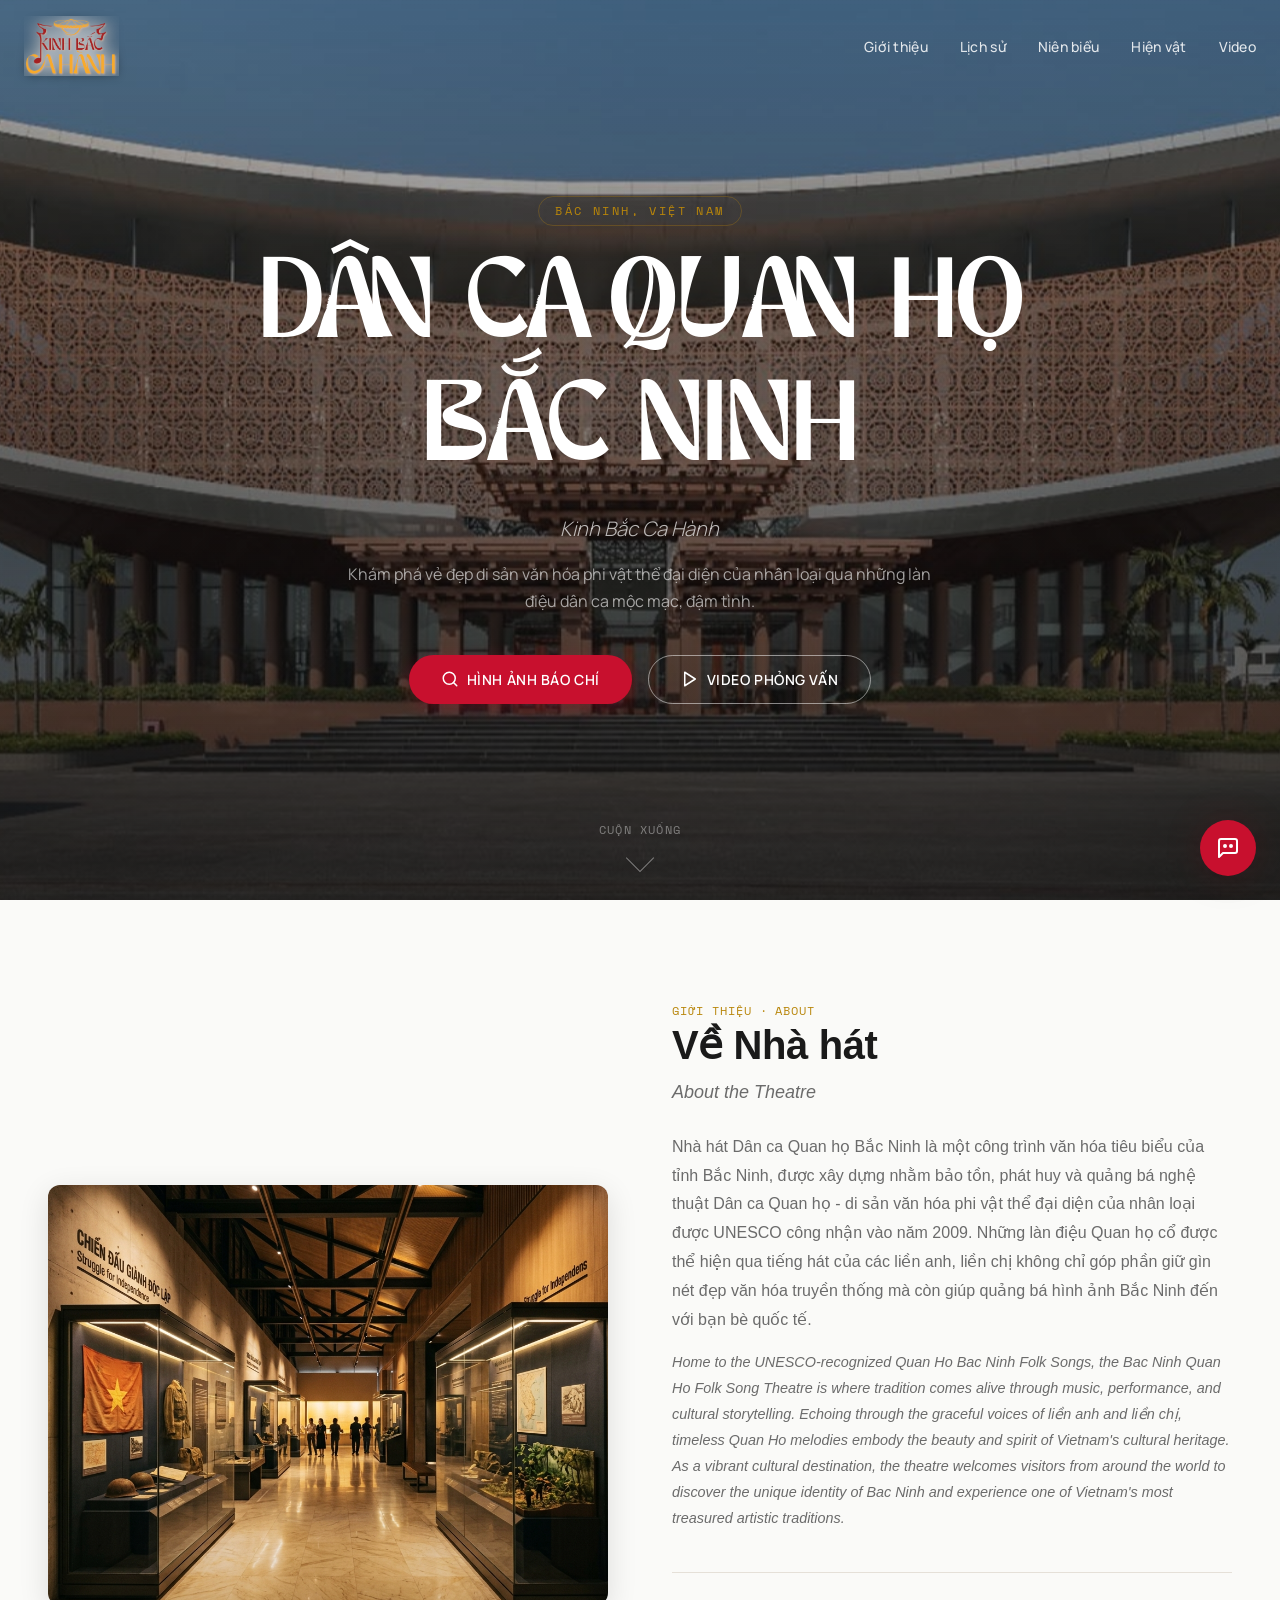
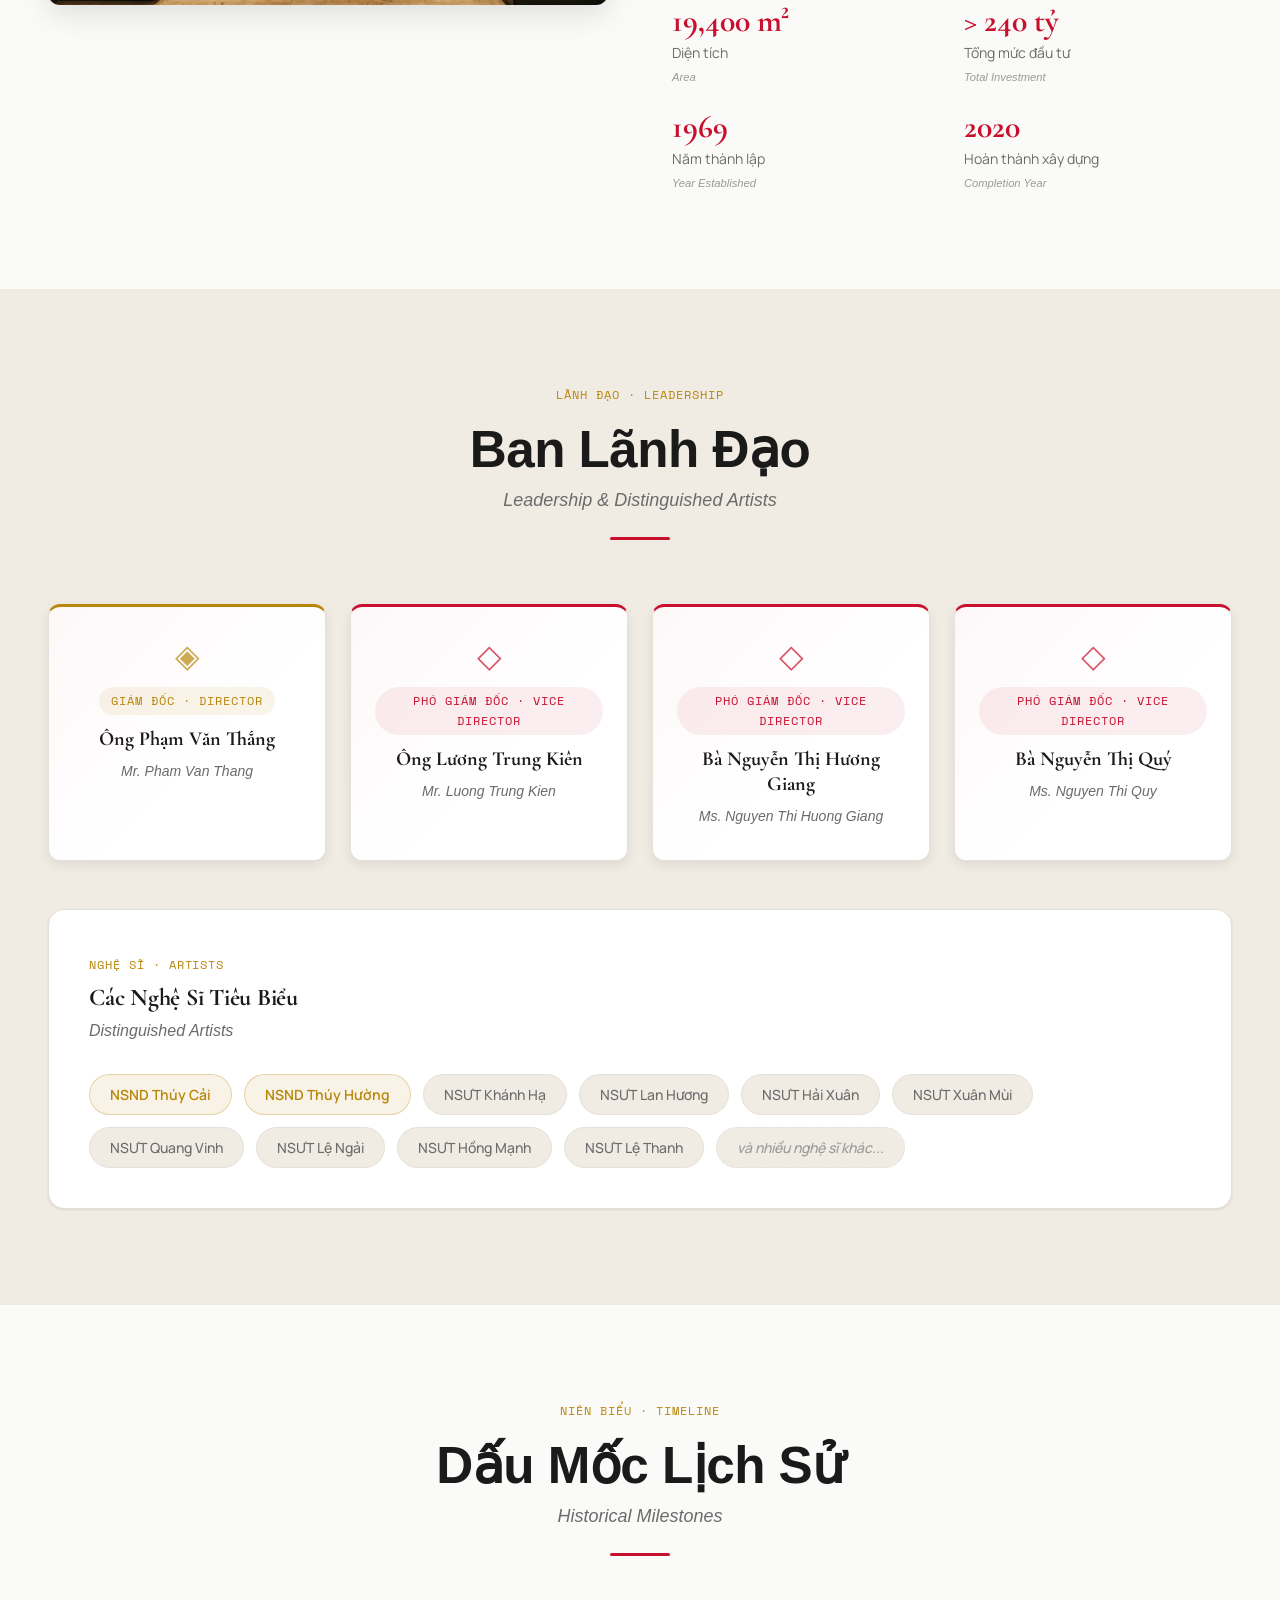
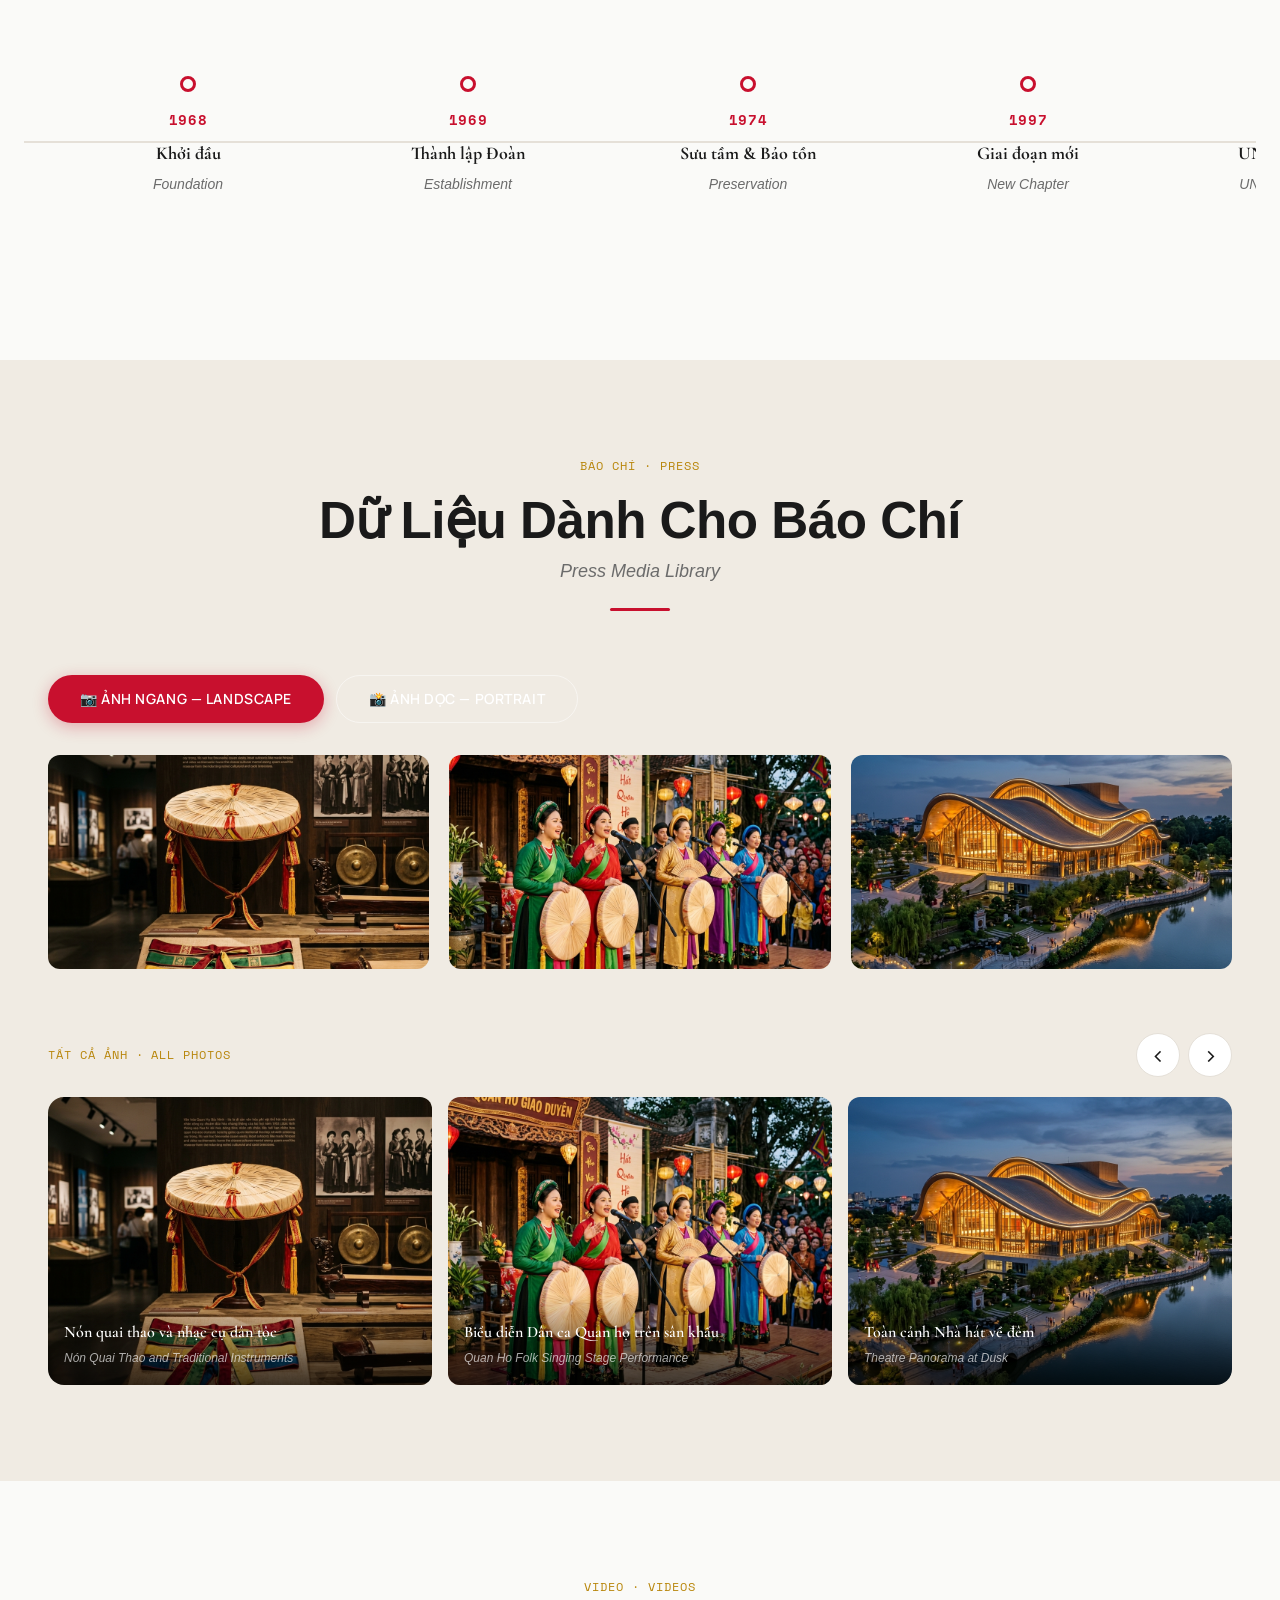
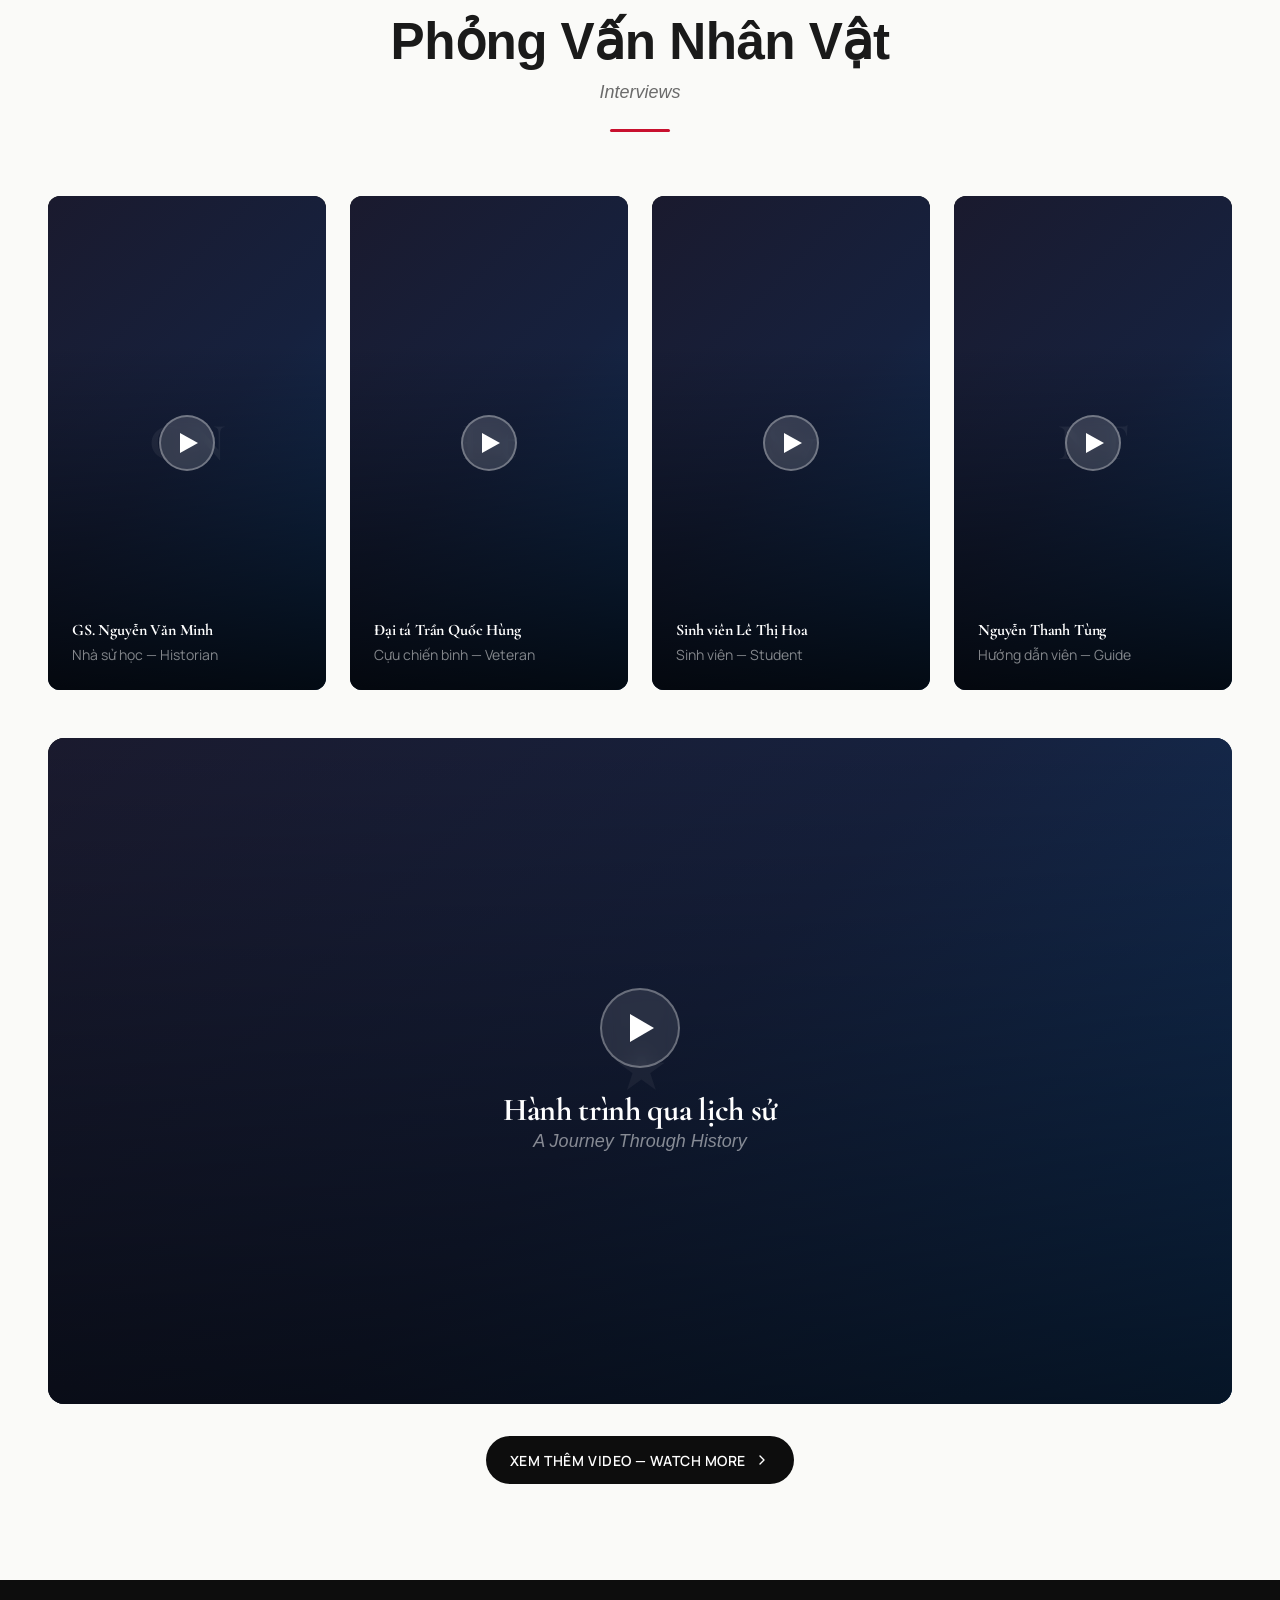
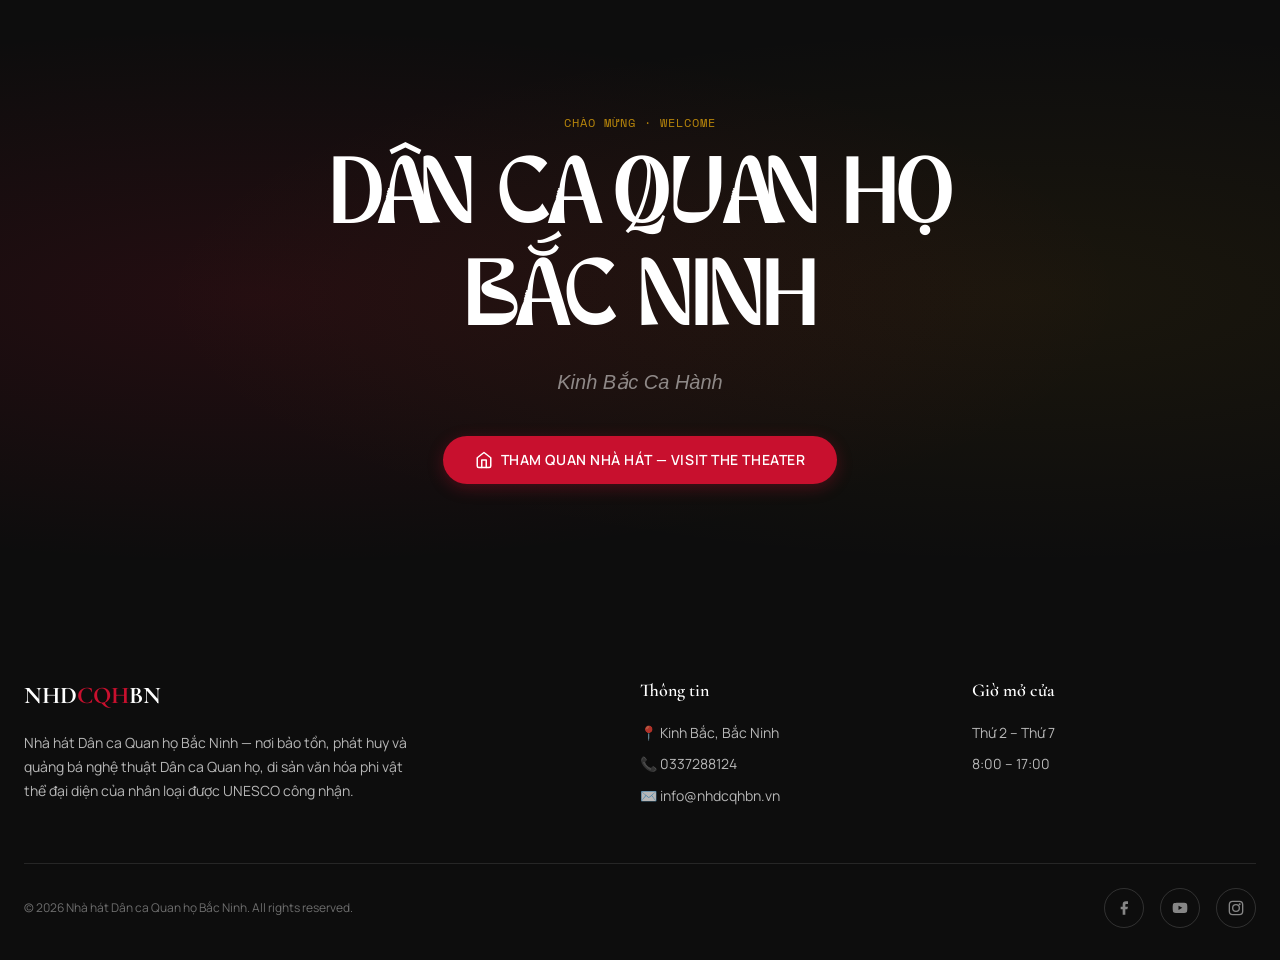
==== frontend/index.html @ f0366693 "fix ảnh bìa front chữ" ====
<!DOCTYPE html>
<html lang="vi">

<head>
  <meta charset="UTF-8">
  <meta name="viewport" content="width=device-width, initial-scale=1.0">
  <title>Nhà hát Dân ca Quan Họ Bắc Ninh - Kinh Bắc Ca Hành</title>
  <meta name="description"
    content="Khám phá hành trình dựng nước và giữ nước của Việt Nam qua các hiện vật lịch sử và triển lãm sống động tại Bảo tàng Lịch sử Quân sự Việt Nam.">
  <meta name="keywords" content="Bảo tàng, Lịch sử, Quân sự, Việt Nam, Museum, Military, History, Vietnam">
  <meta name="author" content="Vietnam Military History Museum">

  <!-- Open Graph -->
  <meta property="og:title" content="Bảo tàng Lịch sử Quân sự Việt Nam">
  <meta property="og:description"
    content="Explore Vietnam's journey of nation-building and defense through historical artifacts and immersive exhibitions.">
  <meta property="og:type" content="website">
  <meta property="og:image" content="images/hero_museum.png">
  <meta property="og:locale" content="vi_VN">
  <meta property="og:locale:alternate" content="en_US">

  <!-- Google Fonts -->
  <link rel="preconnect" href="https://fonts.googleapis.com">
  <link rel="preconnect" href="https://fonts.gstatic.com" crossorigin>
  <link
    href="https://fonts.googleapis.com/css2?family=Cormorant+Garamond:ital,wght@0,400;0,500;0,600;0,700;1,400;1,500&family=Manrope:wght@300;400;500;600;700&family=Space+Mono:wght@400;700&display=swap"
    rel="stylesheet">
  <style>
    @font-face {
      font-family: 'TH Tan Meringue';
      src: url('front/TH Tan Meringue.ttf') format('truetype'),
           local('TH Tan Meringue Regular'), local('THTanMeringueRegular');
      font-weight: normal;
      font-style: normal;
    }
  </style>

  <!-- Styles -->
  <link rel="stylesheet" href="styles.css">

  <!-- Netlify Identity Widget -->
  <script src="https://identity.netlify.com/v1/netlify-identity-widget.js"></script>
</head>

<body>

  <!-- Skip Link -->
  <a href="#main-content" class="skip-link">Chuyển đến nội dung chính — Skip to main content</a>

  <!-- ═══════════════════════════════════════════════════════════
       NAVIGATION
       ═══════════════════════════════════════════════════════════ -->
  <nav class="navbar" id="navbar" role="navigation" aria-label="Main navigation">
    <a href="#" class="nav-logo" aria-label="Trang chủ Nhà hát">
      <img src="images/Logo.png" alt="Kinh Bắc Ca Hành – Nhà hát Dân ca Quan họ Bắc Ninh" class="nav-logo-img">
    </a>
    <ul class="nav-links" id="nav-links">
      <!-- Rendered by JS from MUSEUM_DATA.nav -->
    </ul>
    <button class="nav-hamburger" id="nav-hamburger" aria-label="Mở menu" aria-expanded="false">
      <span></span>
      <span></span>
      <span></span>
    </button>
  </nav>

  <!-- Mobile Nav Overlay -->
  <div class="nav-mobile" id="nav-mobile" role="dialog" aria-label="Mobile navigation">
    <!-- Rendered by JS -->
  </div>

  <!-- ═══════════════════════════════════════════════════════════
       MAIN CONTENT
       ═══════════════════════════════════════════════════════════ -->
  <main id="main-content">

    <!-- ── SECTION 1: HERO ───────────────────────────────────── -->
    <section class="hero" id="hero" aria-label="Hero">
      <div class="hero-bg" id="hero-bg" style="background-image: url('images/ToanCanh.jpg');" role="img"
        aria-label="Nhà hát Dân ca Quan họ Bắc Ninh"></div>
      <div class="hero-overlay"></div>
      <div class="hero-content">
        <span class="hero-label fade-in-up">Bắc Ninh, Việt Nam</span>
        <h1 class="hero-title fade-in-up" style="transition-delay: 80ms; font-family: 'TH Tan Meringue', 'Cormorant Garamond', serif;">
          DÂN CA QUAN HỌ<br>BẮC NINH
        </h1>
        <p class="hero-subtitle fade-in-up" style="transition-delay: 160ms;">
          Kinh Bắc Ca Hành
        </p>
        <p class="hero-tagline fade-in-up" style="transition-delay: 240ms;">
          Khám phá vẻ đẹp di sản văn hóa phi vật thể đại diện của nhân loại qua những làn điệu dân ca mộc mạc, đậm tình.
        </p>
        <div class="hero-buttons fade-in-up" style="transition-delay: 320ms;">
          <a href="#gallery" class="btn btn-primary" id="cta-explore">
            <svg width="18" height="18" viewBox="0 0 24 24" fill="none" stroke="currentColor" stroke-width="2"
              stroke-linecap="round" stroke-linejoin="round">
              <circle cx="11" cy="11" r="8" />
              <path d="m21 21-4.35-4.35" />
            </svg>
            Hình ảnh báo chí
          </a>
          <a href="#videos" class="btn btn-outline" id="cta-documentary">
            <svg width="18" height="18" viewBox="0 0 24 24" fill="none" stroke="currentColor" stroke-width="2"
              stroke-linecap="round" stroke-linejoin="round">
              <polygon points="5 3 19 12 5 21 5 3" />
            </svg>
            Video phỏng vấn
          </a>
        </div>
      </div>
      <div class="hero-scroll-hint" aria-hidden="true">
        <span>Cuộn xuống</span>
        <div class="arrow"></div>
      </div>
    </section>

    <!-- ── SECTION 2: ABOUT ──────────────────────────────────── -->
    <section class="section" id="about" aria-labelledby="about-title">
      <div class="container">
        <div class="about-grid">
          <div class="about-image fade-in-left">
            <img src="images/exhibition_hall.png" alt="Phòng triển lãm bên trong Bảo tàng Lịch sử Quân sự Việt Nam"
              loading="lazy" width="640" height="480">
          </div>
          <div class="about-text fade-in-right">
            <span class="label-mono">Giới thiệu · About</span>
            <h2 class="title-vi" id="about-title">Về Nhà hát</h2>
            <p class="title-en">About the Theatre</p>
            <p id="about-content-vi">
              <!-- Rendered by JS -->
            </p>
            <p id="about-content-en" style="font-style: italic; font-size: 0.9rem;">
              <!-- Rendered by JS -->
            </p>
            <div class="about-stats" id="about-stats">
              <!-- Rendered by JS -->
            </div>
          </div>
        </div>
      </div>
    </section>

    <!-- ── SECTION 3: LEADERSHIP & MILESTONES ─────────────────── -->
    <section class="section section-alt" id="periods" aria-labelledby="periods-title">
      <div class="container">

        <!-- 3a: BAN LÃNH ĐẠO -->
        <div class="section-header fade-in-up">
          <span class="label-mono">Lãnh đạo · Leadership</span>
          <h2 class="title-vi" id="periods-title">Ban Lãnh Đạo</h2>
          <p class="title-en">Leadership &amp; Distinguished Artists</p>
          <div class="section-divider"></div>
        </div>

        <!-- Leadership Cards -->
        <div class="leadership-grid fade-in-up" id="periods-container">
          <!-- Rendered by JS -->
        </div>



      </div>
    </section>

    <!-- ── SECTION 4: TIMELINE ───────────────────────────────── -->
    <section class="section" id="timeline" aria-labelledby="timeline-title">
      <div class="container">
        <div class="section-header fade-in-up">
          <span class="label-mono">Niên biểu · Timeline</span>
          <h2 class="title-vi" id="timeline-title">Dấu Mốc Lịch Sử</h2>
          <p class="title-en">Historical Milestones</p>
          <div class="section-divider"></div>
        </div>
      </div>
      <div class="timeline-container" role="list" aria-label="Timeline of historical milestones">
        <div class="timeline-track" id="timeline-track">
          <!-- Rendered by JS from MUSEUM_DATA.timeline -->
        </div>
      </div>
    </section>

    <!-- ── SECTION 5: GALLERY ────────────────────────────────── -->
    <section class="section section-alt" id="gallery" aria-labelledby="gallery-title">
      <div class="container">
        <div class="section-header fade-in-up">
          <span class="label-mono">Báo chí · Press</span>
          <h2 class="title-vi" id="gallery-title">Dữ Liệu Dành Cho Báo Chí</h2>
          <p class="title-en">Press Media Library</p>
          <div class="section-divider"></div>
        </div>
        <!-- Gallery tabs: Landscape / Portrait -->
        <div class="gallery-tabs" id="gallery-tabs">
          <button class="btn btn-primary" id="tab-landscape" onclick="switchGalleryTab('landscape')">📷 Ảnh ngang — Landscape</button>
          <button class="btn btn-outline" id="tab-portrait" onclick="switchGalleryTab('portrait')">📸 Ảnh dọc — Portrait</button>
        </div>
        <!-- Tabbed grid -->
        <div class="gallery-masonry" id="gallery-masonry" data-mode="landscape">
          <!-- Rendered by JS from MUSEUM_DATA.gallery -->
        </div>

        <!-- ── FULL CAROUSEL SLIDER ─────────────────────────── -->
        <div class="gallery-carousel-wrap fade-in-up" style="margin-top: var(--space-16);">
          <div class="carousel-header">
            <span class="label-mono">Tất cả ảnh · All Photos</span>
            <div class="carousel-controls">
              <button class="carousel-btn" id="carousel-prev" aria-label="Ảnh trước">&#8249;</button>
              <button class="carousel-btn" id="carousel-next" aria-label="Ảnh tiếp">&#8250;</button>
            </div>
          </div>
          <div class="gallery-carousel" id="gallery-carousel" role="region" aria-label="Vòng lặp ảnh">
            <div class="carousel-track" id="carousel-track">
              <!-- Rendered by JS (cloned for infinite loop) -->
            </div>
          </div>
        </div>
      </div>
    </section>

    <!-- ── SECTION 6: VIDEOS ─────────────────────────────────── -->
    <section class="section" id="videos" aria-labelledby="videos-title">
      <div class="container">
        <div class="section-header fade-in-up">
          <span class="label-mono">Video · Videos</span>
          <h2 class="title-vi" id="videos-title">Phỏng Vấn Nhân Vật</h2>
          <p class="title-en">Interviews</p>
          <div class="section-divider"></div>
        </div>

        <!-- 6a: Interview Grid (9:16) -->
        <div class="video-interviews-grid" id="video-interviews">
          <!-- Rendered by JS -->
        </div>

        <!-- 6b: Featured Documentary (16:9) -->
        <div class="featured-video fade-in-up">
          <div class="featured-video-card" id="featured-video-card" role="button" tabindex="0"
            aria-label="Xem phim tài liệu">
            <div class="video-card-bg">
              <span class="initials" aria-hidden="true">★</span>
            </div>
            <div class="featured-video-content">
              <div class="featured-play-btn" aria-hidden="true"></div>
              <div class="featured-video-title">
                <h3 class="title-vi" id="featured-video-title-vi"></h3>
                <p class="title-en" id="featured-video-title-en"></p>
              </div>
            </div>
          </div>
          <div class="video-cta">
            <button class="btn btn-dark btn-pill" id="video-cta-btn">
              Xem thêm video — Watch More
              <svg width="16" height="16" viewBox="0 0 24 24" fill="none" stroke="currentColor" stroke-width="2"
                stroke-linecap="round" stroke-linejoin="round">
                <path d="m9 18 6-6-6-6" />
              </svg>
            </button>
          </div>
        </div>
      </div>
    </section>



    <!-- ── SECTION 8: FINAL CTA ──────────────────────────────── -->
    <section class="section section-dark cta-section" id="cta" aria-labelledby="cta-title">
      <div class="cta-content fade-in-up">
        <span class="label-mono" style="color: var(--color-accent-gold);">Chào mừng · Welcome</span>
        <h2 class="title-vi" id="cta-title" style="margin-top: var(--space-4); font-family: 'TH Tan Meringue', 'Cormorant Garamond', serif; font-size: clamp(2rem, 5vw, 4rem); line-height: 1.6;">
          DÂN CA QUAN HỌ<br>BẮC NINH
        </h2>
        <p class="title-en">Kinh Bắc Ca Hành</p>
        <a href="#hero" class="btn btn-primary" id="cta-visit">
          <svg width="18" height="18" viewBox="0 0 24 24" fill="none" stroke="currentColor" stroke-width="2"
            stroke-linecap="round" stroke-linejoin="round">
            <path d="M3 9l9-7 9 7v11a2 2 0 0 1-2 2H5a2 2 0 0 1-2-2z" />
            <polyline points="9 22 9 12 15 12 15 22" />
          </svg>
          Tham quan Nhà hát — Visit the theater
        </a>
      </div>
    </section>

  </main>

  <!-- ═══════════════════════════════════════════════════════════
       FOOTER
       ═══════════════════════════════════════════════════════════ -->
  <footer class="footer" id="footer" role="contentinfo">
    <div class="footer-grid">
      <div class="footer-brand">
        <div class="footer-logo">NHD<span class="accent">CQH</span>BN</div>
        <p>
          Nhà hát Dân ca Quan họ Bắc Ninh — nơi bảo tồn, phát huy và quảng bá nghệ thuật Dân ca Quan họ, di sản văn hóa phi vật thể đại diện của nhân loại được UNESCO công nhận.
        </p>
      </div>
      <div class="footer-col">
        <h4>Thông tin</h4>
        <ul>
          <li>📍 Kinh Bắc, Bắc Ninh</li>
          <li>📞 0337288124</li>
          <li>✉️ info@nhdcqhbn.vn</li>
        </ul>
      </div>
      <div class="footer-col">
        <h4>Giờ mở cửa</h4>
        <ul>
          <li>Thứ 2 – Thứ 7</li>
          <li>8:00 – 17:00</li>
        </ul>
      </div>
    </div>
    <div class="footer-bottom">
      <span>© 2026 Nhà hát Dân ca Quan họ Bắc Ninh. All rights reserved.</span>
      <div class="footer-socials">
        <a href="#" aria-label="Facebook"><svg width="16" height="16" viewBox="0 0 24 24" fill="currentColor">
            <path d="M18 2h-3a5 5 0 00-5 5v3H7v4h3v8h4v-8h3l1-4h-4V7a1 1 0 011-1h3z" />
          </svg></a>
        <a href="#" aria-label="YouTube"><svg width="16" height="16" viewBox="0 0 24 24" fill="currentColor">
            <path
              d="M22.54 6.42a2.78 2.78 0 00-1.94-2C18.88 4 12 4 12 4s-6.88 0-8.6.46a2.78 2.78 0 00-1.94 2A29 29 0 001 11.75a29 29 0 00.46 5.33A2.78 2.78 0 003.4 19.1c1.72.46 8.6.46 8.6.46s6.88 0 8.6-.46a2.78 2.78 0 001.94-2 29 29 0 00.46-5.25 29 29 0 00-.46-5.43z" />
            <polygon points="9.75 15.02 15.5 11.75 9.75 8.48 9.75 15.02" fill="#0D0D0D" />
          </svg></a>
        <a href="#" aria-label="Instagram"><svg width="16" height="16" viewBox="0 0 24 24" fill="none"
            stroke="currentColor" stroke-width="2">
            <rect x="2" y="2" width="20" height="20" rx="5" />
            <circle cx="12" cy="12" r="5" />
            <circle cx="17.5" cy="6.5" r="1.5" fill="currentColor" stroke="none" />
          </svg></a>
      </div>
    </div>
  </footer>

  <!-- ═══════════════════════════════════════════════════════════
       LIGHTBOX MODAL
       ═══════════════════════════════════════════════════════════ -->
  <div class="lightbox" id="lightbox" role="dialog" aria-modal="true" aria-label="Image viewer">
    <button class="lightbox-btn lightbox-close" id="lightbox-close" aria-label="Đóng">✕</button>
    <button class="lightbox-btn lightbox-prev" id="lightbox-prev" aria-label="Ảnh trước">‹</button>
    <button class="lightbox-btn lightbox-next" id="lightbox-next" aria-label="Ảnh tiếp">›</button>
    <a class="lightbox-btn lightbox-download" id="lightbox-download" aria-label="Tải ảnh" download title="Tải ảnh — Download">
      <svg width="18" height="18" viewBox="0 0 24 24" fill="none" stroke="currentColor" stroke-width="2" stroke-linecap="round" stroke-linejoin="round">
        <path d="M21 15v4a2 2 0 0 1-2 2H5a2 2 0 0 1-2-2v-4"/>
        <polyline points="7 10 12 15 17 10"/>
        <line x1="12" y1="15" x2="12" y2="3"/>
      </svg>
    </a>
    <img class="lightbox-image" id="lightbox-image" src="" alt="">
    <div class="lightbox-caption">
      <div class="caption-vi" id="lightbox-caption-vi"></div>
      <div class="caption-en" id="lightbox-caption-en"></div>
    </div>
  </div>

  <!-- ═══════════════════════════════════════════════════════════
       AI CHAT WIDGET
       ═══════════════════════════════════════════════════════════ -->
  <button class="ai-chat-toggle" id="ai-chat-toggle" aria-label="Mở trợ lý AI lịch sử" aria-expanded="false">
    <svg width="24" height="24" viewBox="0 0 24 24" fill="none" stroke="currentColor" stroke-width="2"
      stroke-linecap="round" stroke-linejoin="round">
      <path d="M21 15a2 2 0 0 1-2 2H7l-4 4V5a2 2 0 0 1 2-2h14a2 2 0 0 1 2 2z" />
      <circle cx="9" cy="10" r="1" fill="currentColor" />
      <circle cx="15" cy="10" r="1" fill="currentColor" />
    </svg>
  </button>

  <div class="ai-chat-panel" id="ai-chat-panel" role="dialog" aria-label="AI Historical Guide">
    <div class="ai-chat-header">
      <h3>🏛️ Trợ lý AI Lịch sử</h3>
      <button class="ai-chat-close" id="ai-chat-close" aria-label="Đóng chat">✕</button>
    </div>
    <div class="ai-chat-body">
      <div class="ai-chat-context" id="ai-chat-context">
        📍 Đang xem: Trang chủ
      </div>
      <div class="ai-chat-welcome">
        <strong>Xin chào! 👋</strong>
        Hỏi tôi về lịch sử quân sự Việt Nam — Ask me about Vietnam's military history.
        <br><br>
        <em style="font-size: 0.8rem; color: var(--color-text-light);">
          Tính năng đang phát triển. Sẵn sàng kết nối với Gemini API.
          <br>Feature in development. Ready to connect to Gemini API.
        </em>
      </div>
    </div>
    <div class="ai-chat-input-area">
      <input type="text" class="ai-chat-input" id="ai-chat-input" placeholder="Hỏi về lịch sử..."
        aria-label="Nhập câu hỏi">
      <button class="ai-chat-send" id="ai-chat-send" aria-label="Gửi">
        <svg width="16" height="16" viewBox="0 0 24 24" fill="none" stroke="currentColor" stroke-width="2"
          stroke-linecap="round" stroke-linejoin="round">
          <line x1="22" y1="2" x2="11" y2="13" />
          <polygon points="22 2 15 22 11 13 2 9 22 2" />
        </svg>
      </button>
    </div>
  </div>

  <!-- Scripts -->
  <script src="data.js"></script>
  <script src="app.js"></script>

  <script>
    if (window.netlifyIdentity) {
      window.netlifyIdentity.on("init", user => {
        if (!user) {
          window.netlifyIdentity.on("login", () => {
            document.location.href = "/admin/";
          });
        }
      });
    }
  </script>
</body>

</html>
---- frontend/styles.css ----
/* ============================================================
   VIETNAM MILITARY HISTORY MUSEUM — Design System & Styles
   Premium Exhibition Aesthetic · Bilingual · Responsive
   ============================================================ */

/* ── Google Fonts (loaded in HTML) ─────────────────────────── */
/* Cormorant Garamond — Display/Heading (elegant serif)
   Manrope — Body (geometric sans, modern)
   Space Mono — Accent/Labels (monospace) */

/* ── Design Tokens ─────────────────────────────────────────── */
:root {
  /* Colors */
  --color-bg:          #FAFAF8;
  --color-bg-alt:      #F0EBE3;
  --color-surface:     #FFFFFF;
  --color-text:        #1A1A1A;
  --color-text-muted:  #6B6B6B;
  --color-text-light:  #999999;
  --color-accent:      #C8102E;
  --color-accent-dark: #9B0D24;
  --color-accent-gold: #B8860B;
  --color-dark:        #0D0D0D;
  --color-dark-surface:#1A1A1A;
  --color-border:      #E5E0D8;
  --color-overlay:     rgba(13, 13, 13, 0.65);

  /* Typography */
  --font-display:  'Cormorant Garamond', 'Times New Roman', serif;
  --font-body:     'Manrope', 'Segoe UI', sans-serif;
  --font-mono:     'Space Mono', 'Courier New', monospace;

  /* Type Scale */
  --text-xs:    0.75rem;    /* 12px */
  --text-sm:    0.875rem;   /* 14px */
  --text-base:  1rem;       /* 16px */
  --text-lg:    1.125rem;   /* 18px */
  --text-xl:    1.25rem;    /* 20px */
  --text-2xl:   1.5rem;     /* 24px */
  --text-3xl:   2rem;       /* 32px */
  --text-4xl:   2.5rem;     /* 40px */
  --text-5xl:   3.25rem;    /* 52px */
  --text-6xl:   4rem;       /* 64px */
  --text-hero:  clamp(2.5rem, 6vw, 5rem);

  /* Spacing (4px base) */
  --space-1:  0.25rem;   /* 4px */
  --space-2:  0.5rem;    /* 8px */
  --space-3:  0.75rem;   /* 12px */
  --space-4:  1rem;      /* 16px */
  --space-5:  1.25rem;   /* 20px */
  --space-6:  1.5rem;    /* 24px */
  --space-8:  2rem;      /* 32px */
  --space-10: 2.5rem;    /* 40px */
  --space-12: 3rem;      /* 48px */
  --space-16: 4rem;      /* 64px */
  --space-20: 5rem;      /* 80px */
  --space-24: 6rem;      /* 96px */
  --space-32: 8rem;      /* 128px */

  /* Borders & Radius */
  --radius-sm:   4px;
  --radius-md:   8px;
  --radius-lg:   12px;
  --radius-xl:   16px;
  --radius-2xl:  24px;
  --radius-full: 9999px;

  /* Shadows */
  --shadow-sm:    0 1px 3px rgba(0,0,0,0.06), 0 1px 2px rgba(0,0,0,0.04);
  --shadow-md:    0 4px 12px rgba(0,0,0,0.08);
  --shadow-lg:    0 8px 30px rgba(0,0,0,0.12);
  --shadow-xl:    0 16px 48px rgba(0,0,0,0.16);
  --shadow-glow:  0 0 40px rgba(200, 16, 46, 0.15);

  /* Z-Index Scale */
  --z-base:    0;
  --z-above:   10;
  --z-nav:     100;
  --z-overlay: 500;
  --z-modal:   1000;
  --z-chat:    900;

  /* Transitions */
  --duration-fast:   150ms;
  --duration-normal: 300ms;
  --duration-slow:   500ms;
  --ease-out:        cubic-bezier(0.16, 1, 0.3, 1);
  --ease-in:         cubic-bezier(0.7, 0, 0.84, 0);
  --ease-spring:     cubic-bezier(0.34, 1.56, 0.64, 1);

  /* Layout */
  --max-width:       1280px;
  --max-width-narrow: 960px;
}

/* ── Reset & Base ──────────────────────────────────────────── */
*,
*::before,
*::after {
  box-sizing: border-box;
  margin: 0;
  padding: 0;
}

html {
  font-size: 16px;
  scroll-behavior: smooth;
  -webkit-font-smoothing: antialiased;
  -moz-osx-font-smoothing: grayscale;
}

body {
  font-family: var(--font-body);
  color: var(--color-text);
  background-color: var(--color-bg);
  line-height: 1.65;
  overflow-x: hidden;
}

img {
  max-width: 100%;
  height: auto;
  display: block;
}

a {
  color: inherit;
  text-decoration: none;
}

button {
  font-family: inherit;
  cursor: pointer;
  border: none;
  background: none;
}

ul, ol {
  list-style: none;
}

/* ── Skip Link (Accessibility) ─────────────────────────────── */
.skip-link {
  position: absolute;
  top: -100%;
  left: var(--space-4);
  background: var(--color-accent);
  color: white;
  padding: var(--space-2) var(--space-4);
  border-radius: var(--radius-md);
  font-weight: 600;
  z-index: calc(var(--z-modal) + 1);
  transition: top var(--duration-fast) var(--ease-out);
}

.skip-link:focus {
  top: var(--space-4);
}

/* ── Typography Utilities ──────────────────────────────────── */
.font-display { font-family: var(--font-display); }
.font-body    { font-family: var(--font-body); }
.font-mono    { font-family: var(--font-mono); }

.title-vi {
  font-family: var(--font-display);
  font-weight: 700;
  line-height: 1.15;
  letter-spacing: -0.01em;
  color: var(--color-text);
}

.title-en {
  font-family: var(--font-body);
  font-weight: 300;
  font-style: italic;
  color: var(--color-text-muted);
  line-height: 1.4;
}

.label-mono {
  font-family: var(--font-mono);
  font-size: var(--text-xs);
  letter-spacing: 0.08em;
  text-transform: uppercase;
  color: var(--color-accent-gold);
}

/* ── Buttons ───────────────────────────────────────────────── */
.btn {
  display: inline-flex;
  align-items: center;
  gap: var(--space-2);
  padding: var(--space-3) var(--space-8);
  font-family: var(--font-body);
  font-size: var(--text-sm);
  font-weight: 600;
  letter-spacing: 0.04em;
  text-transform: uppercase;
  border-radius: var(--radius-full);
  transition: all var(--duration-normal) var(--ease-out);
  min-height: 48px;
  position: relative;
  overflow: hidden;
}

.btn::after {
  content: '';
  position: absolute;
  inset: 0;
  background: rgba(255,255,255,0.15);
  opacity: 0;
  transition: opacity var(--duration-fast);
}

.btn:hover::after {
  opacity: 1;
}

.btn:active {
  transform: scale(0.97);
}

.btn:focus-visible {
  outline: 3px solid var(--color-accent);
  outline-offset: 3px;
}

.btn-primary {
  background: var(--color-accent);
  color: white;
  box-shadow: 0 4px 16px rgba(200, 16, 46, 0.3);
}

.btn-primary:hover {
  background: var(--color-accent-dark);
  box-shadow: 0 6px 24px rgba(200, 16, 46, 0.4);
  transform: translateY(-1px);
}

.btn-outline {
  background: transparent;
  color: white;
  border: 1.5px solid rgba(255,255,255,0.5);
}

.btn-outline:hover {
  background: rgba(255,255,255,0.1);
  border-color: white;
  transform: translateY(-1px);
}

.btn-dark {
  background: var(--color-dark);
  color: white;
}

.btn-dark:hover {
  background: #222;
  transform: translateY(-1px);
}

.btn-pill {
  border-radius: var(--radius-full);
  padding: var(--space-3) var(--space-6);
}

/* ── Section Layout ────────────────────────────────────────── */
.section {
  padding: var(--space-24) var(--space-6);
  position: relative;
}

.section-alt {
  background: var(--color-bg-alt);
}

.section-dark {
  background: var(--color-dark);
  color: white;
}

.section-dark .title-vi {
  color: white;
}

.section-dark .title-en {
  color: rgba(255,255,255,0.6);
}

.container {
  max-width: var(--max-width);
  margin: 0 auto;
  padding: 0 var(--space-6);
}

.container-narrow {
  max-width: var(--max-width-narrow);
  margin: 0 auto;
  padding: 0 var(--space-6);
}

.section-header {
  text-align: center;
  margin-bottom: var(--space-16);
}

.section-header .title-vi {
  font-size: clamp(var(--text-3xl), 4vw, var(--text-5xl));
  margin-bottom: var(--space-2);
}

.section-header .title-en {
  font-size: var(--text-lg);
}

.section-header .label-mono {
  display: block;
  margin-bottom: var(--space-4);
}

.section-divider {
  width: 60px;
  height: 3px;
  background: var(--color-accent);
  margin: var(--space-6) auto;
  border-radius: var(--radius-full);
}

/* ── Navigation ────────────────────────────────────────────── */
.navbar {
  position: fixed;
  top: 0;
  left: 0;
  right: 0;
  z-index: var(--z-nav);
  padding: var(--space-4) var(--space-6);
  display: flex;
  align-items: center;
  justify-content: space-between;
  transition: all var(--duration-normal) var(--ease-out);
}

.navbar.scrolled {
  background: rgba(250, 250, 248, 0.95);
  backdrop-filter: blur(20px);
  -webkit-backdrop-filter: blur(20px);
  box-shadow: var(--shadow-sm);
  padding: var(--space-3) var(--space-6);
}

.navbar.scrolled .nav-logo,
.navbar.scrolled .nav-link,
.navbar.scrolled .nav-hamburger span {
  color: var(--color-text);
}

.nav-logo {
  display: flex;
  align-items: center;
  flex-shrink: 0;
  transition: opacity var(--duration-normal) var(--ease-out),
              transform var(--duration-normal) var(--ease-out);
}

.nav-logo:hover {
  opacity: 0.85;
  transform: scale(1.03);
}

.nav-logo:focus-visible {
  outline: 2px solid var(--color-accent-gold);
  outline-offset: 4px;
  border-radius: var(--radius-sm);
}

.nav-logo-img {
  height: clamp(40px, 5.5vw, 60px);
  width: auto;
  max-width: 160px;
  object-fit: contain;
  display: block;
  /* Keep the logo fully visible on any background */
  filter: drop-shadow(0 1px 4px rgba(0,0,0,0.45));
  transition: filter var(--duration-normal) var(--ease-out),
              height var(--duration-normal) var(--ease-out);
}

/* When navbar is scrolled (light background) tone down shadow */
.navbar.scrolled .nav-logo-img {
  filter: drop-shadow(0 1px 2px rgba(0,0,0,0.18));
  height: clamp(34px, 4.5vw, 50px);
}

.nav-links {
  display: flex;
  gap: var(--space-8);
  align-items: center;
}

.nav-link {
  font-family: var(--font-body);
  font-size: var(--text-sm);
  font-weight: 500;
  color: rgba(255,255,255,0.85);
  letter-spacing: 0.02em;
  transition: color var(--duration-fast);
  position: relative;
  padding: var(--space-1) 0;
}

.nav-link::after {
  content: '';
  position: absolute;
  bottom: -2px;
  left: 0;
  width: 0;
  height: 2px;
  background: var(--color-accent);
  transition: width var(--duration-normal) var(--ease-out);
}

.nav-link:hover {
  color: white;
}

.nav-link:hover::after {
  width: 100%;
}

.navbar.scrolled .nav-link:hover {
  color: var(--color-accent);
}

.nav-hamburger {
  display: none;
  flex-direction: column;
  gap: 5px;
  padding: var(--space-2);
  min-width: 44px;
  min-height: 44px;
  align-items: center;
  justify-content: center;
  cursor: pointer;
  background: none;
  border: none;
}

.nav-hamburger span {
  display: block;
  width: 24px;
  height: 2px;
  background: white;
  border-radius: 2px;
  transition: all var(--duration-normal) var(--ease-out);
}

.nav-hamburger.active span:nth-child(1) {
  transform: rotate(45deg) translate(5px, 5px);
}

.nav-hamburger.active span:nth-child(2) {
  opacity: 0;
}

.nav-hamburger.active span:nth-child(3) {
  transform: rotate(-45deg) translate(5px, -5px);
}

/* Mobile Nav */
.nav-mobile {
  display: none;
  position: fixed;
  top: 0;
  left: 0;
  right: 0;
  bottom: 0;
  background: rgba(13, 13, 13, 0.97);
  z-index: calc(var(--z-nav) - 1);
  flex-direction: column;
  align-items: center;
  justify-content: center;
  gap: var(--space-8);
}

.nav-mobile.active {
  display: flex;
}

.nav-mobile .nav-link {
  font-size: var(--text-2xl);
  color: white;
}

/* ── HERO SECTION ──────────────────────────────────────────── */
.hero {
  position: relative;
  min-height: 100vh;
  min-height: 100dvh;
  display: flex;
  align-items: center;
  justify-content: center;
  overflow: hidden;
}

.hero-bg {
  position: absolute;
  inset: 0;
  background-size: cover;
  background-position: center;
  background-repeat: no-repeat;
  will-change: transform;
}

.hero-overlay {
  position: absolute;
  inset: 0;
  background: linear-gradient(
    180deg,
    rgba(13,13,13,0.3) 0%,
    rgba(13,13,13,0.5) 40%,
    rgba(13,13,13,0.75) 100%
  );
}

.hero-content {
  position: relative;
  z-index: var(--z-above);
  text-align: center;
  padding: var(--space-6);
  max-width: 900px;
}

.hero-label {
  display: inline-block;
  font-family: var(--font-mono);
  font-size: var(--text-xs);
  letter-spacing: 0.2em;
  text-transform: uppercase;
  color: var(--color-accent-gold);
  margin-bottom: var(--space-6);
  padding: var(--space-1) var(--space-4);
  border: 1px solid rgba(184, 134, 11, 0.3);
  border-radius: var(--radius-full);
}

.hero-title {
  font-family: var(--font-display);
  font-size: var(--text-hero);
  font-weight: 700;
  color: white;
  line-height: 1.6;
  margin-bottom: var(--space-4);
  letter-spacing: 0.01em;
}

.hero-subtitle {
  font-family: var(--font-body);
  font-size: var(--text-xl);
  font-weight: 300;
  font-style: italic;
  color: rgba(255,255,255,0.7);
  margin-bottom: var(--space-4);
}

.hero-tagline {
  font-family: var(--font-body);
  font-size: var(--text-base);
  color: rgba(255,255,255,0.6);
  max-width: 600px;
  margin: 0 auto var(--space-10);
  line-height: 1.7;
}

.hero-buttons {
  display: flex;
  gap: var(--space-4);
  justify-content: center;
  flex-wrap: wrap;
}

.hero-scroll-hint {
  position: absolute;
  bottom: var(--space-8);
  left: 50%;
  transform: translateX(-50%);
  z-index: var(--z-above);
  display: flex;
  flex-direction: column;
  align-items: center;
  gap: var(--space-2);
  color: rgba(255,255,255,0.4);
  font-family: var(--font-mono);
  font-size: var(--text-xs);
  letter-spacing: 0.1em;
  text-transform: uppercase;
}

.hero-scroll-hint .arrow {
  width: 20px;
  height: 20px;
  border-right: 1.5px solid rgba(255,255,255,0.4);
  border-bottom: 1.5px solid rgba(255,255,255,0.4);
  transform: rotate(45deg);
  animation: scrollBounce 2s infinite;
}

@keyframes scrollBounce {
  0%, 100% { transform: rotate(45deg) translateY(0); opacity: 0.4; }
  50% { transform: rotate(45deg) translateY(6px); opacity: 1; }
}

/* ── ABOUT SECTION ─────────────────────────────────────────── */
.about-grid {
  display: grid;
  grid-template-columns: 1fr 1fr;
  gap: var(--space-16);
  align-items: center;
}

.about-image {
  border-radius: var(--radius-lg);
  overflow: hidden;
  box-shadow: var(--shadow-lg);
  position: relative;
}

.about-image img {
  width: 100%;
  aspect-ratio: 4/3;
  object-fit: cover;
  transition: transform var(--duration-slow) var(--ease-out);
}

.about-image:hover img {
  transform: scale(1.03);
}

.about-image::after {
  content: '';
  position: absolute;
  bottom: 0;
  left: 0;
  right: 0;
  height: 40%;
  background: linear-gradient(transparent, rgba(0,0,0,0.1));
  pointer-events: none;
}

.about-text .title-vi {
  font-size: var(--text-4xl);
  margin-bottom: var(--space-2);
}

.about-text .title-en {
  font-size: var(--text-lg);
  margin-bottom: var(--space-6);
}

.about-text p {
  font-size: var(--text-base);
  color: var(--color-text-muted);
  line-height: 1.8;
  margin-bottom: var(--space-4);
}

.about-stats {
  display: grid;
  grid-template-columns: repeat(2, 1fr);
  gap: var(--space-6);
  margin-top: var(--space-10);
  padding-top: var(--space-8);
  border-top: 1px solid var(--color-border);
}

.stat-item .stat-value {
  font-family: var(--font-display);
  font-size: var(--text-3xl);
  font-weight: 700;
  color: var(--color-accent);
  line-height: 1;
}

.stat-item .stat-label {
  font-size: var(--text-sm);
  color: var(--color-text-muted);
  margin-top: var(--space-1);
}

/* ── HISTORICAL PERIODS ────────────────────────────────────── */
.era {
  margin-bottom: var(--space-24);
  position: relative;
}

.era:last-child {
  margin-bottom: 0;
}

.era-header {
  display: flex;
  align-items: flex-start;
  gap: var(--space-6);
  margin-bottom: var(--space-8);
}

.era-years {
  font-family: var(--font-mono);
  font-size: var(--text-sm);
  color: var(--color-accent);
  white-space: nowrap;
  padding-top: var(--space-2);
  min-width: 120px;
  letter-spacing: 0.05em;
}

.era-info .title-vi {
  font-size: var(--text-3xl);
  margin-bottom: var(--space-1);
}

.era-info .title-en {
  font-size: var(--text-base);
  margin-bottom: var(--space-4);
}

.era-info .era-desc {
  font-size: var(--text-base);
  color: var(--color-text-muted);
  line-height: 1.75;
  max-width: 720px;
}

.era-artifacts {
  display: grid;
  grid-template-columns: repeat(auto-fill, minmax(280px, 1fr));
  gap: var(--space-6);
  margin-top: var(--space-8);
}

.artifact-card {
  border-radius: var(--radius-lg);
  overflow: hidden;
  background: var(--color-surface);
  box-shadow: var(--shadow-sm);
  transition: all var(--duration-normal) var(--ease-out);
  cursor: pointer;
}

.artifact-card:hover {
  transform: translateY(-4px) scale(1.01);
  box-shadow: var(--shadow-lg);
}

.artifact-card:focus-visible {
  outline: 3px solid var(--color-accent);
  outline-offset: 2px;
}

.artifact-card img {
  width: 100%;
  aspect-ratio: 4/3;
  object-fit: cover;
  transition: transform var(--duration-slow) var(--ease-out);
}

.artifact-card:hover img {
  transform: scale(1.05);
}

.artifact-caption {
  padding: var(--space-4) var(--space-4) var(--space-5);
}

.artifact-caption .caption-vi {
  font-family: var(--font-display);
  font-size: var(--text-lg);
  font-weight: 600;
  margin-bottom: var(--space-1);
}

.artifact-caption .caption-en {
  font-size: var(--text-sm);
  font-style: italic;
  color: var(--color-text-muted);
}

/* ── TIMELINE ──────────────────────────────────────────────── */
.timeline-container {
  overflow-x: auto;
  overflow-y: hidden;
  scroll-snap-type: x mandatory;
  -webkit-overflow-scrolling: touch;
  padding: var(--space-8) 0;
  scrollbar-width: thin;
  scrollbar-color: var(--color-accent) var(--color-bg-alt);
}

.timeline-container::-webkit-scrollbar {
  height: 4px;
}

.timeline-container::-webkit-scrollbar-track {
  background: var(--color-bg-alt);
  border-radius: var(--radius-full);
}

.timeline-container::-webkit-scrollbar-thumb {
  background: var(--color-accent);
  border-radius: var(--radius-full);
}

.timeline-track {
  display: flex;
  gap: 0;
  position: relative;
  padding: 0 var(--space-6);
  min-width: max-content;
}

.timeline-track::before {
  content: '';
  position: absolute;
  top: 50%;
  left: 0;
  right: 0;
  height: 2px;
  background: var(--color-border);
  transform: translateY(-50%);
}

.timeline-item {
  flex: 0 0 280px;
  scroll-snap-align: center;
  position: relative;
  padding: var(--space-6);
  text-align: center;
  cursor: pointer;
  transition: all var(--duration-normal) var(--ease-out);
}

.timeline-dot {
  width: 16px;
  height: 16px;
  border-radius: var(--radius-full);
  background: var(--color-bg);
  border: 3px solid var(--color-accent);
  margin: 0 auto var(--space-4);
  position: relative;
  z-index: var(--z-above);
  transition: all var(--duration-normal) var(--ease-out);
}

.timeline-item:hover .timeline-dot,
.timeline-item.active .timeline-dot {
  background: var(--color-accent);
  box-shadow: 0 0 0 6px rgba(200, 16, 46, 0.15);
  transform: scale(1.3);
}

.timeline-year {
  font-family: var(--font-mono);
  font-size: var(--text-sm);
  color: var(--color-accent);
  font-weight: 700;
  margin-bottom: var(--space-2);
  letter-spacing: 0.05em;
}

.timeline-title-vi {
  font-family: var(--font-display);
  font-size: var(--text-lg);
  font-weight: 700;
  margin-bottom: var(--space-1);
  color: var(--color-text);
}

.timeline-title-en {
  font-size: var(--text-sm);
  font-style: italic;
  color: var(--color-text-muted);
  margin-bottom: var(--space-3);
}

.timeline-desc {
  font-size: var(--text-sm);
  color: var(--color-text-muted);
  line-height: 1.6;
  max-height: 0;
  overflow: hidden;
  opacity: 0;
  transition: all var(--duration-normal) var(--ease-out);
}

.timeline-item.active .timeline-desc {
  max-height: 200px;
  opacity: 1;
  margin-top: var(--space-3);
}

/* ── GALLERY TABS ──────────────────────────────────────────── */
.gallery-tabs {
  display: flex;
  gap: var(--space-3);
  margin-bottom: var(--space-8);
}

/* ── GALLERY GRID (Landscape / Portrait tabs) ──────────────── */
.gallery-masonry {
  display: grid;
  grid-template-columns: repeat(3, 1fr);
  gap: var(--space-5);
}

/* Landscape items: 16/9 */
.gallery-item[data-orientation="landscape"] {
  aspect-ratio: 16 / 9;
}

/* Portrait items: 9/16 */
.gallery-item[data-orientation="portrait"] {
  aspect-ratio: 9 / 16;
}

.gallery-item {
  break-inside: avoid;
  border-radius: var(--radius-lg);
  overflow: hidden;
  position: relative;
  cursor: pointer;
  transition: transform var(--duration-normal) var(--ease-out);
}

.gallery-item:hover {
  transform: scale(1.02);
}

.gallery-item:focus-visible {
  outline: 3px solid var(--color-accent);
  outline-offset: 2px;
}

.gallery-item img {
  width: 100%;
  height: 100%;
  display: block;
  object-fit: cover;
  transition: transform var(--duration-slow) var(--ease-out);
}

.gallery-item:hover img {
  transform: scale(1.08);
}

.gallery-item-overlay {
  position: absolute;
  inset: 0;
  background: linear-gradient(transparent 50%, rgba(0,0,0,0.7));
  opacity: 0;
  transition: opacity var(--duration-normal);
  display: flex;
  align-items: flex-end;
  padding: var(--space-6);
}

.gallery-item:hover .gallery-item-overlay {
  opacity: 1;
}

.gallery-item-overlay .caption-vi {
  font-family: var(--font-display);
  font-size: var(--text-lg);
  color: white;
  font-weight: 600;
}

.gallery-item-overlay .caption-en {
  font-size: var(--text-sm);
  color: rgba(255,255,255,0.7);
  font-style: italic;
}

/* ── GALLERY CAROUSEL ──────────────────────────────────────── */
.gallery-carousel-wrap {
  width: 100%;
}

.carousel-header {
  display: flex;
  align-items: center;
  justify-content: space-between;
  margin-bottom: var(--space-5);
}

.carousel-controls {
  display: flex;
  gap: var(--space-2);
}

.carousel-btn {
  width: 44px;
  height: 44px;
  border-radius: var(--radius-full);
  border: 1.5px solid var(--color-border);
  background: var(--color-surface);
  color: var(--color-text);
  font-size: var(--text-2xl);
  line-height: 1;
  display: flex;
  align-items: center;
  justify-content: center;
  cursor: pointer;
  transition: background var(--duration-fast), border-color var(--duration-fast), color var(--duration-fast);
}

.carousel-btn:hover {
  background: var(--color-dark);
  border-color: var(--color-dark);
  color: white;
}

.gallery-carousel {
  overflow: hidden;
  border-radius: var(--radius-xl);
  width: 100%;
  cursor: grab;
}

.gallery-carousel:active {
  cursor: grabbing;
}

.carousel-track {
  display: flex;
  gap: 16px;
  will-change: transform;
  user-select: none;
}

.carousel-slide {
  flex: 0 0 calc((100% - 32px) / 3);
  min-width: calc((100% - 32px) / 3);
  border-radius: var(--radius-lg);
  overflow: hidden;
  position: relative;
  aspect-ratio: 4 / 3;
  background: var(--color-surface);
  cursor: pointer;
}

.carousel-slide img {
  width: 100%;
  height: 100%;
  object-fit: cover;
  display: block;
  pointer-events: none;
  transition: transform var(--duration-slow) var(--ease-out);
}

.carousel-slide:hover img {
  transform: scale(1.06);
}

.carousel-slide-caption {
  position: absolute;
  bottom: 0;
  left: 0;
  right: 0;
  background: linear-gradient(transparent, rgba(0,0,0,0.72));
  padding: var(--space-6) var(--space-4) var(--space-4);
  display: flex;
  flex-direction: column;
  gap: var(--space-1);
}

.carousel-slide-caption .caption-vi {
  font-family: var(--font-display);
  font-size: var(--text-base);
  font-weight: 600;
  color: white;
}

.carousel-slide-caption .caption-en {
  font-size: var(--text-xs);
  color: rgba(255,255,255,0.65);
  font-style: italic;
}

@media (max-width: 768px) {
  .carousel-slide {
    flex: 0 0 calc((100% - 16px) / 2);
    min-width: calc((100% - 16px) / 2);
  }
  .gallery-masonry {
    grid-template-columns: repeat(2, 1fr);
  }
}

@media (max-width: 480px) {
  .carousel-slide {
    flex: 0 0 88%;
    min-width: 88%;
  }
  .gallery-masonry {
    grid-template-columns: 1fr;
  }
}

/* ── LIGHTBOX MODAL ────────────────────────────────────────── */
.lightbox {
  position: fixed;
  inset: 0;
  z-index: var(--z-modal);
  background: rgba(0, 0, 0, 0.95);
  display: none;
  align-items: center;
  justify-content: center;
  flex-direction: column;
  opacity: 0;
  transition: opacity var(--duration-normal) var(--ease-out);
}

.lightbox.active {
  display: flex;
  opacity: 1;
}

.lightbox-image {
  max-width: 85vw;
  max-height: 75vh;
  object-fit: contain;
  border-radius: var(--radius-md);
}

.lightbox-caption {
  text-align: center;
  margin-top: var(--space-6);
  color: white;
}

.lightbox-caption .caption-vi {
  font-family: var(--font-display);
  font-size: var(--text-2xl);
  font-weight: 600;
}

.lightbox-caption .caption-en {
  font-size: var(--text-base);
  font-style: italic;
  color: rgba(255,255,255,0.6);
  margin-top: var(--space-1);
}

.lightbox-btn {
  position: absolute;
  background: rgba(255,255,255,0.1);
  border: 1px solid rgba(255,255,255,0.15);
  color: white;
  width: 52px;
  height: 52px;
  border-radius: var(--radius-full);
  display: flex;
  align-items: center;
  justify-content: center;
  font-size: var(--text-xl);
  transition: all var(--duration-fast);
  cursor: pointer;
  backdrop-filter: blur(8px);
}

.lightbox-btn:hover {
  background: rgba(255,255,255,0.2);
}

.lightbox-btn:focus-visible {
  outline: 3px solid var(--color-accent);
}

.lightbox-close {
  top: var(--space-6);
  right: var(--space-6);
}

.lightbox-prev {
  left: var(--space-6);
  top: 50%;
  transform: translateY(-50%);
}

.lightbox-next {
  right: var(--space-6);
  top: 50%;
  transform: translateY(-50%);
}

/* Download button — bottom-left, muted glass */
.lightbox-download {
  bottom: var(--space-6);
  left: var(--space-6);
  top: auto;
  transform: none;
  opacity: 0.35;
  text-decoration: none;
  font-size: var(--text-base);
  transition: opacity var(--duration-normal), background var(--duration-fast);
}

.lightbox-download:hover {
  opacity: 0.85;
  background: rgba(255,255,255,0.18);
}

.lightbox-download:focus-visible {
  opacity: 1;
  outline: 3px solid var(--color-accent);
}

/* ── VIDEO SECTION ─────────────────────────────────────────── */
.video-interviews-grid {
  display: grid;
  grid-template-columns: repeat(4, 1fr);
  gap: var(--space-6);
}

.video-card {
  position: relative;
  border-radius: var(--radius-lg);
  overflow: hidden;
  cursor: pointer;
  background: var(--color-dark);
}

.video-card-portrait {
  aspect-ratio: 9/16;
}

.video-card-landscape {
  aspect-ratio: 16/9;
}

.video-card-bg {
  position: absolute;
  inset: 0;
  background: linear-gradient(135deg, #1a1a2e, #16213e, #0f3460);
  display: flex;
  align-items: center;
  justify-content: center;
}

.video-card-bg .initials {
  font-family: var(--font-display);
  font-size: var(--text-5xl);
  font-weight: 700;
  color: rgba(255,255,255,0.08);
}

.video-card-overlay {
  position: absolute;
  inset: 0;
  background: linear-gradient(transparent 30%, rgba(0,0,0,0.8));
  display: flex;
  flex-direction: column;
  justify-content: flex-end;
  padding: var(--space-6);
  transition: background var(--duration-normal);
}

.video-card:hover .video-card-overlay {
  background: linear-gradient(transparent 10%, rgba(0,0,0,0.85));
}

.video-play-btn {
  position: absolute;
  top: 50%;
  left: 50%;
  transform: translate(-50%, -50%);
  width: 56px;
  height: 56px;
  border-radius: var(--radius-full);
  background: rgba(255,255,255,0.15);
  border: 2px solid rgba(255,255,255,0.3);
  display: flex;
  align-items: center;
  justify-content: center;
  transition: all var(--duration-normal) var(--ease-out);
  backdrop-filter: blur(8px);
}

.video-play-btn::after {
  content: '';
  display: block;
  width: 0;
  height: 0;
  border-style: solid;
  border-width: 10px 0 10px 18px;
  border-color: transparent transparent transparent white;
  margin-left: 3px;
}

.video-card:hover .video-play-btn {
  background: var(--color-accent);
  border-color: var(--color-accent);
  transform: translate(-50%, -50%) scale(1.1);
}

.video-card-info .title-vi {
  font-size: var(--text-base);
  color: white;
}

.video-card-info .role {
  font-size: var(--text-sm);
  color: rgba(255,255,255,0.5);
  margin-top: var(--space-1);
}

/* Featured Video */
.featured-video {
  margin-top: var(--space-12);
}

.featured-video-card {
  border-radius: var(--radius-xl);
  overflow: hidden;
  position: relative;
  aspect-ratio: 16/9;
  background: linear-gradient(135deg, #0d0d0d, #1a1a2e, #0f3460);
  cursor: pointer;
}

.featured-video-content {
  position: absolute;
  inset: 0;
  display: flex;
  flex-direction: column;
  align-items: center;
  justify-content: center;
  background: linear-gradient(transparent, rgba(0,0,0,0.6));
}

.featured-play-btn {
  width: 80px;
  height: 80px;
  border-radius: var(--radius-full);
  background: rgba(255,255,255,0.1);
  border: 2px solid rgba(255,255,255,0.3);
  display: flex;
  align-items: center;
  justify-content: center;
  margin-bottom: var(--space-6);
  transition: all var(--duration-normal) var(--ease-out);
  backdrop-filter: blur(8px);
}

.featured-play-btn::after {
  content: '';
  display: block;
  width: 0;
  height: 0;
  border-style: solid;
  border-width: 14px 0 14px 24px;
  border-color: transparent transparent transparent white;
  margin-left: 4px;
}

.featured-video-card:hover .featured-play-btn {
  background: var(--color-accent);
  border-color: var(--color-accent);
  transform: scale(1.1);
}

.featured-video-title .title-vi {
  font-size: var(--text-3xl);
  color: white;
  text-align: center;
}

.featured-video-title .title-en {
  font-size: var(--text-lg);
  text-align: center;
  color: rgba(255,255,255,0.5);
}

.video-cta {
  text-align: center;
  margin-top: var(--space-8);
}

/* ── VISITOR / TESTIMONIALS ────────────────────────────────── */
.testimonials-scroll {
  display: flex;
  gap: var(--space-6);
  overflow-x: auto;
  scroll-snap-type: x mandatory;
  padding: var(--space-4) var(--space-2);
  -webkit-overflow-scrolling: touch;
  scrollbar-width: none;
}

.testimonials-scroll::-webkit-scrollbar {
  display: none;
}

.testimonial-card {
  flex: 0 0 min(400px, 85vw);
  scroll-snap-align: center;
  background: var(--color-surface);
  border-radius: var(--radius-xl);
  padding: var(--space-8);
  box-shadow: var(--shadow-md);
  position: relative;
  transition: transform var(--duration-normal) var(--ease-out);
}

.testimonial-card:hover {
  transform: translateY(-4px);
}

.testimonial-quote-mark {
  font-family: var(--font-display);
  font-size: 80px;
  color: var(--color-accent);
  opacity: 0.15;
  position: absolute;
  top: var(--space-4);
  left: var(--space-6);
  line-height: 1;
}

.testimonial-quote-vi {
  font-family: var(--font-display);
  font-size: var(--text-lg);
  font-weight: 500;
  line-height: 1.6;
  color: var(--color-text);
  margin-bottom: var(--space-3);
  position: relative;
  z-index: 1;
}

.testimonial-quote-en {
  font-size: var(--text-sm);
  font-style: italic;
  color: var(--color-text-muted);
  line-height: 1.6;
  margin-bottom: var(--space-6);
}

.testimonial-author {
  display: flex;
  align-items: center;
  gap: var(--space-3);
  padding-top: var(--space-4);
  border-top: 1px solid var(--color-border);
}

.testimonial-avatar {
  width: 48px;
  height: 48px;
  border-radius: var(--radius-full);
  background: var(--color-bg-alt);
  display: flex;
  align-items: center;
  justify-content: center;
  font-size: var(--text-xl);
}

.testimonial-name {
  font-weight: 600;
  font-size: var(--text-base);
}

.testimonial-role {
  font-size: var(--text-sm);
  color: var(--color-text-muted);
}

/* ── FINAL CTA ─────────────────────────────────────────────── */
.cta-section {
  padding: var(--space-32) var(--space-6);
  position: relative;
  overflow: hidden;
}

.cta-section::before {
  content: '';
  position: absolute;
  inset: 0;
  background:
    radial-gradient(ellipse at 20% 50%, rgba(200, 16, 46, 0.12), transparent 60%),
    radial-gradient(ellipse at 80% 50%, rgba(184, 134, 11, 0.08), transparent 60%);
  pointer-events: none;
}

.cta-content {
  position: relative;
  text-align: center;
  max-width: 700px;
  margin: 0 auto;
}

.cta-content .title-vi {
  font-size: clamp(var(--text-3xl), 5vw, var(--text-5xl));
  color: white;
  margin-bottom: var(--space-3);
}

.cta-content .title-en {
  font-size: var(--text-xl);
  color: rgba(255,255,255,0.5);
  margin-bottom: var(--space-10);
}

/* ── FOOTER ────────────────────────────────────────────────── */
.footer {
  background: var(--color-dark);
  color: rgba(255,255,255,0.7);
  padding: var(--space-16) var(--space-6) var(--space-8);
}

.footer-grid {
  display: grid;
  grid-template-columns: 2fr 1fr 1fr;
  gap: var(--space-12);
  max-width: var(--max-width);
  margin: 0 auto;
}

.footer-brand .footer-logo {
  font-family: var(--font-display);
  font-size: var(--text-2xl);
  font-weight: 700;
  color: white;
  margin-bottom: var(--space-4);
}

.footer-brand .footer-logo .accent {
  color: var(--color-accent);
}

.footer-brand p {
  font-size: var(--text-sm);
  line-height: 1.7;
  max-width: 400px;
}

.footer-col h4 {
  font-family: var(--font-display);
  font-size: var(--text-lg);
  font-weight: 600;
  color: white;
  margin-bottom: var(--space-4);
}

.footer-col li {
  font-size: var(--text-sm);
  margin-bottom: var(--space-2);
}

.footer-col li a {
  transition: color var(--duration-fast);
}

.footer-col li a:hover {
  color: var(--color-accent);
}

.footer-bottom {
  max-width: var(--max-width);
  margin: var(--space-12) auto 0;
  padding-top: var(--space-6);
  border-top: 1px solid rgba(255,255,255,0.1);
  display: flex;
  justify-content: space-between;
  align-items: center;
  font-size: var(--text-xs);
  color: rgba(255,255,255,0.4);
}

.footer-socials {
  display: flex;
  gap: var(--space-4);
}

.footer-socials a {
  width: 40px;
  height: 40px;
  border-radius: var(--radius-full);
  border: 1px solid rgba(255,255,255,0.15);
  display: flex;
  align-items: center;
  justify-content: center;
  font-size: var(--text-sm);
  transition: all var(--duration-fast);
  color: rgba(255,255,255,0.5);
}

.footer-socials a:hover {
  background: var(--color-accent);
  border-color: var(--color-accent);
  color: white;
}

/* ── AI CHAT WIDGET ────────────────────────────────────────── */
.ai-chat-toggle {
  position: fixed;
  bottom: var(--space-6);
  right: var(--space-6);
  width: 56px;
  height: 56px;
  border-radius: var(--radius-full);
  background: var(--color-accent);
  color: white;
  display: flex;
  align-items: center;
  justify-content: center;
  font-size: var(--text-2xl);
  box-shadow: var(--shadow-lg), var(--shadow-glow);
  z-index: var(--z-chat);
  transition: all var(--duration-normal) var(--ease-spring);
  cursor: pointer;
  border: none;
}

.ai-chat-toggle:hover {
  transform: scale(1.08);
  box-shadow: var(--shadow-xl), var(--shadow-glow);
}

.ai-chat-toggle:focus-visible {
  outline: 3px solid white;
  outline-offset: 3px;
}

.ai-chat-panel {
  position: fixed;
  bottom: calc(var(--space-6) + 70px);
  right: var(--space-6);
  width: 360px;
  max-height: 480px;
  background: var(--color-surface);
  border-radius: var(--radius-xl);
  box-shadow: var(--shadow-xl);
  z-index: var(--z-chat);
  display: none;
  flex-direction: column;
  overflow: hidden;
  transform: translateY(10px) scale(0.95);
  opacity: 0;
  transition: all var(--duration-normal) var(--ease-spring);
}

.ai-chat-panel.active {
  display: flex;
  transform: translateY(0) scale(1);
  opacity: 1;
}

.ai-chat-header {
  background: var(--color-dark);
  color: white;
  padding: var(--space-4) var(--space-5);
  display: flex;
  align-items: center;
  justify-content: space-between;
}

.ai-chat-header h3 {
  font-family: var(--font-display);
  font-size: var(--text-base);
  font-weight: 600;
}

.ai-chat-close {
  color: rgba(255,255,255,0.6);
  font-size: var(--text-xl);
  cursor: pointer;
  background: none;
  border: none;
  width: 36px;
  height: 36px;
  display: flex;
  align-items: center;
  justify-content: center;
  border-radius: var(--radius-full);
  transition: all var(--duration-fast);
}

.ai-chat-close:hover {
  color: white;
  background: rgba(255,255,255,0.1);
}

.ai-chat-body {
  flex: 1;
  padding: var(--space-5);
  overflow-y: auto;
}

.ai-chat-context {
  font-family: var(--font-mono);
  font-size: var(--text-xs);
  color: var(--color-accent);
  background: rgba(200, 16, 46, 0.06);
  padding: var(--space-2) var(--space-3);
  border-radius: var(--radius-md);
  margin-bottom: var(--space-4);
}

.ai-chat-welcome {
  font-size: var(--text-sm);
  color: var(--color-text-muted);
  line-height: 1.6;
}

.ai-chat-welcome strong {
  display: block;
  color: var(--color-text);
  font-size: var(--text-base);
  margin-bottom: var(--space-2);
}

.ai-chat-input-area {
  padding: var(--space-3) var(--space-4);
  border-top: 1px solid var(--color-border);
  display: flex;
  gap: var(--space-2);
}

.ai-chat-input {
  flex: 1;
  padding: var(--space-2) var(--space-3);
  border: 1px solid var(--color-border);
  border-radius: var(--radius-full);
  font-family: var(--font-body);
  font-size: var(--text-sm);
  outline: none;
  transition: border-color var(--duration-fast);
  min-height: 40px;
}

.ai-chat-input:focus {
  border-color: var(--color-accent);
}

.ai-chat-send {
  width: 40px;
  height: 40px;
  border-radius: var(--radius-full);
  background: var(--color-accent);
  color: white;
  display: flex;
  align-items: center;
  justify-content: center;
  cursor: pointer;
  border: none;
  transition: all var(--duration-fast);
  font-size: var(--text-base);
}

.ai-chat-send:hover {
  background: var(--color-accent-dark);
}

/* ── SCROLL ANIMATIONS ─────────────────────────────────────── */
@media (prefers-reduced-motion: no-preference) {
  .fade-in-up {
    opacity: 0;
    transform: translateY(40px);
    transition: opacity var(--duration-slow) var(--ease-out),
                transform var(--duration-slow) var(--ease-out);
  }

  .fade-in-left {
    opacity: 0;
    transform: translateX(-40px);
    transition: opacity var(--duration-slow) var(--ease-out),
                transform var(--duration-slow) var(--ease-out);
  }

  .fade-in-right {
    opacity: 0;
    transform: translateX(40px);
    transition: opacity var(--duration-slow) var(--ease-out),
                transform var(--duration-slow) var(--ease-out);
  }

  .scale-in {
    opacity: 0;
    transform: scale(0.92);
    transition: opacity var(--duration-slow) var(--ease-out),
                transform var(--duration-slow) var(--ease-out);
  }

  .fade-in-up.visible,
  .fade-in-left.visible,
  .fade-in-right.visible,
  .scale-in.visible {
    opacity: 1;
    transform: none;
  }

  .stagger-item {
    opacity: 0;
    transform: translateY(30px);
    transition: opacity var(--duration-slow) var(--ease-out),
                transform var(--duration-slow) var(--ease-out);
  }

  .stagger-item.visible {
    opacity: 1;
    transform: none;
  }
}

/* Reduced motion: elements visible by default */
@media (prefers-reduced-motion: reduce) {
  .fade-in-up,
  .fade-in-left,
  .fade-in-right,
  .scale-in,
  .stagger-item {
    opacity: 1;
    transform: none;
  }

  .hero-scroll-hint .arrow {
    animation: none;
  }
}

/* ── RESPONSIVE ────────────────────────────────────────────── */
@media (max-width: 1024px) {
  .about-grid {
    grid-template-columns: 1fr;
    gap: var(--space-10);
  }

  .footer-grid {
    grid-template-columns: 1fr 1fr;
    gap: var(--space-8);
  }

  .footer-brand {
    grid-column: 1 / -1;
  }

  .video-interviews-grid {
    grid-template-columns: repeat(2, 1fr);
  }
}

@media (max-width: 768px) {
  .section {
    padding: var(--space-16) var(--space-4);
  }

  .nav-links {
    display: none;
  }

  .nav-hamburger {
    display: flex;
  }

  .gallery-masonry {
    column-count: 2;
  }

  .era-header {
    flex-direction: column;
    gap: var(--space-2);
  }

  .era-years {
    min-width: unset;
  }

  .era-artifacts {
    grid-template-columns: 1fr;
  }

  .about-stats {
    grid-template-columns: repeat(2, 1fr);
    gap: var(--space-4);
  }

  .footer-grid {
    grid-template-columns: 1fr;
    gap: var(--space-8);
  }

  .footer-bottom {
    flex-direction: column;
    gap: var(--space-4);
    text-align: center;
  }

  .hero-title {
    font-size: clamp(2rem, 8vw, 3.5rem);
  }

  .cta-section {
    padding: var(--space-20) var(--space-4);
  }

  .ai-chat-panel {
    right: var(--space-3);
    left: var(--space-3);
    width: auto;
    bottom: calc(var(--space-6) + 70px);
  }

  .video-interviews-grid {
    grid-template-columns: repeat(2, 1fr);
  }

  .timeline-item {
    flex: 0 0 240px;
  }
}

@media (max-width: 640px) {
  .gallery-masonry {
    column-count: 1;
  }

  .hero-buttons {
    flex-direction: column;
    align-items: center;
  }

  .hero-buttons .btn {
    width: 100%;
    max-width: 300px;
    justify-content: center;
  }

  .video-interviews-grid {
    grid-template-columns: 1fr 1fr;
    gap: var(--space-3);
  }

  .testimonial-card {
    flex: 0 0 min(340px, 90vw);
    padding: var(--space-6);
  }
}

/* ── Print Styles ──────────────────────────────────────────── */
@media print {
  .navbar, .ai-chat-toggle, .ai-chat-panel, .hero-scroll-hint,
  .lightbox, .nav-mobile {
    display: none !important;
  }

  .hero {
    min-height: auto;
    padding: var(--space-8);
  }

  body {
    color: #000;
    background: #fff;
  }
}

/* ═══════════════════════════════════════════════════════════════
   LEADERSHIP SECTION — Modern Formal Cards
   ═══════════════════════════════════════════════════════════════ */

/* Grid: 4 columns on desktop, 2 on tablet, 1 on mobile */
.leadership-grid {
  width: 100%;
}

.leadership-cards {
  display: grid;
  grid-template-columns: repeat(4, 1fr);
  gap: var(--space-6);
}

/* Individual leader card */
.leader-card {
  background: var(--color-surface);
  border: 1px solid var(--color-border);
  border-top: 3px solid var(--color-accent);
  border-radius: var(--radius-lg);
  padding: var(--space-8) var(--space-6);
  display: flex;
  flex-direction: column;
  align-items: center;
  text-align: center;
  gap: var(--space-4);
  box-shadow: var(--shadow-md);
  transition: all var(--duration-normal) var(--ease-out);
  cursor: default;
  position: relative;
  overflow: hidden;
}

.leader-card::before {
  content: '';
  position: absolute;
  inset: 0;
  background: linear-gradient(135deg, rgba(200,16,46,0.03) 0%, transparent 60%);
  pointer-events: none;
}

.leader-card:hover {
  transform: translateY(-6px);
  box-shadow: var(--shadow-xl);
  border-top-color: var(--color-accent-dark);
}

.leader-card:first-child {
  border-top-color: var(--color-accent-gold);
}

.leader-card:first-child .leader-card__icon {
  color: var(--color-accent-gold);
}

.leader-card__icon {
  font-size: 2rem;
  color: var(--color-accent);
  line-height: 1;
  opacity: 0.7;
}

.leader-card__body {
  display: flex;
  flex-direction: column;
  gap: var(--space-2);
}

.leader-card__role {
  font-family: var(--font-mono);
  font-size: var(--text-xs);
  letter-spacing: 0.08em;
  text-transform: uppercase;
  color: var(--color-accent);
  padding: var(--space-1) var(--space-3);
  background: rgba(200, 16, 46, 0.07);
  border-radius: var(--radius-full);
  display: inline-block;
}

.leader-card:first-child .leader-card__role {
  color: var(--color-accent-gold);
  background: rgba(184, 134, 11, 0.09);
}

.leader-card__name-vi {
  font-family: var(--font-display);
  font-size: var(--text-xl);
  font-weight: 700;
  color: var(--color-text);
  line-height: 1.25;
  margin-top: var(--space-1);
}

.leader-card__name-en {
  font-family: var(--font-body);
  font-size: var(--text-sm);
  font-style: italic;
  color: var(--color-text-muted);
}

/* ── Distinguished Artists block ─── */
.artists-block {
  background: var(--color-surface);
  border: 1px solid var(--color-border);
  border-radius: var(--radius-xl);
  padding: var(--space-10) var(--space-10);
  box-shadow: var(--shadow-sm);
}

.artists-block__header {
  margin-bottom: var(--space-8);
}

.artists-tags {
  display: flex;
  flex-wrap: wrap;
  gap: var(--space-3);
  margin-top: var(--space-4);
}

.artist-tag {
  font-family: var(--font-body);
  font-size: var(--text-sm);
  font-weight: 500;
  padding: var(--space-2) var(--space-5);
  border-radius: var(--radius-full);
  background: var(--color-bg-alt);
  color: var(--color-text-muted);
  border: 1px solid var(--color-border);
  transition: all var(--duration-fast);
  cursor: default;
}

.artist-tag:hover {
  background: var(--color-text);
  color: white;
  border-color: var(--color-text);
  transform: translateY(-2px);
  box-shadow: var(--shadow-sm);
}

.artist-tag--nsnd {
  background: rgba(184, 134, 11, 0.1);
  color: var(--color-accent-gold);
  border-color: rgba(184, 134, 11, 0.3);
  font-weight: 600;
}

.artist-tag--nsnd:hover {
  background: var(--color-accent-gold);
  color: white;
  border-color: var(--color-accent-gold);
}

.artist-tag--more {
  font-style: italic;
  color: var(--color-text-light);
  border-style: dashed;
}

/* ═══════════════════════════════════════════════════════════════
   MILESTONES TABLE — Premium Timeline Table
   ═══════════════════════════════════════════════════════════════ */

.milestones-block .section-header {
  margin-bottom: var(--space-12);
}

.milestones-table {
  width: 100%;
  border-radius: var(--radius-xl);
  overflow: hidden;
  box-shadow: var(--shadow-md);
  border: 1px solid var(--color-border);
}

/* Header row — single full-width merged cell */
.milestone-row--header {
  background: var(--color-bg-alt);
  display: block;
  padding: var(--space-8) var(--space-8) var(--space-6);
  border-bottom: 2px solid var(--color-border);
  text-align: center;
}

/* Full-width heading block: Vi title + En subtitle on one horizontal row */
.ms-header-full {
  display: flex;
  flex-direction: row;
  align-items: baseline;
  justify-content: center;
  gap: var(--space-4);
  flex-wrap: wrap;
}

.ms-year-main {
  font-family: var(--font-display);
  font-size: clamp(var(--text-3xl), 4vw, var(--text-5xl));
  font-weight: 700;
  color: var(--color-text);
  line-height: 1.1;
  letter-spacing: -0.01em;
}

.ms-year-sub {
  font-family: var(--font-body);
  font-size: var(--text-base);
  font-style: italic;
  font-weight: 300;
  color: var(--color-text-muted);
  letter-spacing: 0;
}

/* Data rows */
.milestone-row {
  display: grid;
  grid-template-columns: 140px 1fr;
  align-items: center;
  gap: var(--space-8);
  padding: var(--space-6) var(--space-8);
  background: var(--color-surface);
  border-bottom: 1px solid var(--color-border);
  transition: background var(--duration-fast);
}

.milestone-row:not(.milestone-row--header):last-child {
  border-bottom: none;
}

.milestone-row:not(.milestone-row--header):hover {
  background: var(--color-bg);
}

/* Highlight row (UNESCO 2009, completion 2020) */
.milestone-row--highlight {
  background: linear-gradient(90deg, rgba(200,16,46,0.04) 0%, var(--color-surface) 100%);
  border-left: 3px solid var(--color-accent);
}

.milestone-row--highlight:hover {
  background: linear-gradient(90deg, rgba(200,16,46,0.07) 0%, var(--color-bg) 100%) !important;
}

/* Year column */
.ms-year {
  display: flex;
  align-items: center;
}

.ms-year span {
  font-family: var(--font-mono);
  font-size: var(--text-2xl);
  font-weight: 700;
  color: var(--color-text-light);
  letter-spacing: -0.02em;
  line-height: 1;
}

.milestone-row--highlight .ms-year span {
  color: var(--color-accent);
}

/* Content column */
.ms-content {
  display: flex;
  flex-direction: column;
  gap: var(--space-1);
}

.ms-vi {
  font-family: var(--font-display);
  font-size: var(--text-lg);
  font-weight: 600;
  color: var(--color-text);
  line-height: 1.35;
}

.ms-en {
  font-family: var(--font-body);
  font-size: var(--text-sm);
  font-style: italic;
  color: var(--color-text-muted);
  line-height: 1.5;
}

/* ── Responsive: Leadership & Milestones ── */
@media (max-width: 1024px) {
  .leadership-cards {
    grid-template-columns: repeat(2, 1fr);
  }
}

@media (max-width: 640px) {
  .leadership-cards {
    grid-template-columns: 1fr;
  }

  .milestone-row,
  .milestone-row--header {
    grid-template-columns: 80px 1fr;
    gap: var(--space-4);
    padding: var(--space-4) var(--space-4);
  }

  .ms-year span {
    font-size: var(--text-lg);
  }

  .ms-vi {
    font-size: var(--text-base);
  }

  .artists-block {
    padding: var(--space-6);
  }
}

/* ── CUSTOM FONTS: SVN-Avo ────────────────────────────────── */
#about-title,
#periods-title,
#timeline-title,
#gallery-title,
#videos-title {
  font-family: 'SVN-Avo Bold', 'SVN-Avo', sans-serif !important;
  font-weight: bold !important;
}

#about-content-vi {
  font-family: 'SVN-Avo Regular', 'SVN-Avo', sans-serif !important;
  font-weight: normal !important;
}

#about-content-en,
[class$="-en"],
[class*="-en "],
.title-en,
.desc-en,
.caption-en,
.label-en,
.ms-en,
.leader-card__name-en,
em {
  font-family: 'SVN-Avo Italic', 'SVN-Avo', sans-serif !important;
  font-style: italic !important;
  font-weight: normal !important;
}
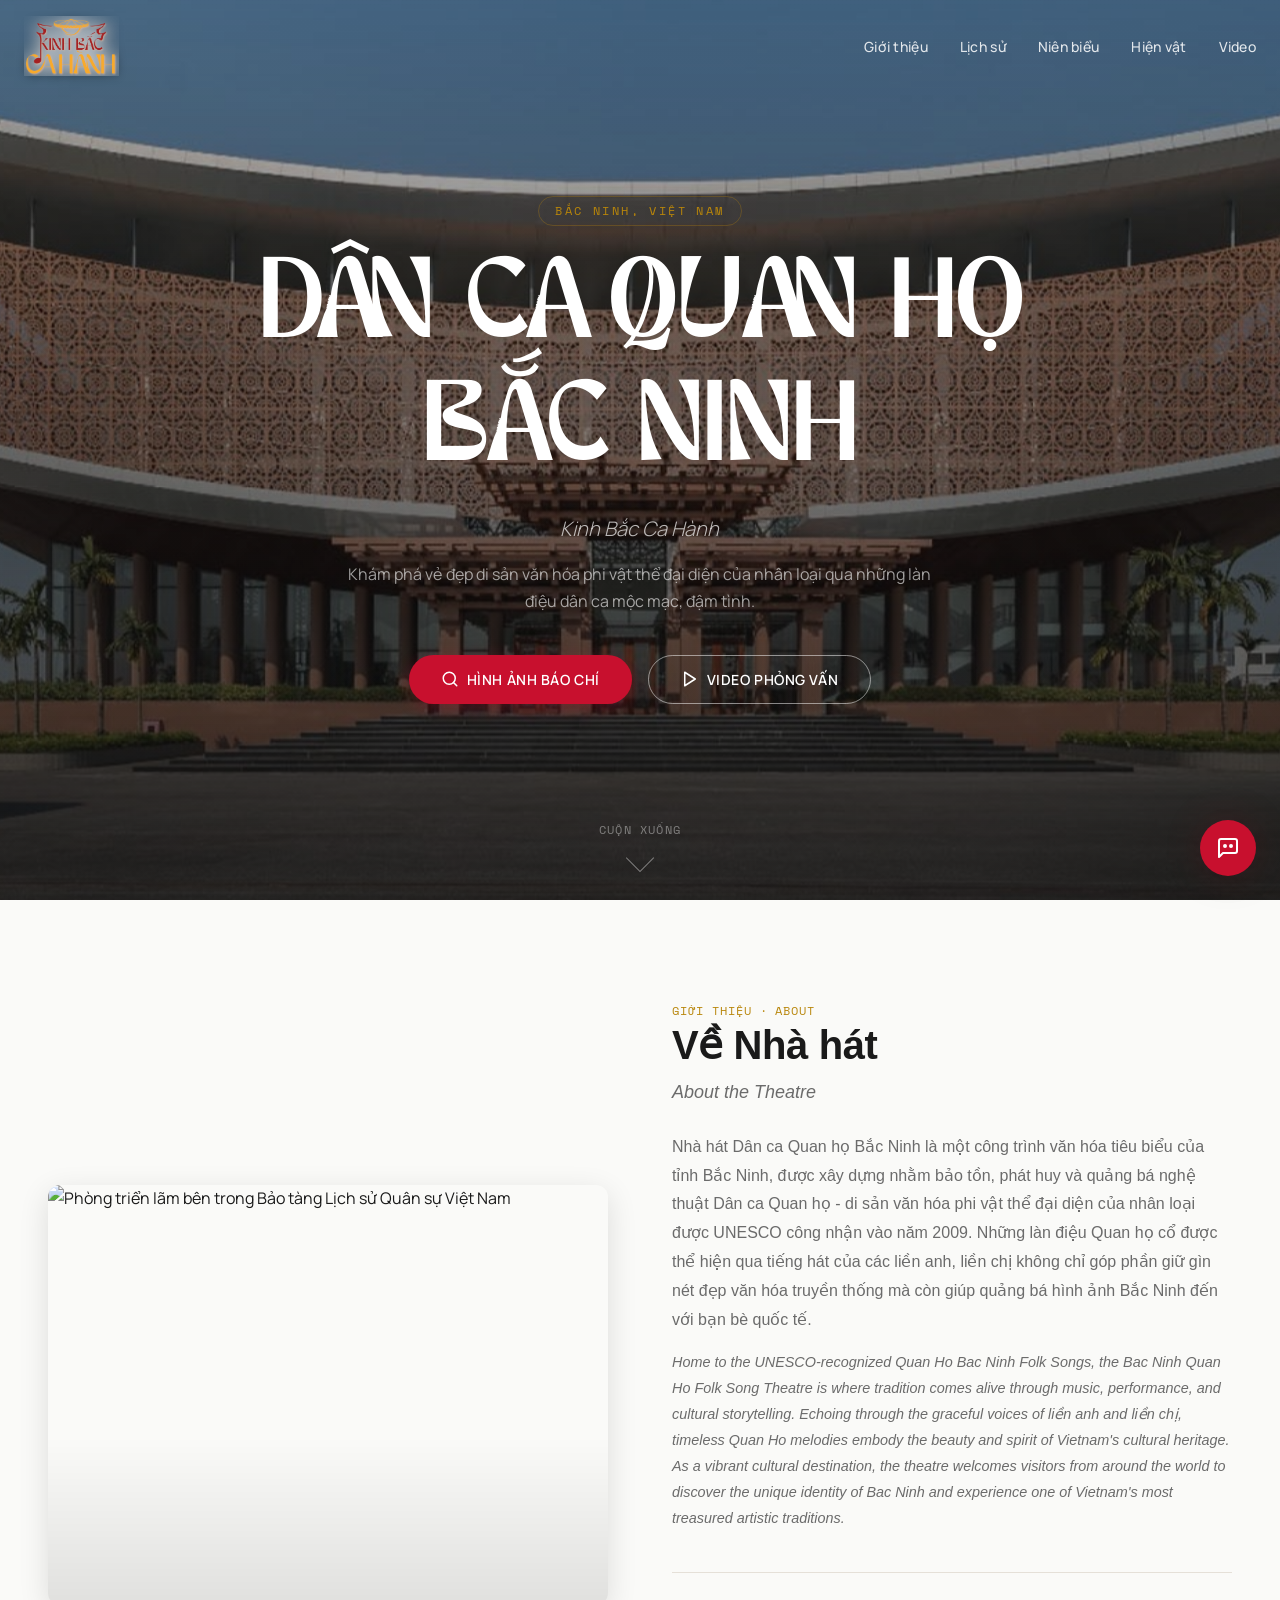
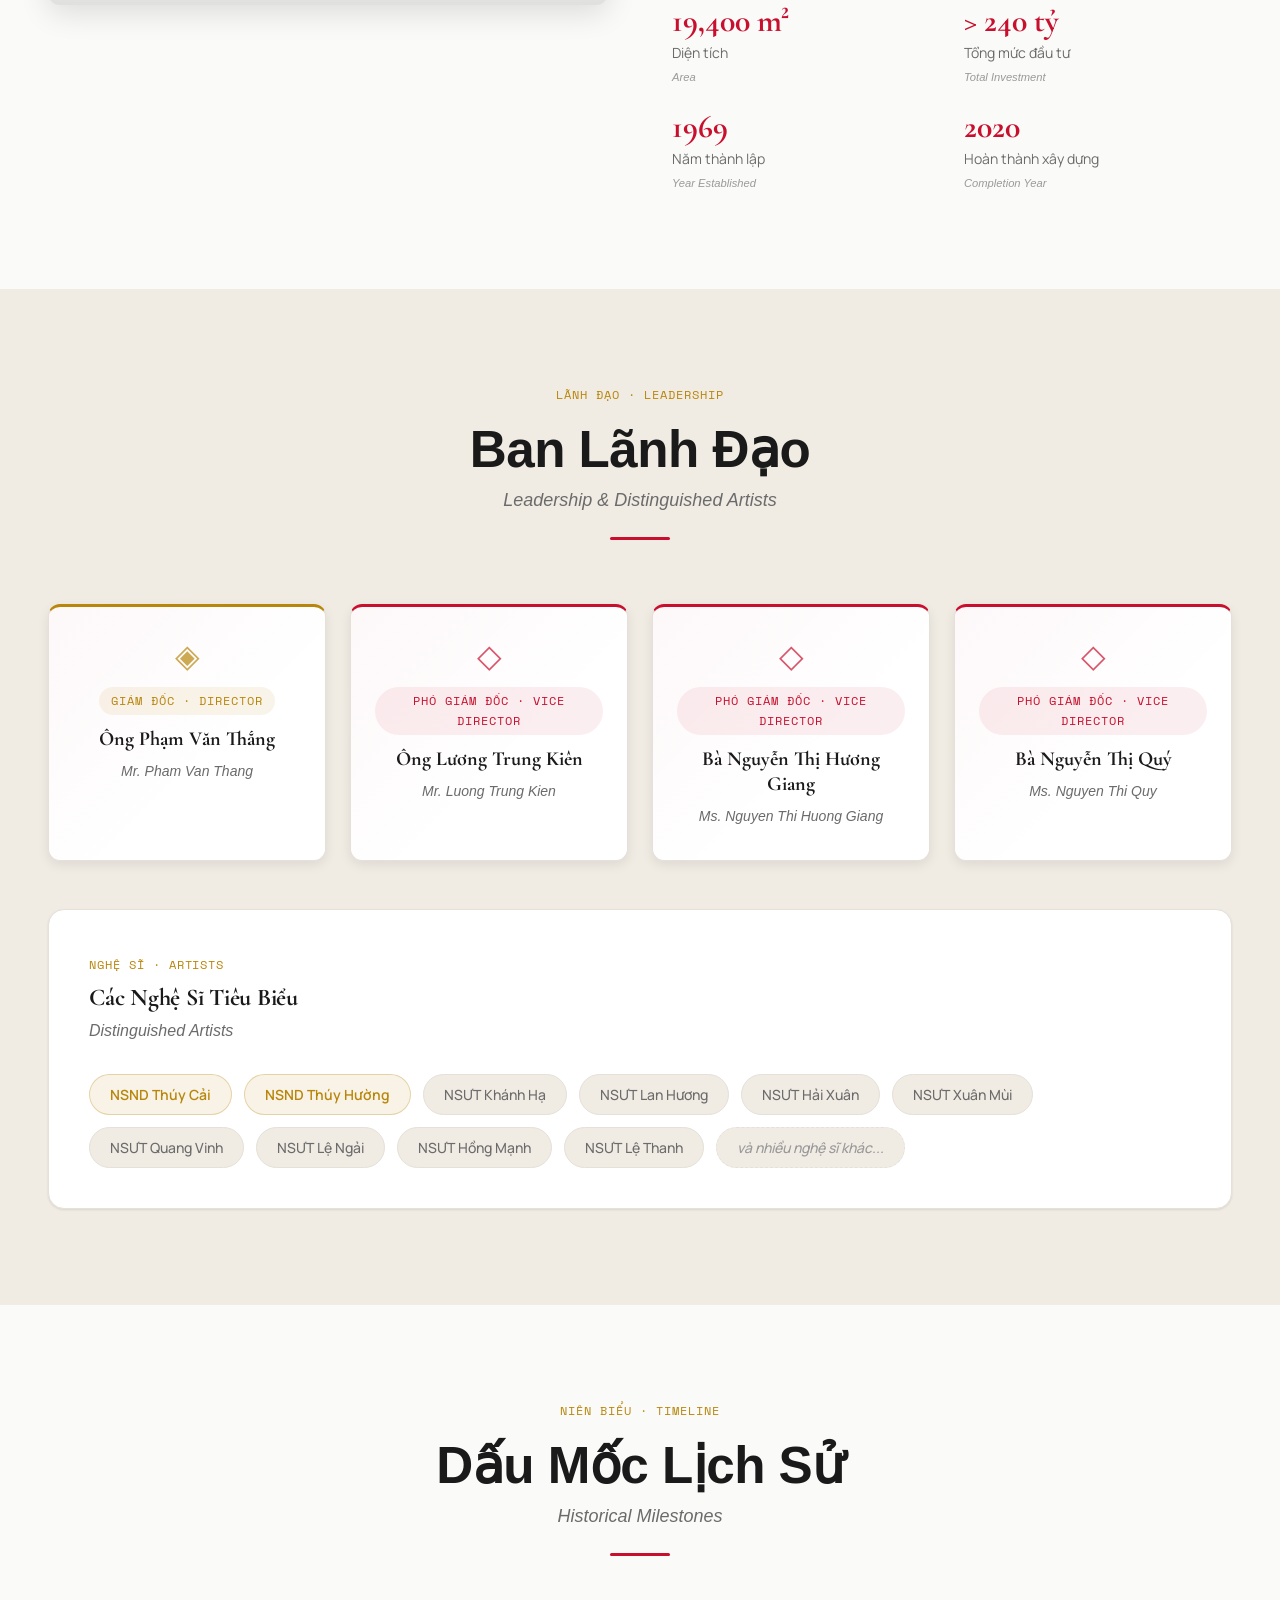
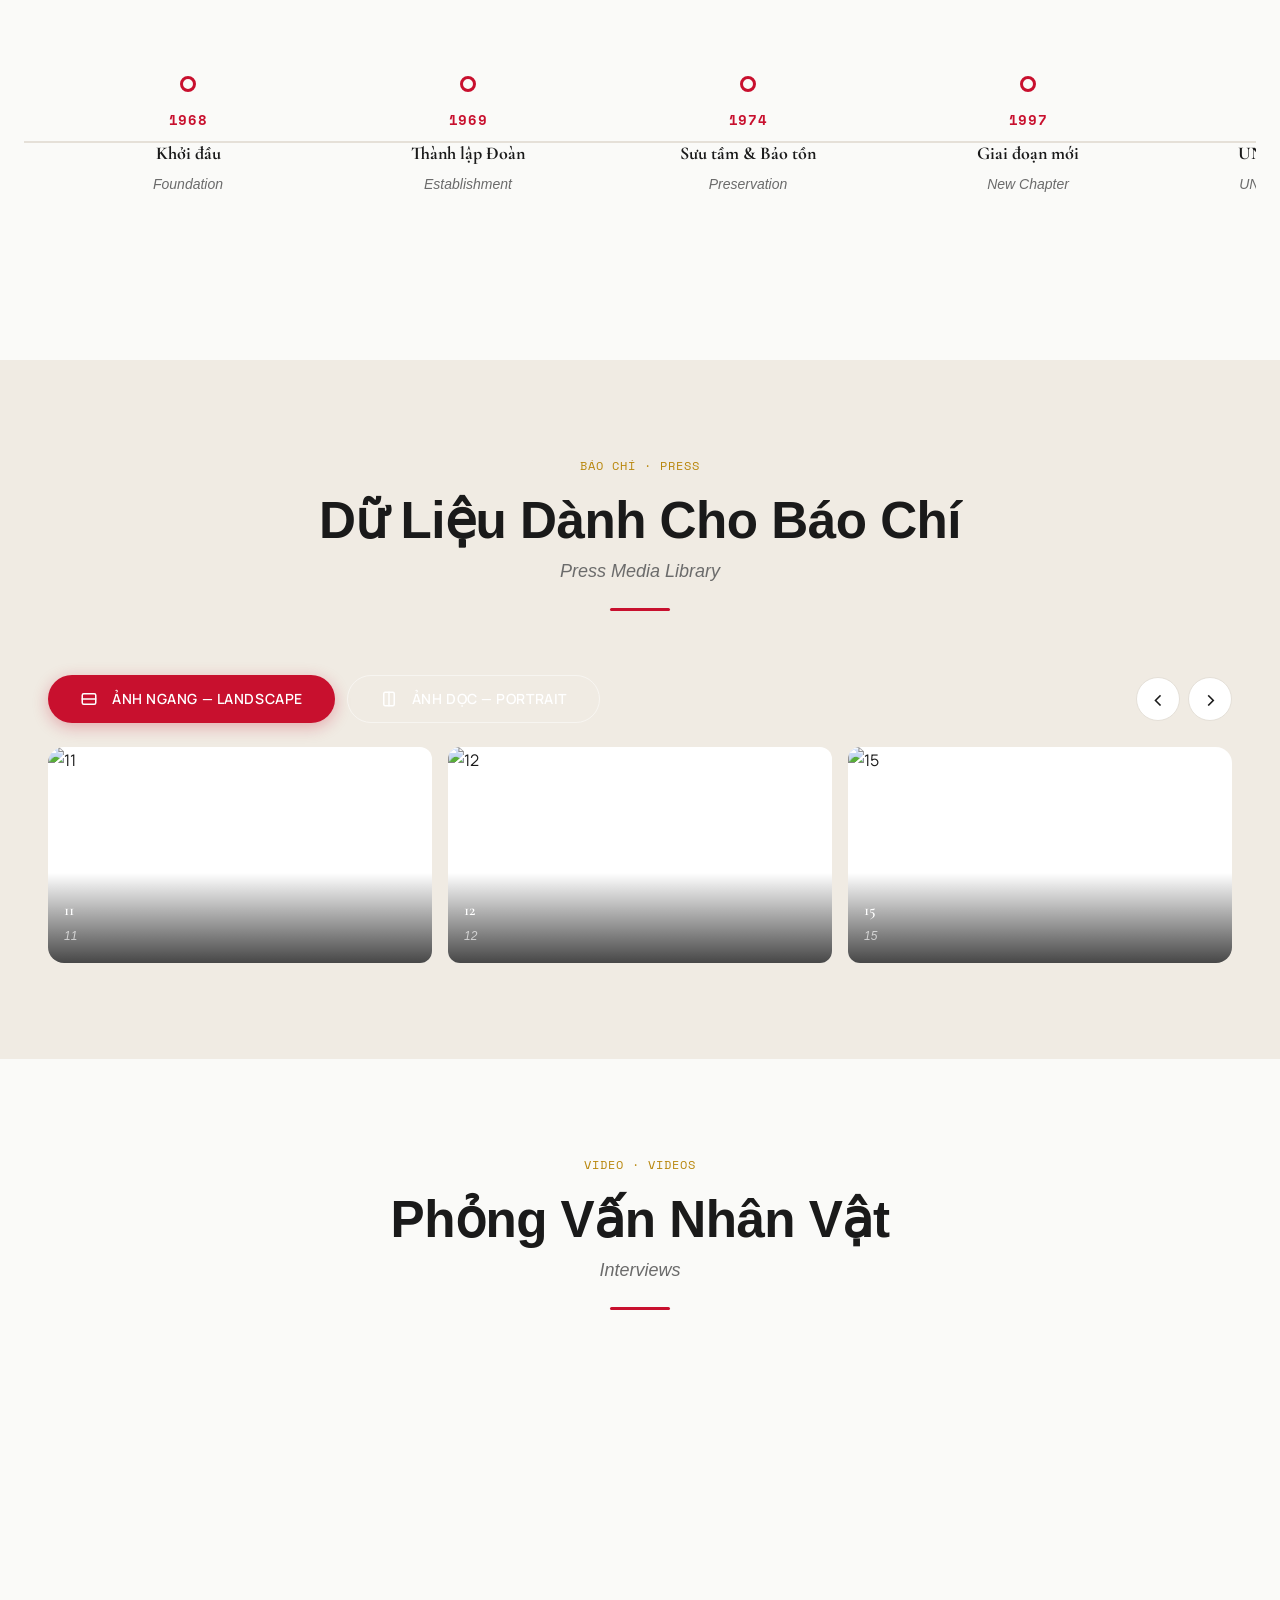
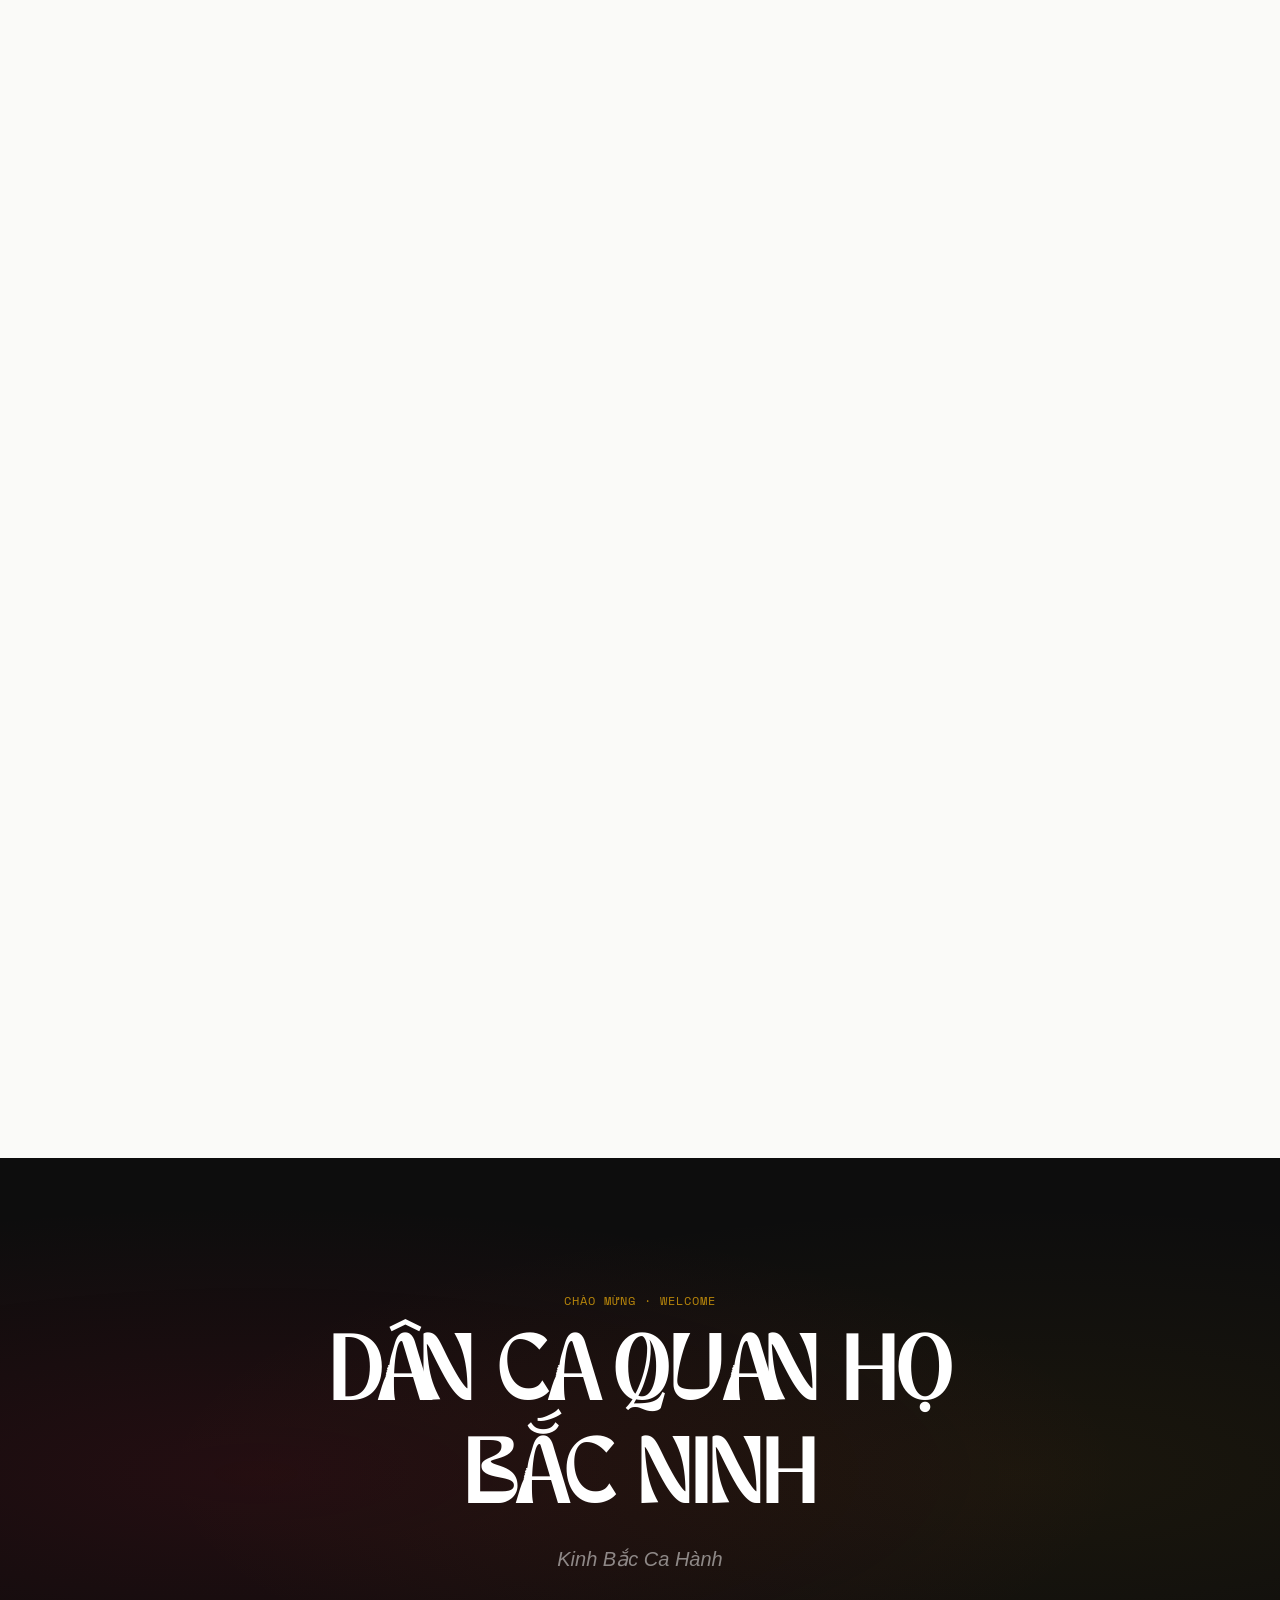
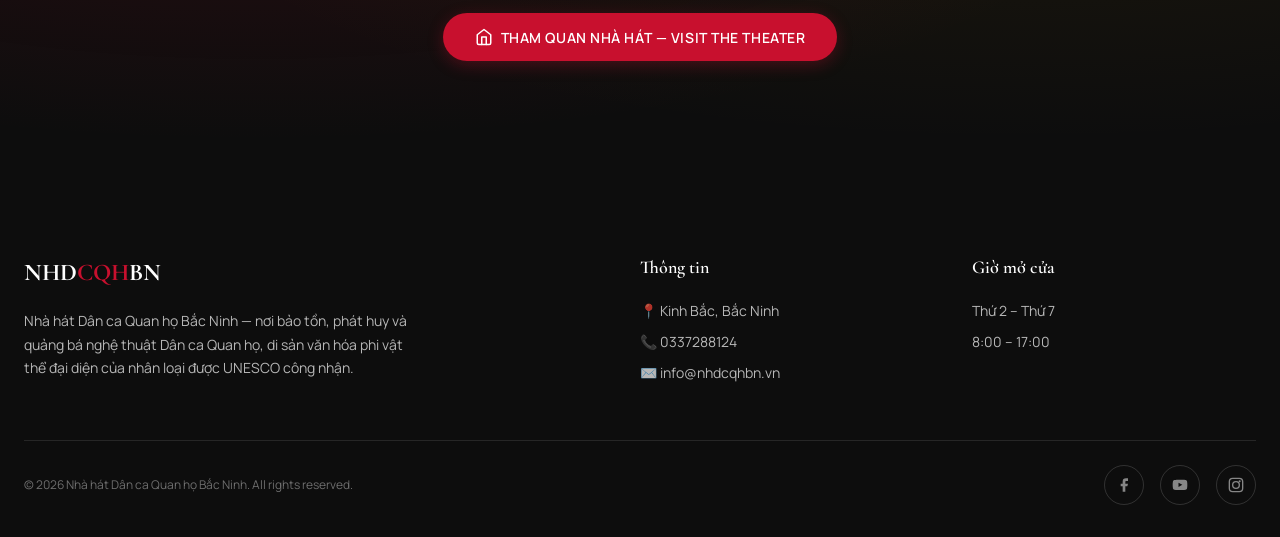
==== commit 0b2f753d: "upload ảnh" ====
--- a/frontend/index.html
+++ b/frontend/index.html
@@ -188,29 +188,28 @@
           <p class="title-en">Press Media Library</p>
           <div class="section-divider"></div>
         </div>
-        <!-- Gallery tabs: Landscape / Portrait -->
-        <div class="gallery-tabs" id="gallery-tabs">
-          <button class="btn btn-primary" id="tab-landscape" onclick="switchGalleryTab('landscape')">📷 Ảnh ngang — Landscape</button>
-          <button class="btn btn-outline" id="tab-portrait" onclick="switchGalleryTab('portrait')">📸 Ảnh dọc — Portrait</button>
-        </div>
-        <!-- Tabbed grid -->
-        <div class="gallery-masonry" id="gallery-masonry" data-mode="landscape">
-          <!-- Rendered by JS from MUSEUM_DATA.gallery -->
-        </div>
-
-        <!-- ── FULL CAROUSEL SLIDER ─────────────────────────── -->
-        <div class="gallery-carousel-wrap fade-in-up" style="margin-top: var(--space-16);">
-          <div class="carousel-header">
-            <span class="label-mono">Tất cả ảnh · All Photos</span>
-            <div class="carousel-controls">
-              <button class="carousel-btn" id="carousel-prev" aria-label="Ảnh trước">&#8249;</button>
-              <button class="carousel-btn" id="carousel-next" aria-label="Ảnh tiếp">&#8250;</button>
-            </div>
-          </div>
-          <div class="gallery-carousel" id="gallery-carousel" role="region" aria-label="Vòng lặp ảnh">
-            <div class="carousel-track" id="carousel-track">
-              <!-- Rendered by JS (cloned for infinite loop) -->
-            </div>
+        <!-- Tabbed Carousel Header -->
+        <div class="tab-carousel-header fade-in-up">
+          <div class="gallery-tabs" id="gallery-tabs" style="margin-bottom: 0;">
+            <button class="btn btn-primary" id="tab-landscape" onclick="switchGalleryTab('landscape')">
+              <svg width="18" height="18" viewBox="0 0 24 24" fill="none" stroke="currentColor" stroke-width="2" stroke-linecap="round" stroke-linejoin="round" style="margin-right: 6px;"><rect x="3" y="5" width="18" height="14" rx="2" ry="2"/><line x1="3" y1="12" x2="21" y2="12"/></svg>
+              Ảnh ngang — Landscape
+            </button>
+            <button class="btn btn-outline" id="tab-portrait" onclick="switchGalleryTab('portrait')">
+              <svg width="18" height="18" viewBox="0 0 24 24" fill="none" stroke="currentColor" stroke-width="2" stroke-linecap="round" stroke-linejoin="round" style="margin-right: 6px;"><rect x="5" y="3" width="14" height="18" rx="2" ry="2"/><line x1="12" y1="3" x2="12" y2="21"/></svg>
+              Ảnh dọc — Portrait
+            </button>
+          </div>
+          <div class="carousel-controls" id="tab-carousel-controls">
+            <button class="carousel-btn" id="tab-prev" aria-label="Ảnh trước">&#8249;</button>
+            <button class="carousel-btn" id="tab-next" aria-label="Ảnh tiếp">&#8250;</button>
+          </div>
+        </div>
+
+        <!-- Tab Carousel -->
+        <div class="gallery-carousel fade-in-up" id="tab-carousel" role="region" aria-label="Bộ sưu tập ảnh">
+          <div class="carousel-track" id="tab-track">
+            <!-- Rendered by JS -->
           </div>
         </div>
       </div>
--- a/frontend/styles.css
+++ b/frontend/styles.css
@@ -900,10 +900,20 @@
 }
 
 /* ── GALLERY TABS ──────────────────────────────────────────── */
+.tab-carousel-header {
+  display: flex;
+  align-items: center;
+  justify-content: space-between;
+  gap: var(--space-4);
+  margin-bottom: var(--space-6);
+  flex-wrap: wrap;
+}
+
 .gallery-tabs {
   display: flex;
   gap: var(--space-3);
-  margin-bottom: var(--space-8);
+  flex-wrap: wrap;
+  align-items: center;
 }
 
 /* ── GALLERY GRID (Landscape / Portrait tabs) ──────────────── */
@@ -1044,9 +1054,22 @@
   border-radius: var(--radius-lg);
   overflow: hidden;
   position: relative;
-  aspect-ratio: 4 / 3;
   background: var(--color-surface);
   cursor: pointer;
+}
+
+/* Landscape: 16:9 — 3 visible */
+.carousel-slide--landscape {
+  aspect-ratio: 16 / 9;
+  flex: 0 0 calc((100% - 32px) / 3);
+  min-width: calc((100% - 32px) / 3);
+}
+
+/* Portrait: 9:16 — 4 visible, narrower cards */
+.carousel-slide--portrait {
+  aspect-ratio: 9 / 16;
+  flex: 0 0 calc((100% - 48px) / 4);
+  min-width: calc((100% - 48px) / 4);
 }
 
 .carousel-slide img {
@@ -1088,22 +1111,26 @@
 }
 
 @media (max-width: 768px) {
+  .carousel-slide--landscape {
+    flex: 0 0 calc((100% - 16px) / 2);
+    min-width: calc((100% - 16px) / 2);
+  }
+  .carousel-slide--portrait {
+    flex: 0 0 calc((100% - 16px) / 2);
+    min-width: calc((100% - 16px) / 2);
+  }
   .carousel-slide {
     flex: 0 0 calc((100% - 16px) / 2);
     min-width: calc((100% - 16px) / 2);
   }
-  .gallery-masonry {
-    grid-template-columns: repeat(2, 1fr);
-  }
 }
 
 @media (max-width: 480px) {
+  .carousel-slide--landscape,
+  .carousel-slide--portrait,
   .carousel-slide {
     flex: 0 0 88%;
     min-width: 88%;
-  }
-  .gallery-masonry {
-    grid-template-columns: 1fr;
   }
 }
 
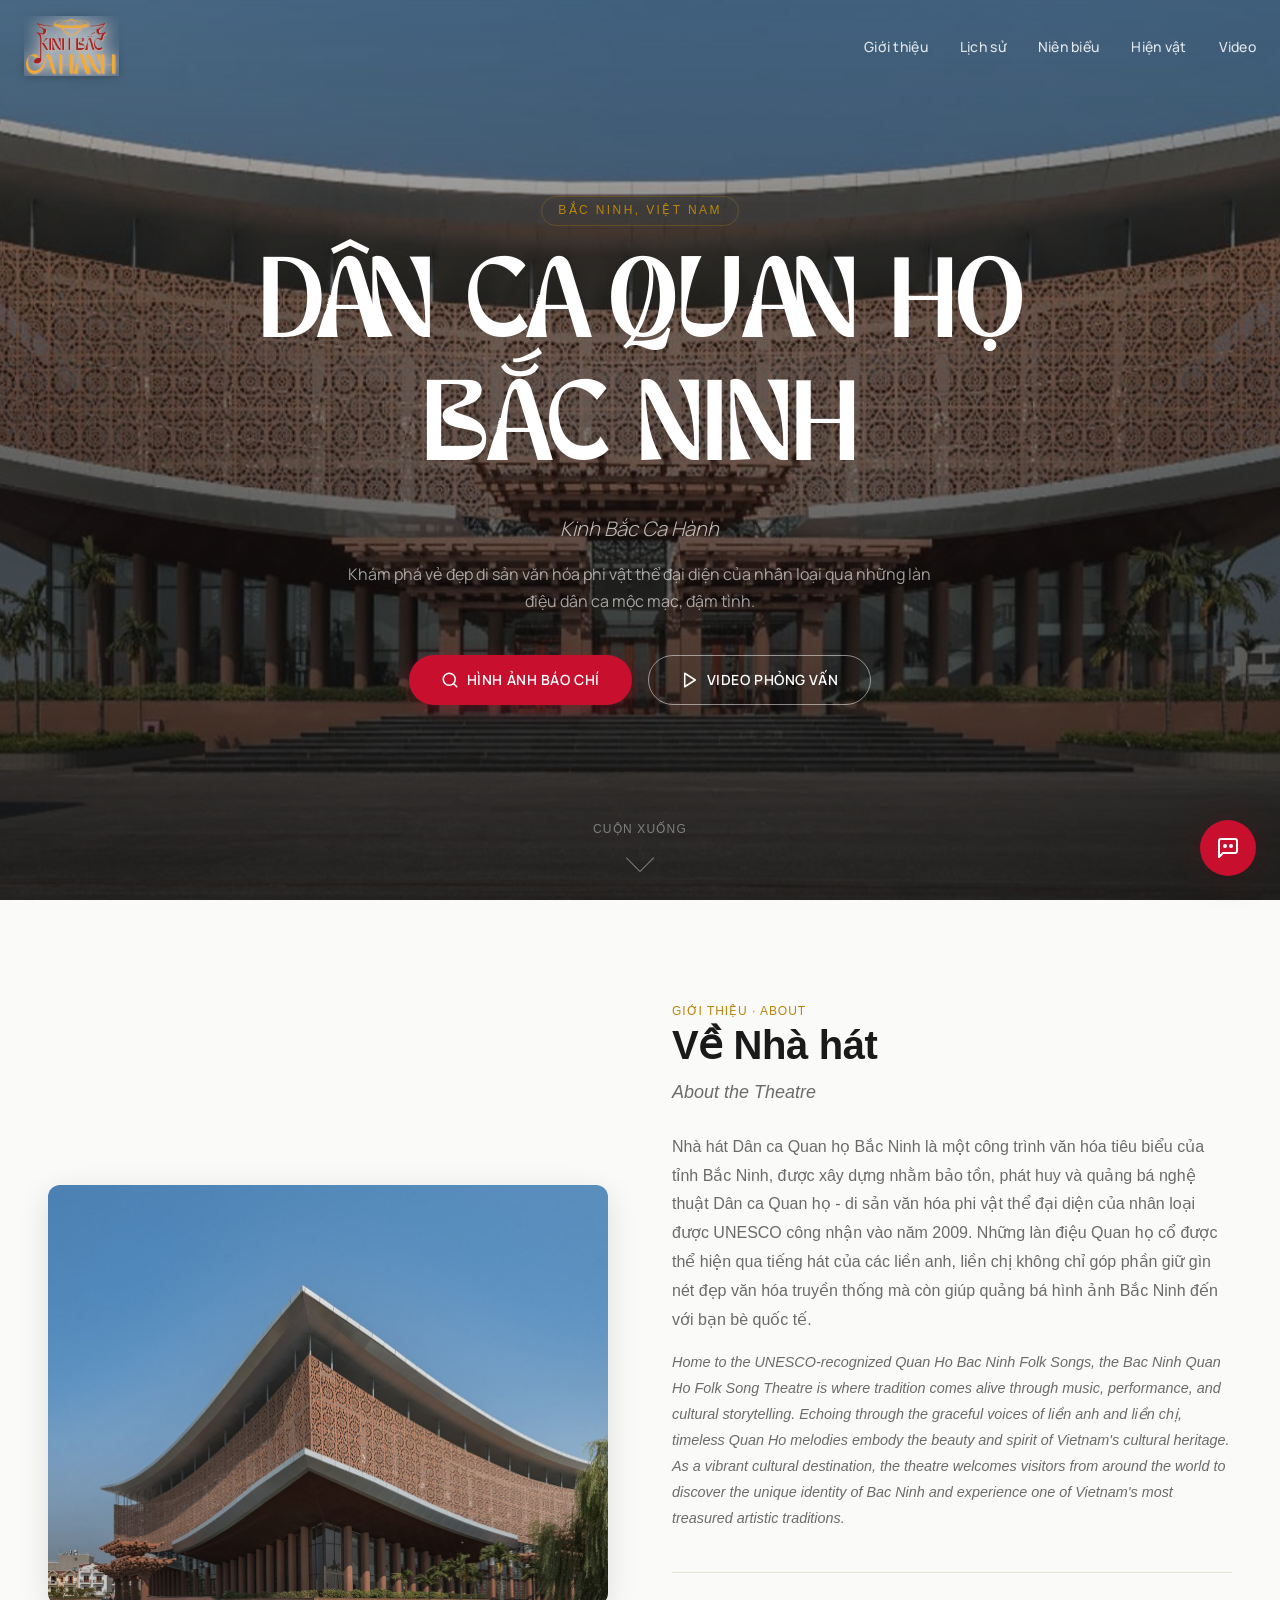
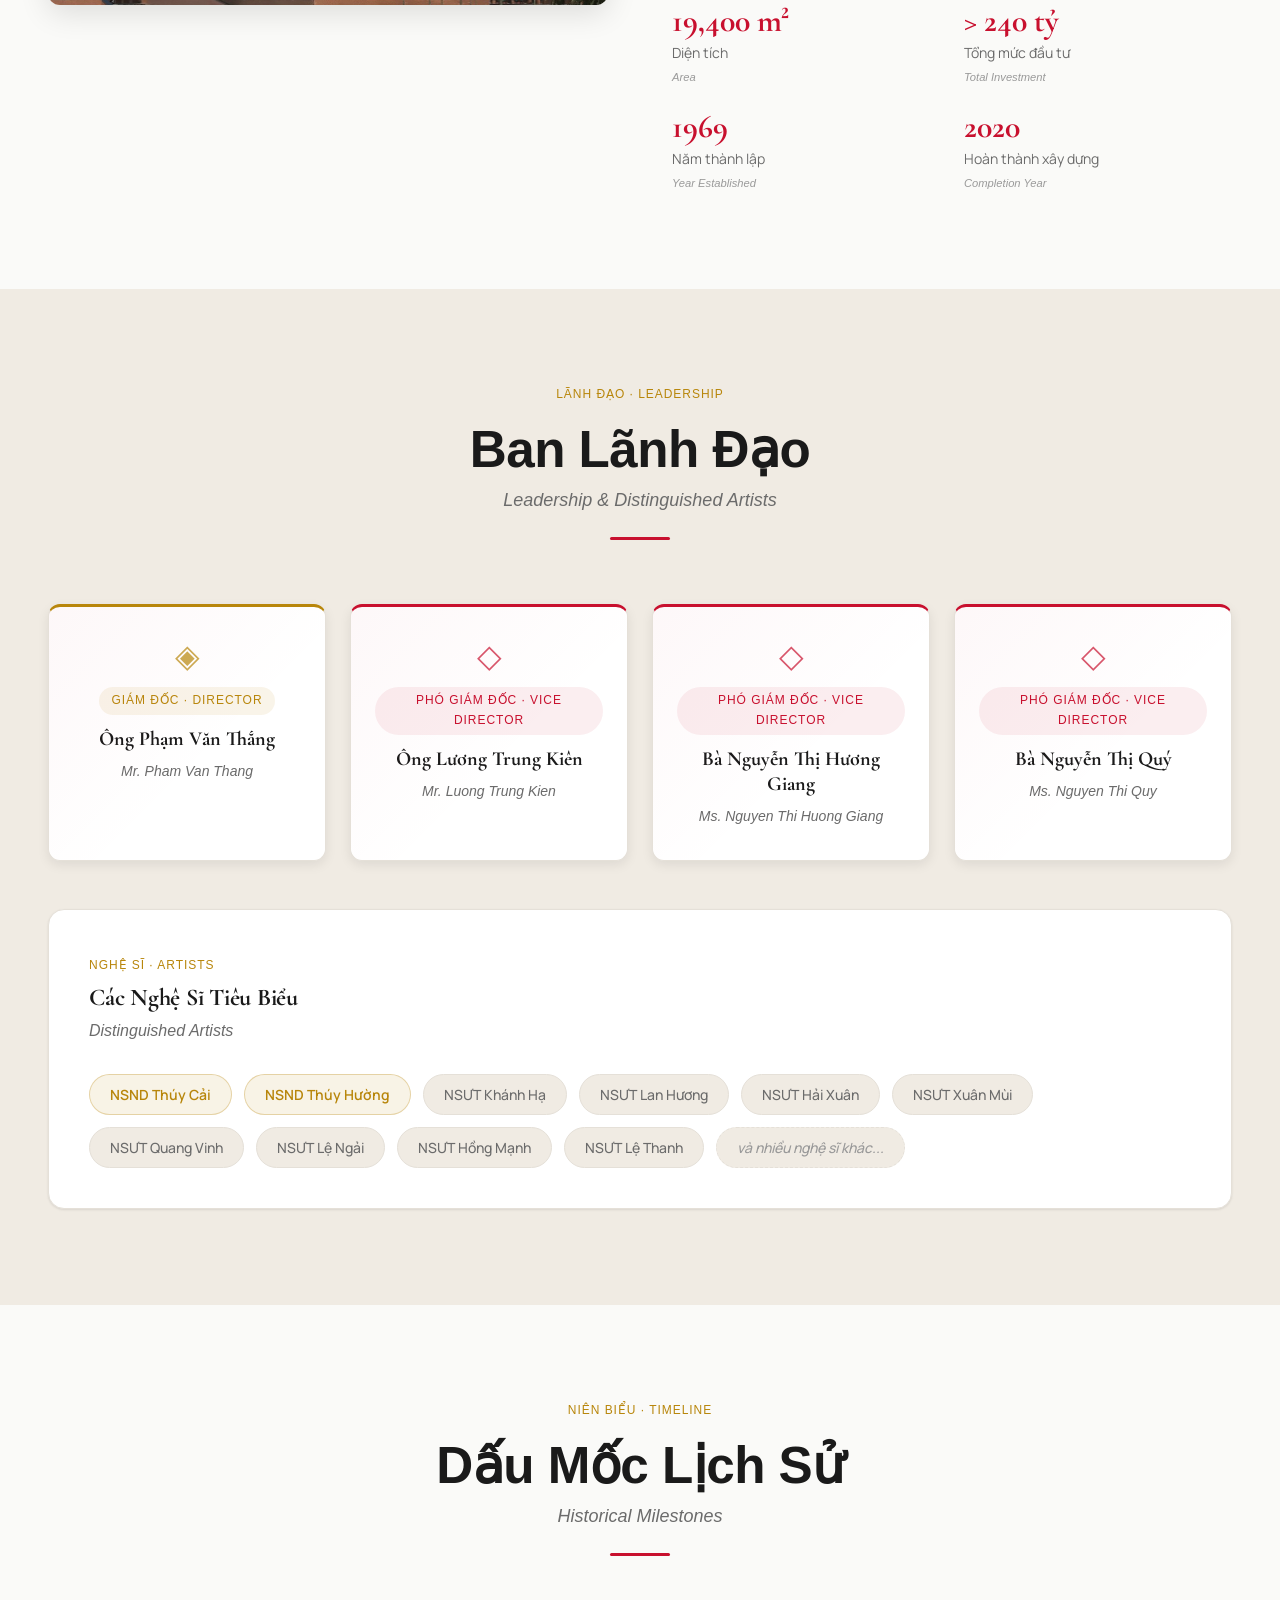
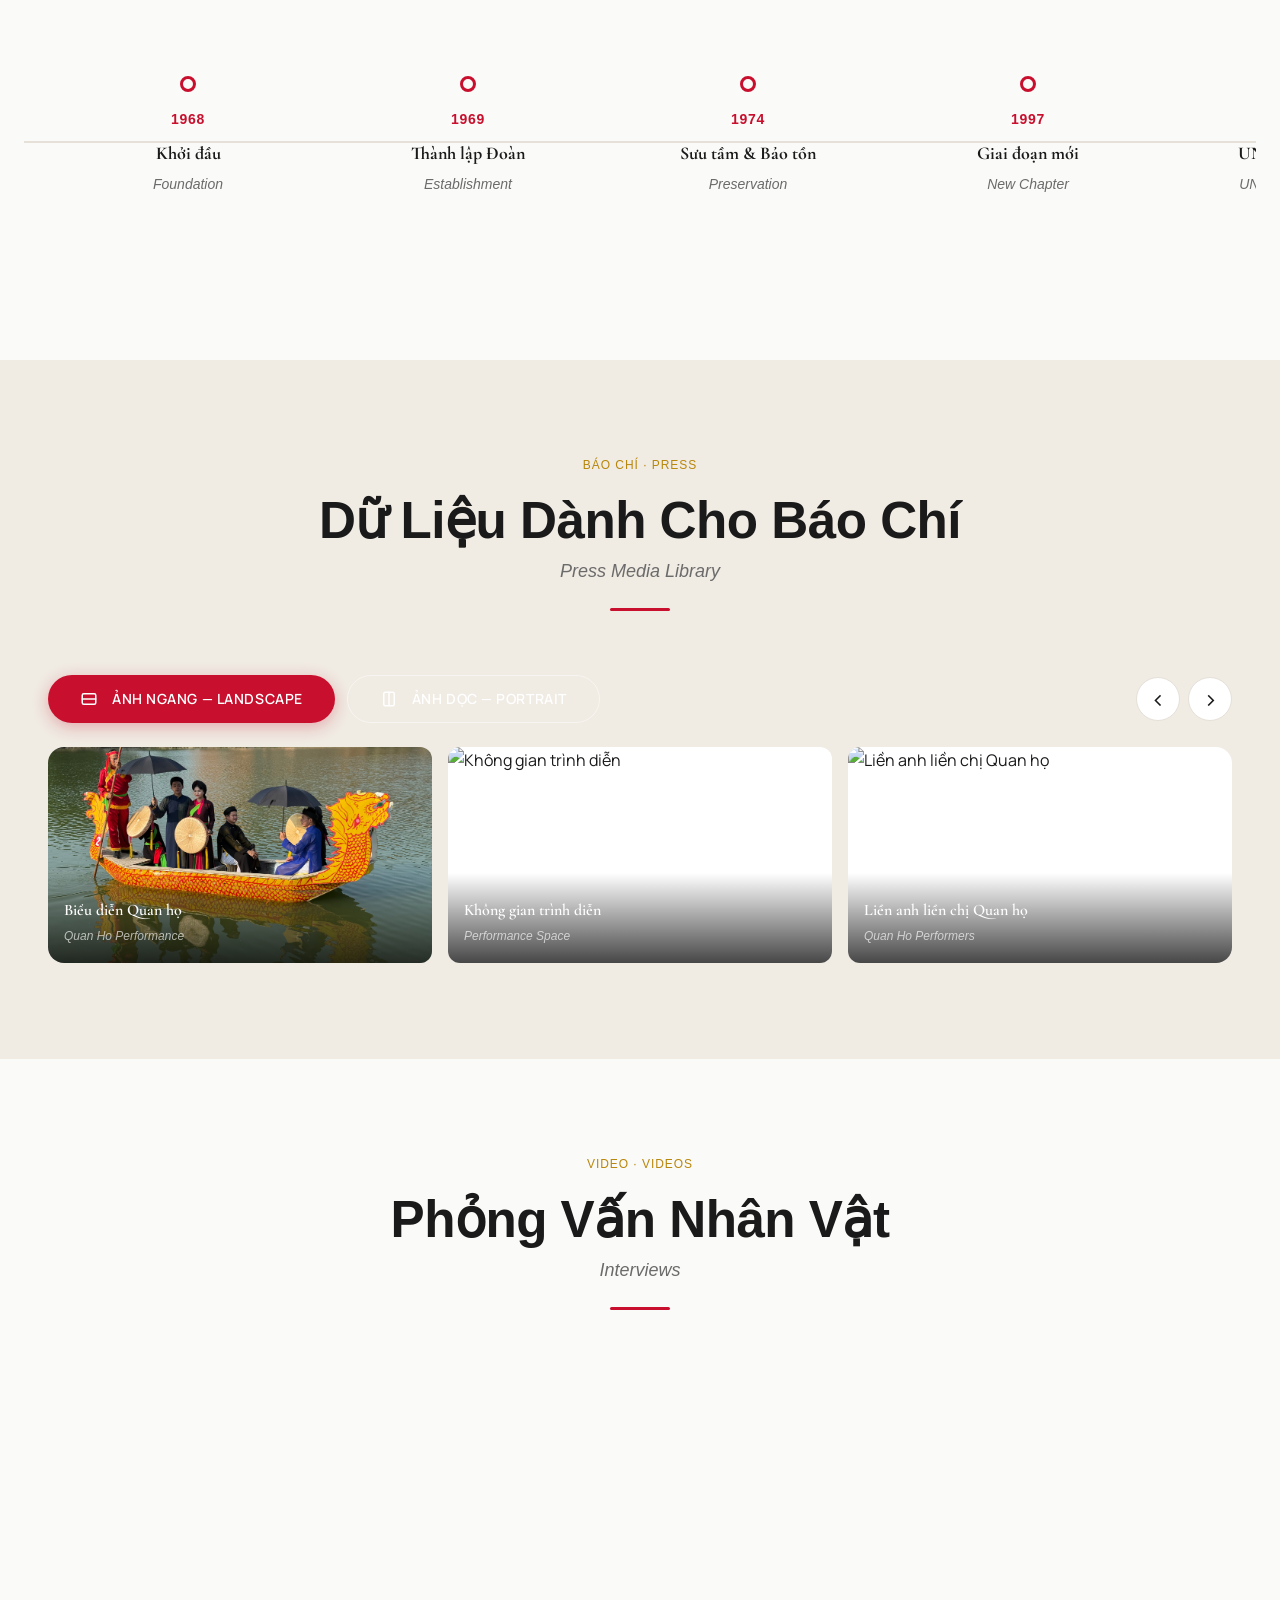
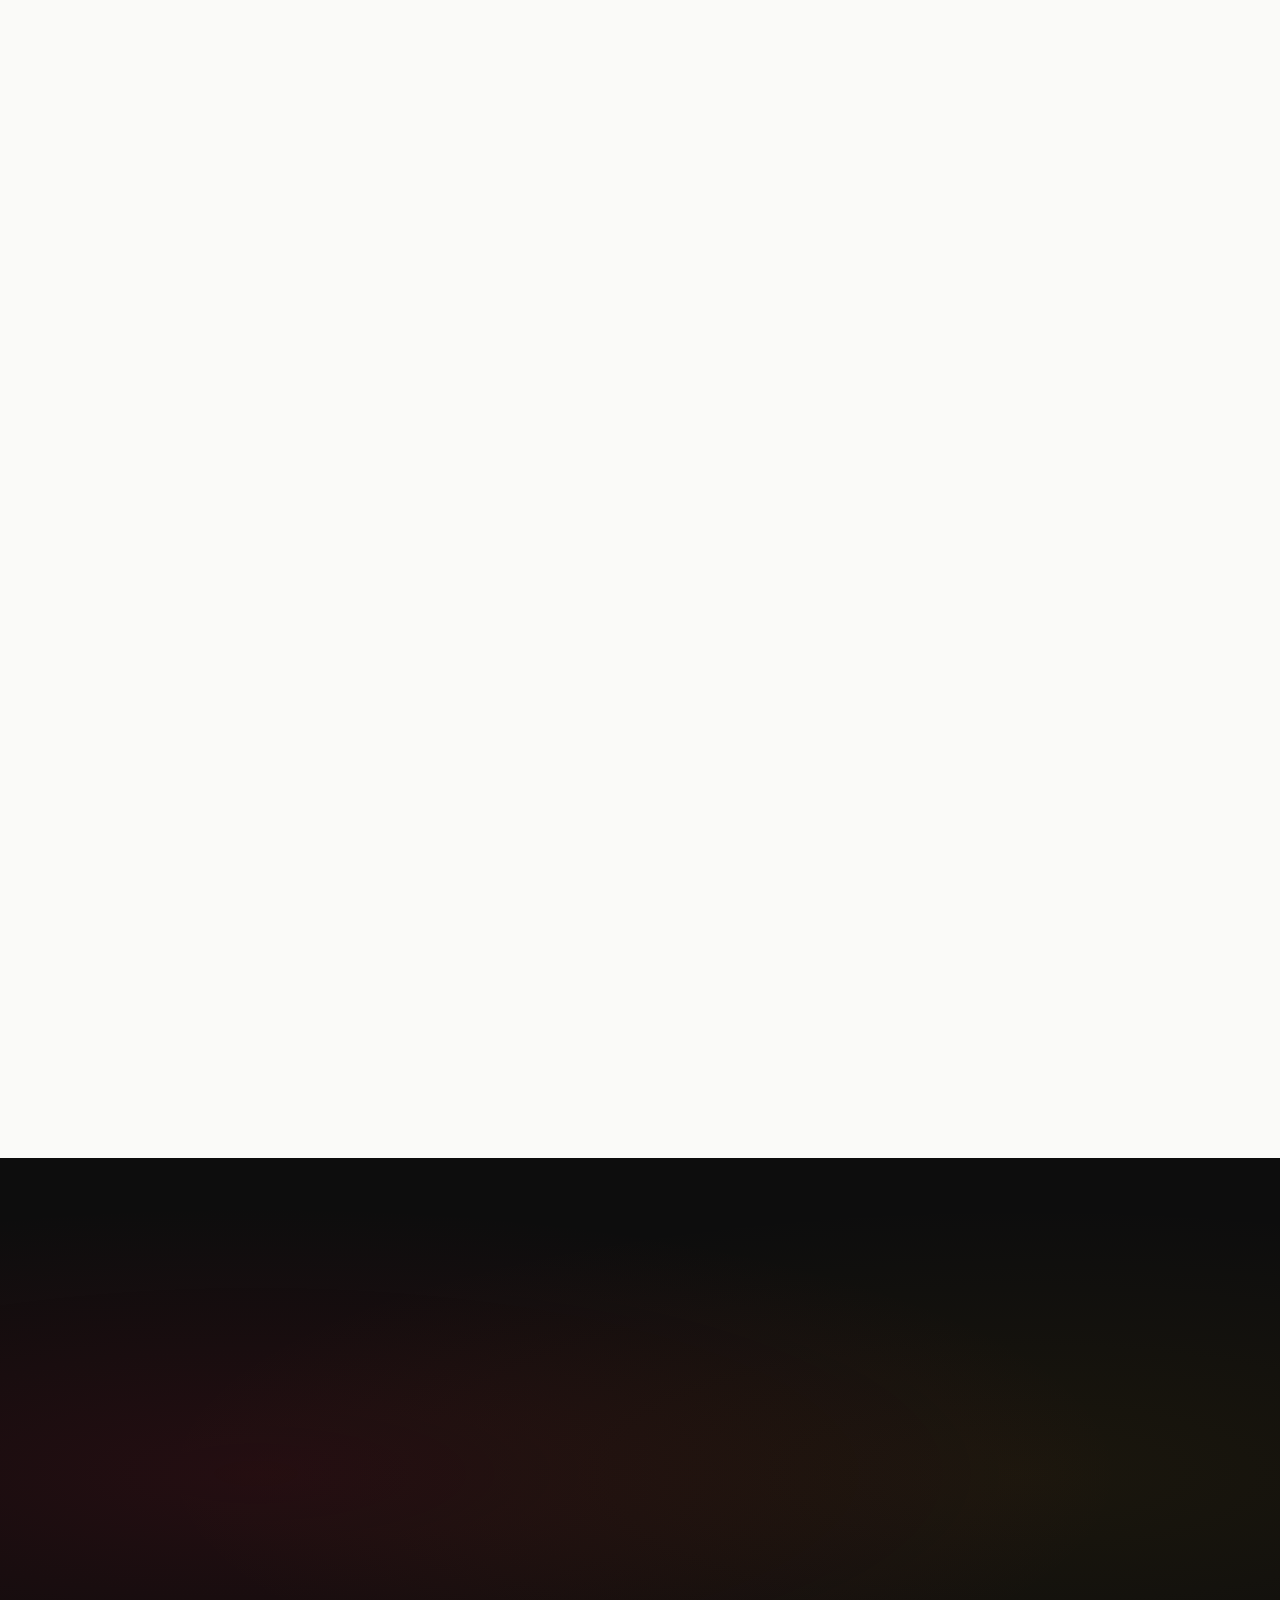
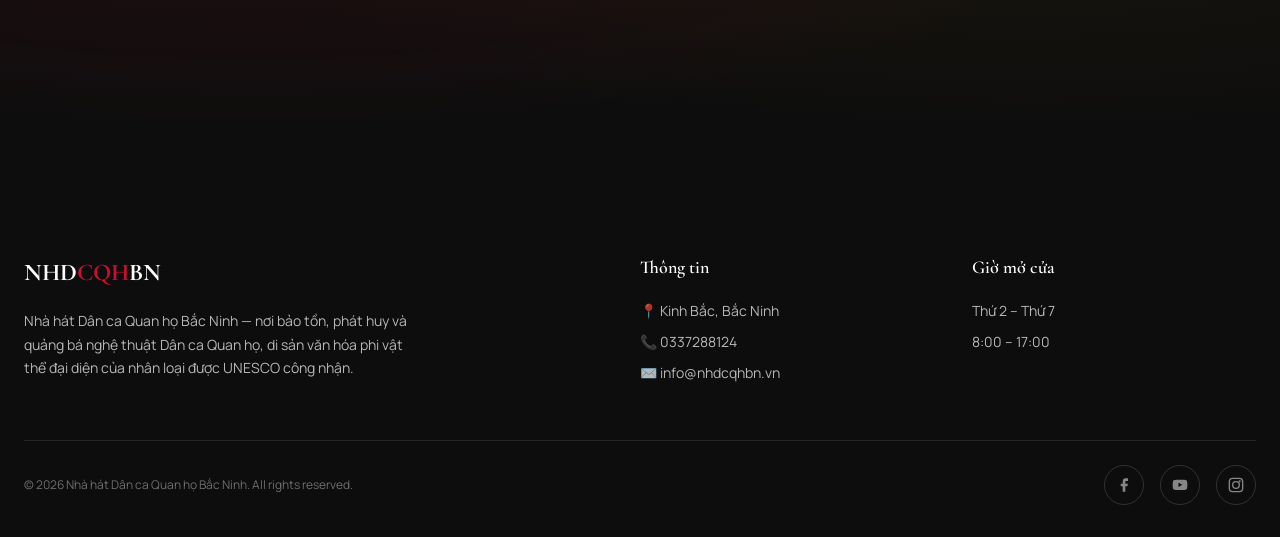
==== commit b674d8d5: "up" ====
--- a/frontend/index.html
+++ b/frontend/index.html
@@ -119,7 +119,7 @@
       <div class="container">
         <div class="about-grid">
           <div class="about-image fade-in-left">
-            <img src="images/exhibition_hall.png" alt="Phòng triển lãm bên trong Bảo tàng Lịch sử Quân sự Việt Nam"
+            <img src="images/ToanCanh2.jpg" alt="ToanCanh2"
               loading="lazy" width="640" height="480">
           </div>
           <div class="about-text fade-in-right">
@@ -343,10 +343,25 @@
         <line x1="12" y1="15" x2="12" y2="3"/>
       </svg>
     </a>
+    <button class="lightbox-btn lightbox-info" id="lightbox-info-btn" aria-label="Thông tin ảnh" title="Thông tin ảnh — Info">
+      <svg width="18" height="18" viewBox="0 0 24 24" fill="none" stroke="currentColor" stroke-width="2" stroke-linecap="round" stroke-linejoin="round">
+        <circle cx="12" cy="12" r="10"></circle>
+        <line x1="12" y1="16" x2="12" y2="12"></line>
+        <line x1="12" y1="8" x2="12.01" y2="8"></line>
+      </svg>
+    </button>
     <img class="lightbox-image" id="lightbox-image" src="" alt="">
     <div class="lightbox-caption">
       <div class="caption-vi" id="lightbox-caption-vi"></div>
       <div class="caption-en" id="lightbox-caption-en"></div>
+    </div>
+    
+    <!-- Info Panel -->
+    <div class="lightbox-info-panel" id="lightbox-info-panel">
+      <h4>Image Metadata</h4>
+      <div class="lightbox-metadata" id="lightbox-metadata">
+        <!-- Rendered by JS -->
+      </div>
     </div>
   </div>
 
--- a/frontend/styles.css
+++ b/frontend/styles.css
@@ -161,7 +161,7 @@
 /* ── Typography Utilities ──────────────────────────────────── */
 .font-display { font-family: var(--font-display); }
 .font-body    { font-family: var(--font-body); }
-.font-mono    { font-family: var(--font-mono); }
+.font-mono    { font-family: 'SVN-Avo Regular', 'SVN-Avo', sans-serif !important; }
 
 .title-vi {
   font-family: var(--font-display);
@@ -180,7 +180,7 @@
 }
 
 .label-mono {
-  font-family: var(--font-mono);
+  font-family: 'SVN-Avo Regular', 'SVN-Avo', sans-serif !important;
   font-size: var(--text-xs);
   letter-spacing: 0.08em;
   text-transform: uppercase;
@@ -534,7 +534,7 @@
 
 .hero-label {
   display: inline-block;
-  font-family: var(--font-mono);
+  font-family: 'SVN-Avo Regular', 'SVN-Avo', sans-serif !important;
   font-size: var(--text-xs);
   letter-spacing: 0.2em;
   text-transform: uppercase;
@@ -591,7 +591,7 @@
   align-items: center;
   gap: var(--space-2);
   color: rgba(255,255,255,0.4);
-  font-family: var(--font-mono);
+  font-family: 'SVN-Avo Regular', 'SVN-Avo', sans-serif !important;
   font-size: var(--text-xs);
   letter-spacing: 0.1em;
   text-transform: uppercase;
@@ -630,6 +630,7 @@
   width: 100%;
   aspect-ratio: 4/3;
   object-fit: cover;
+  object-position: center bottom;
   transition: transform var(--duration-slow) var(--ease-out);
 }
 
@@ -706,7 +707,7 @@
 }
 
 .era-years {
-  font-family: var(--font-mono);
+  font-family: 'SVN-Avo Regular', 'SVN-Avo', sans-serif !important;
   font-size: var(--text-sm);
   color: var(--color-accent);
   white-space: nowrap;
@@ -762,6 +763,7 @@
   width: 100%;
   aspect-ratio: 4/3;
   object-fit: cover;
+  object-position: center bottom;
   transition: transform var(--duration-slow) var(--ease-out);
 }
 
@@ -860,7 +862,7 @@
 }
 
 .timeline-year {
-  font-family: var(--font-mono);
+  font-family: 'SVN-Avo Regular', 'SVN-Avo', sans-serif !important;
   font-size: var(--text-sm);
   color: var(--color-accent);
   font-weight: 700;
@@ -956,6 +958,7 @@
   height: 100%;
   display: block;
   object-fit: cover;
+  object-position: center bottom;
   transition: transform var(--duration-slow) var(--ease-out);
 }
 
@@ -1726,7 +1729,7 @@
 }
 
 .ai-chat-context {
-  font-family: var(--font-mono);
+  font-family: 'SVN-Avo Regular', 'SVN-Avo', sans-serif !important;
   font-size: var(--text-xs);
   color: var(--color-accent);
   background: rgba(200, 16, 46, 0.06);
@@ -2063,7 +2066,7 @@
 }
 
 .leader-card__role {
-  font-family: var(--font-mono);
+  font-family: 'SVN-Avo Regular', 'SVN-Avo', sans-serif !important;
   font-size: var(--text-xs);
   letter-spacing: 0.08em;
   text-transform: uppercase;
@@ -2245,7 +2248,7 @@
 }
 
 .ms-year span {
-  font-family: var(--font-mono);
+  font-family: 'SVN-Avo Regular', 'SVN-Avo', sans-serif !important;
   font-size: var(--text-2xl);
   font-weight: 700;
   color: var(--color-text-light);
@@ -2341,3 +2344,14 @@
   font-style: italic !important;
   font-weight: normal !important;
 }
+
+/* Lightbox Info Panel */
+.lightbox-info { top: 20px; right: 80px; }
+.lightbox-info-panel { position: absolute; bottom: var(--space-20); right: var(--space-6); background: rgba(10, 10, 10, 0.85); backdrop-filter: blur(12px); border: 1px solid rgba(255, 255, 255, 0.1); border-radius: var(--radius-lg); padding: var(--space-5); color: white; font-family: 'SVN-Avo Regular', 'SVN-Avo', sans-serif !important; font-size: var(--text-sm); width: 300px; opacity: 0; visibility: hidden; transform: translateY(10px); transition: all var(--duration-fast) var(--ease-out); z-index: 100; pointer-events: none; }
+.lightbox-info-panel.active { opacity: 1; visibility: visible; transform: translateY(0); pointer-events: auto; }
+.lightbox-info-panel h4 { font-family: var(--font-display); font-size: var(--text-base); margin-bottom: var(--space-4); border-bottom: 1px solid rgba(255, 255, 255, 0.15); padding-bottom: var(--space-2); color: var(--color-accent); letter-spacing: 0.05em; }
+.metadata-row { display: flex; justify-content: space-between; margin-bottom: var(--space-2); align-items: baseline; }
+.metadata-label { color: rgba(255,255,255,0.5); font-size: var(--text-xs); text-transform: uppercase; letter-spacing: 0.05em; }
+.metadata-value { text-align: right; word-break: break-all; margin-left: var(--space-4); }
+@media (max-width: 768px) { .lightbox-info { top: 20px; right: 70px; } .lightbox-info-panel { right: 50%; transform: translateX(50%) translateY(10px); bottom: 80px; width: 90%; max-width: 320px; } .lightbox-info-panel.active { transform: translateX(50%) translateY(0); } }
+
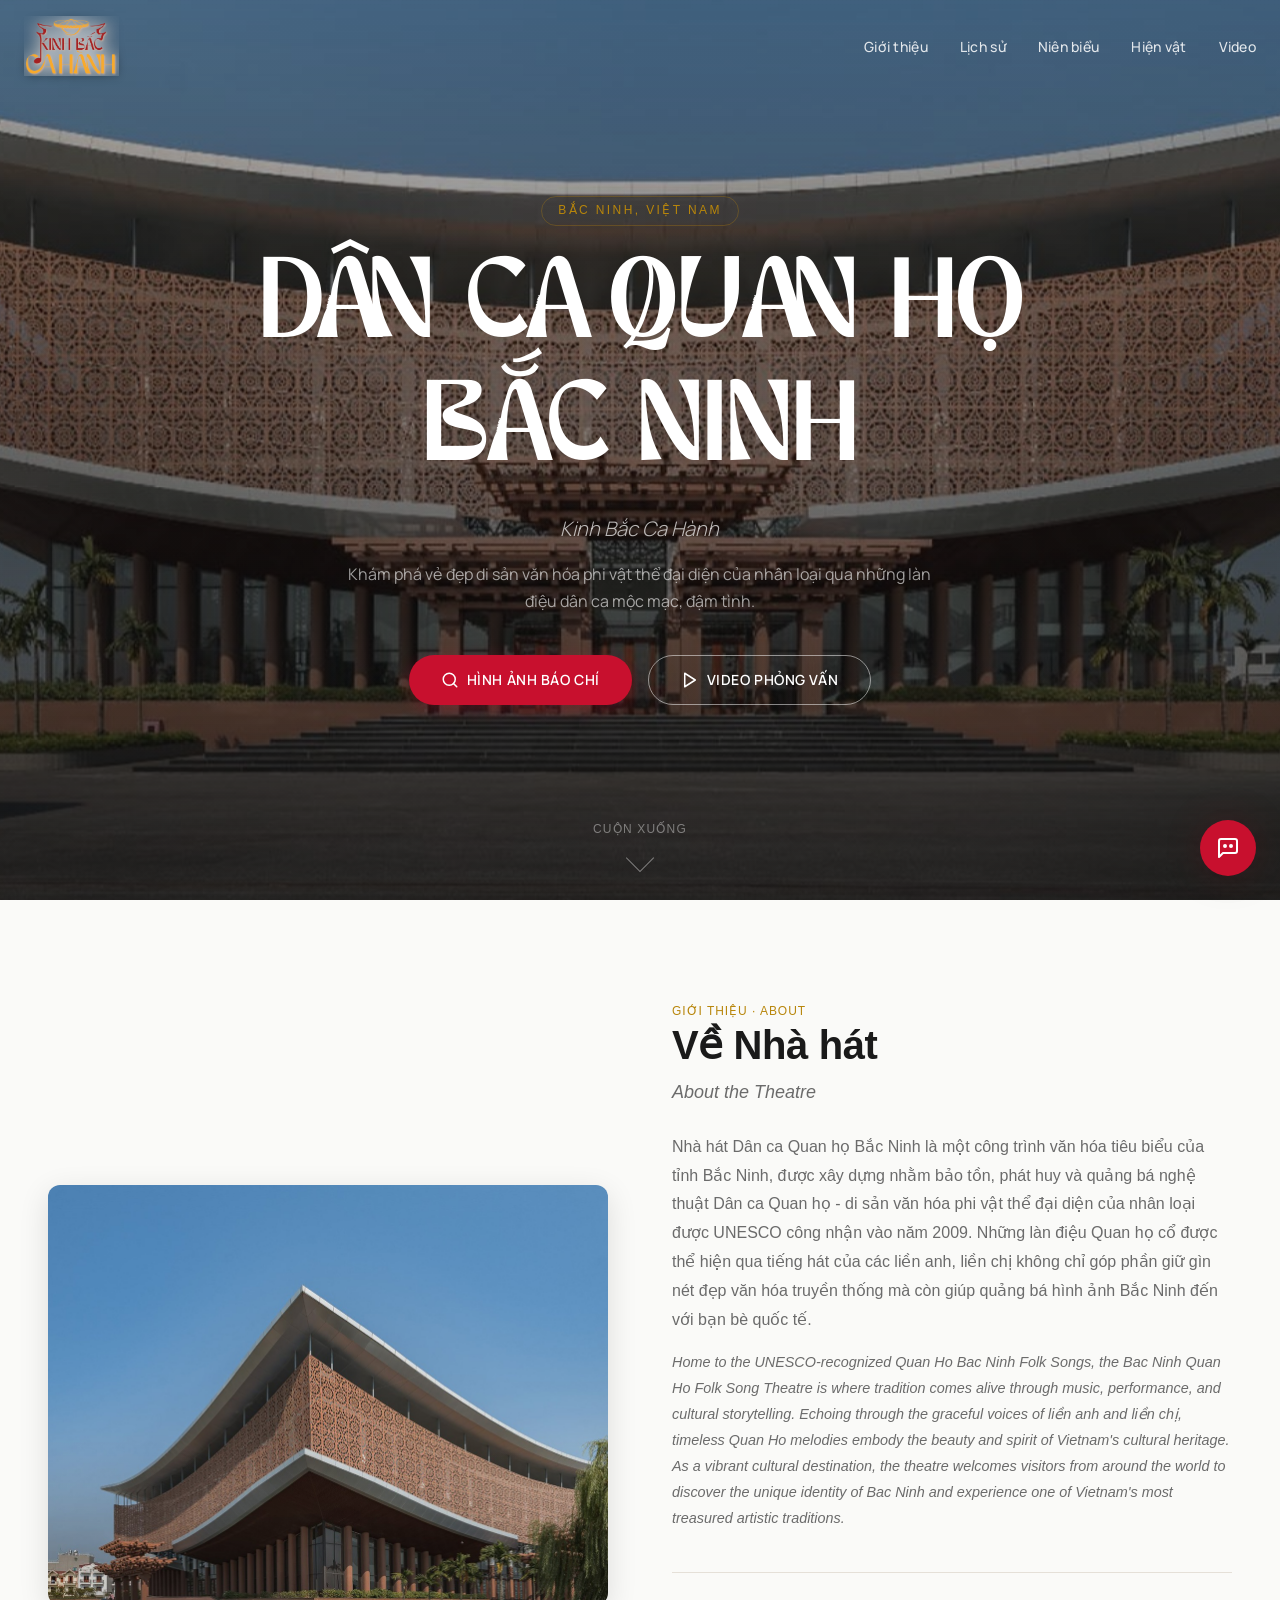
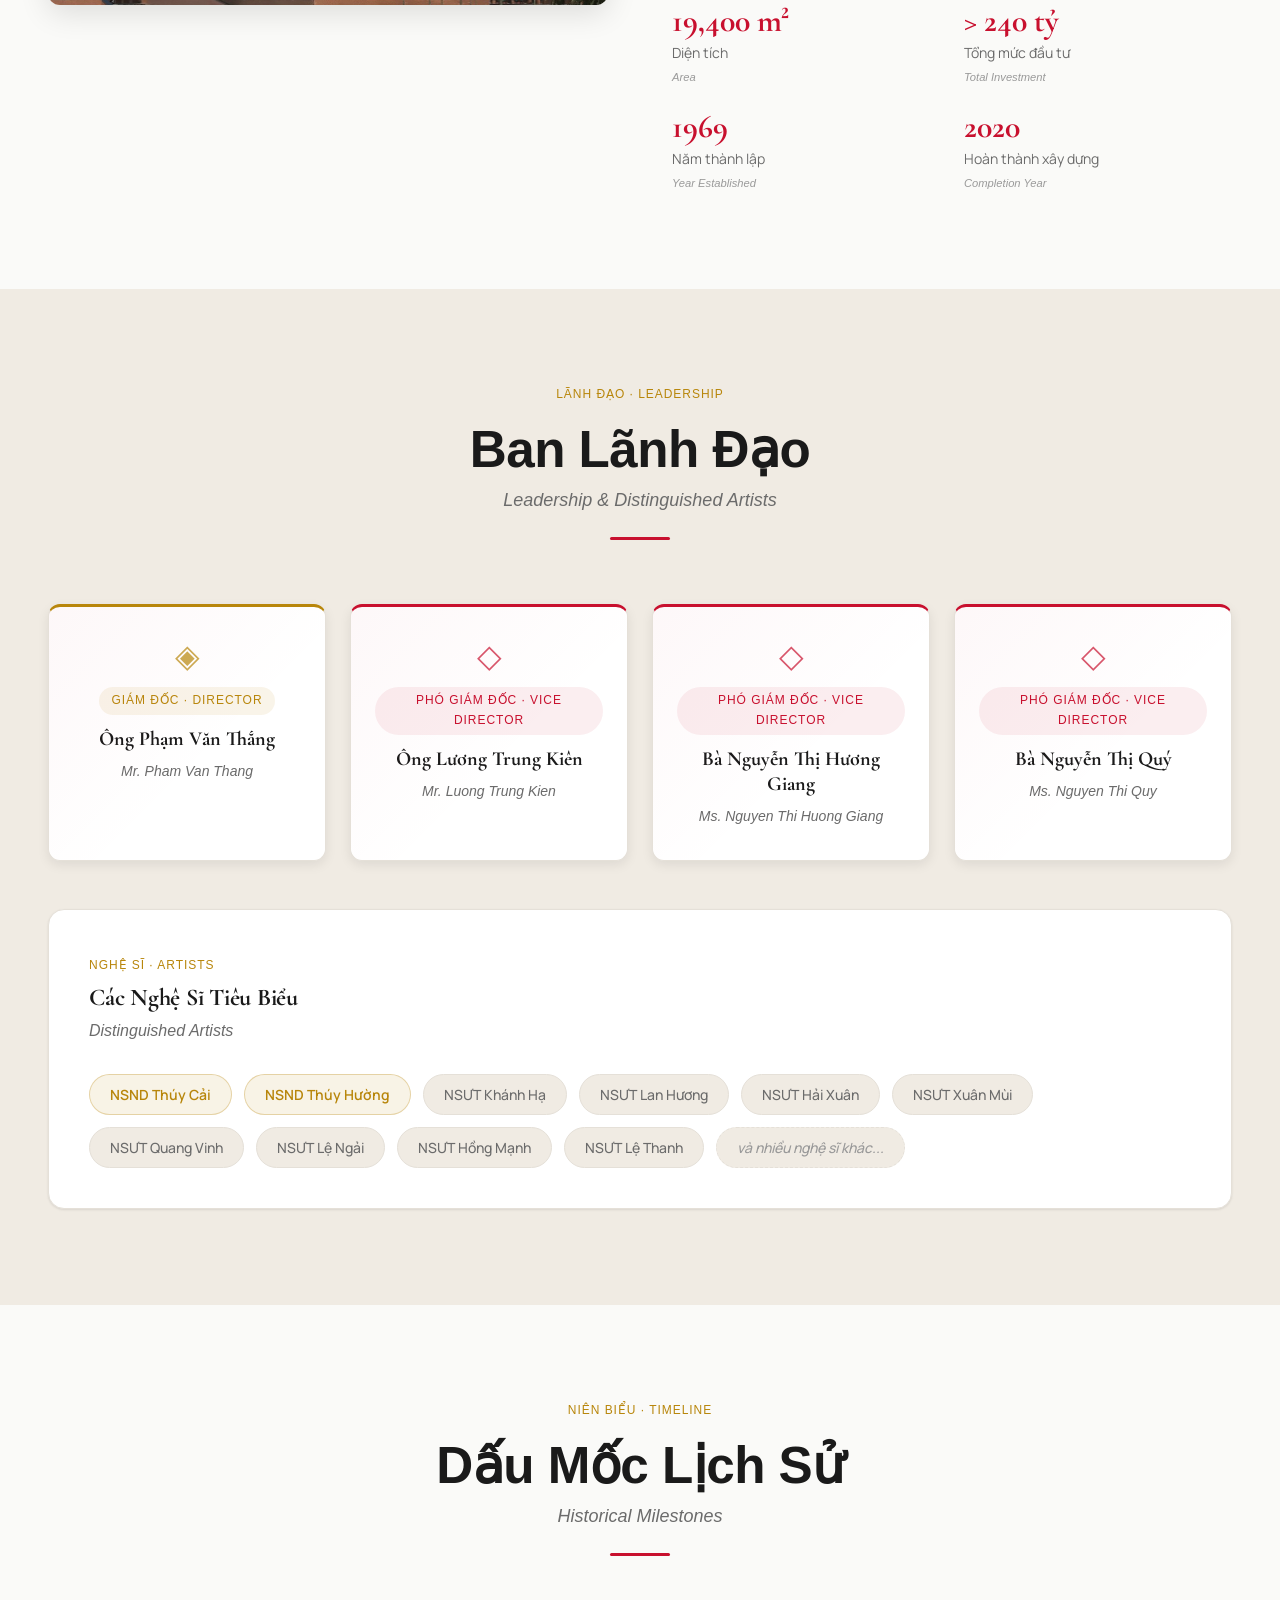
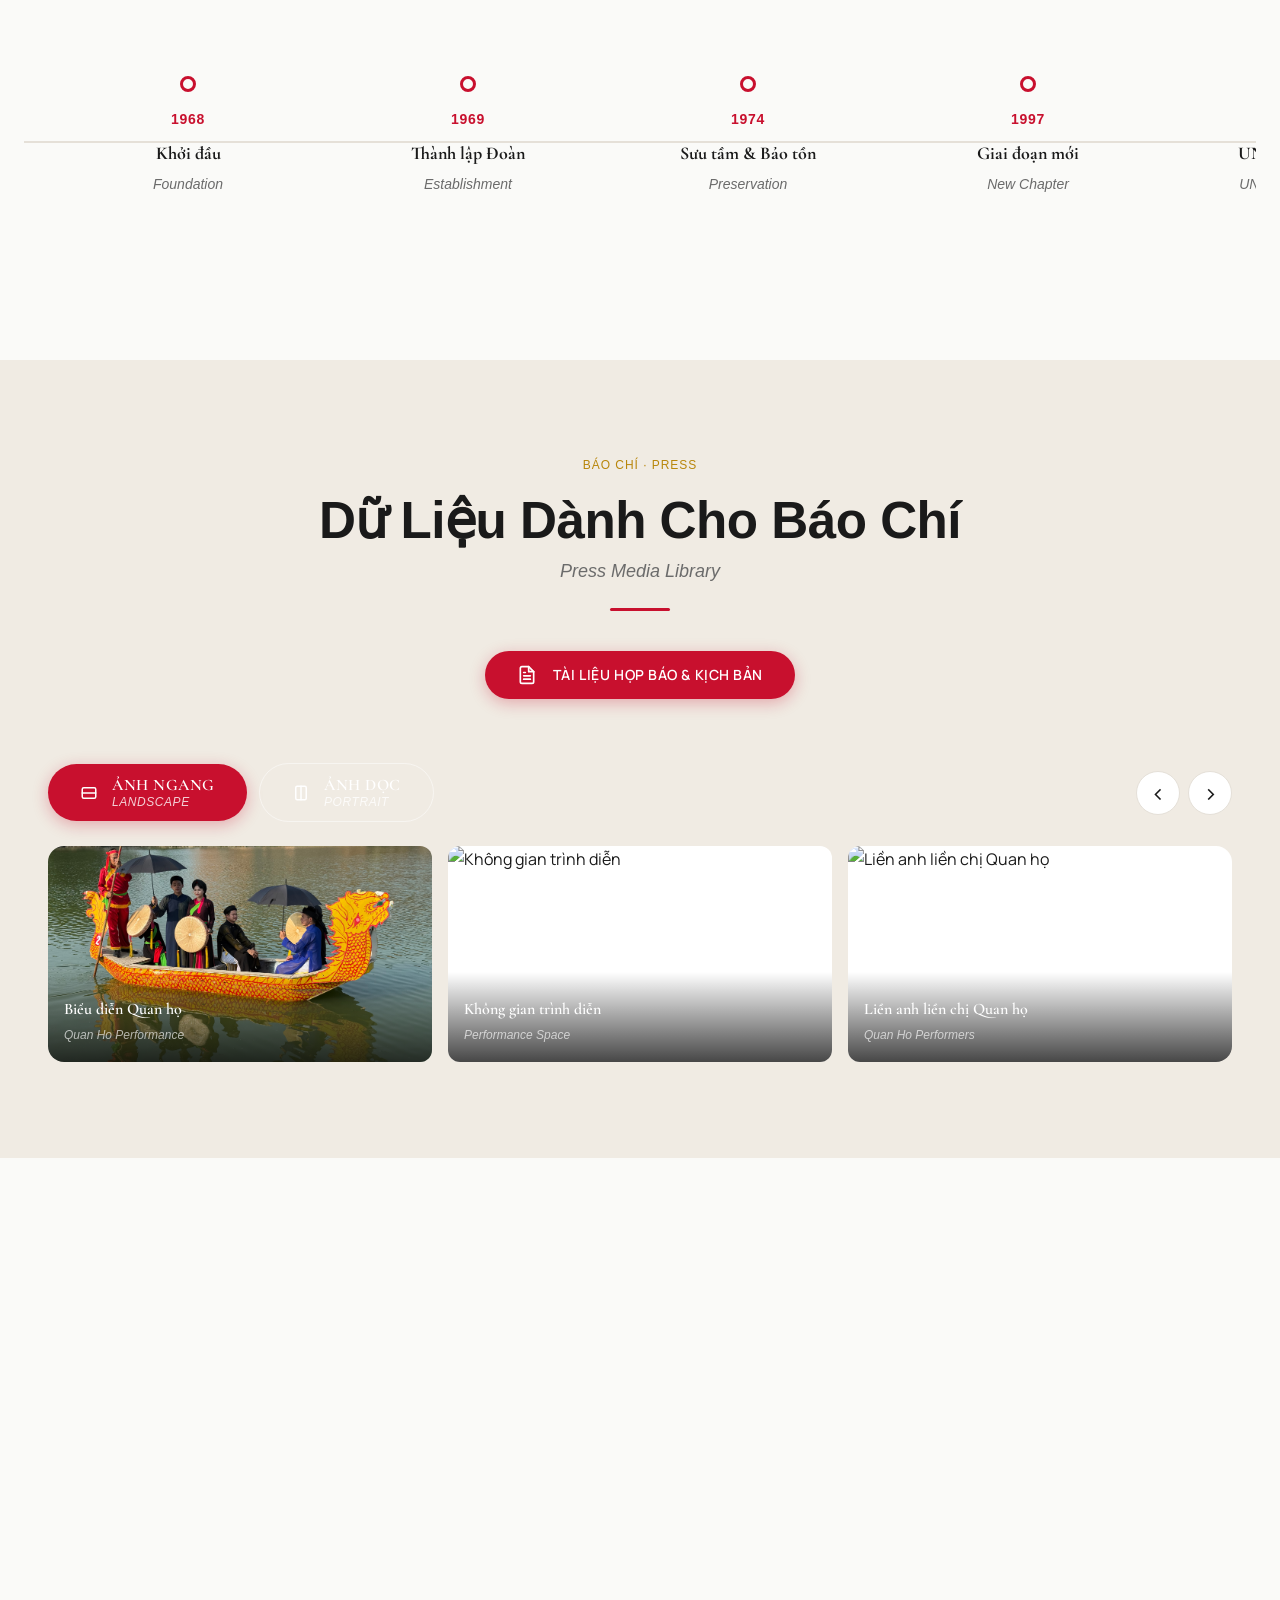
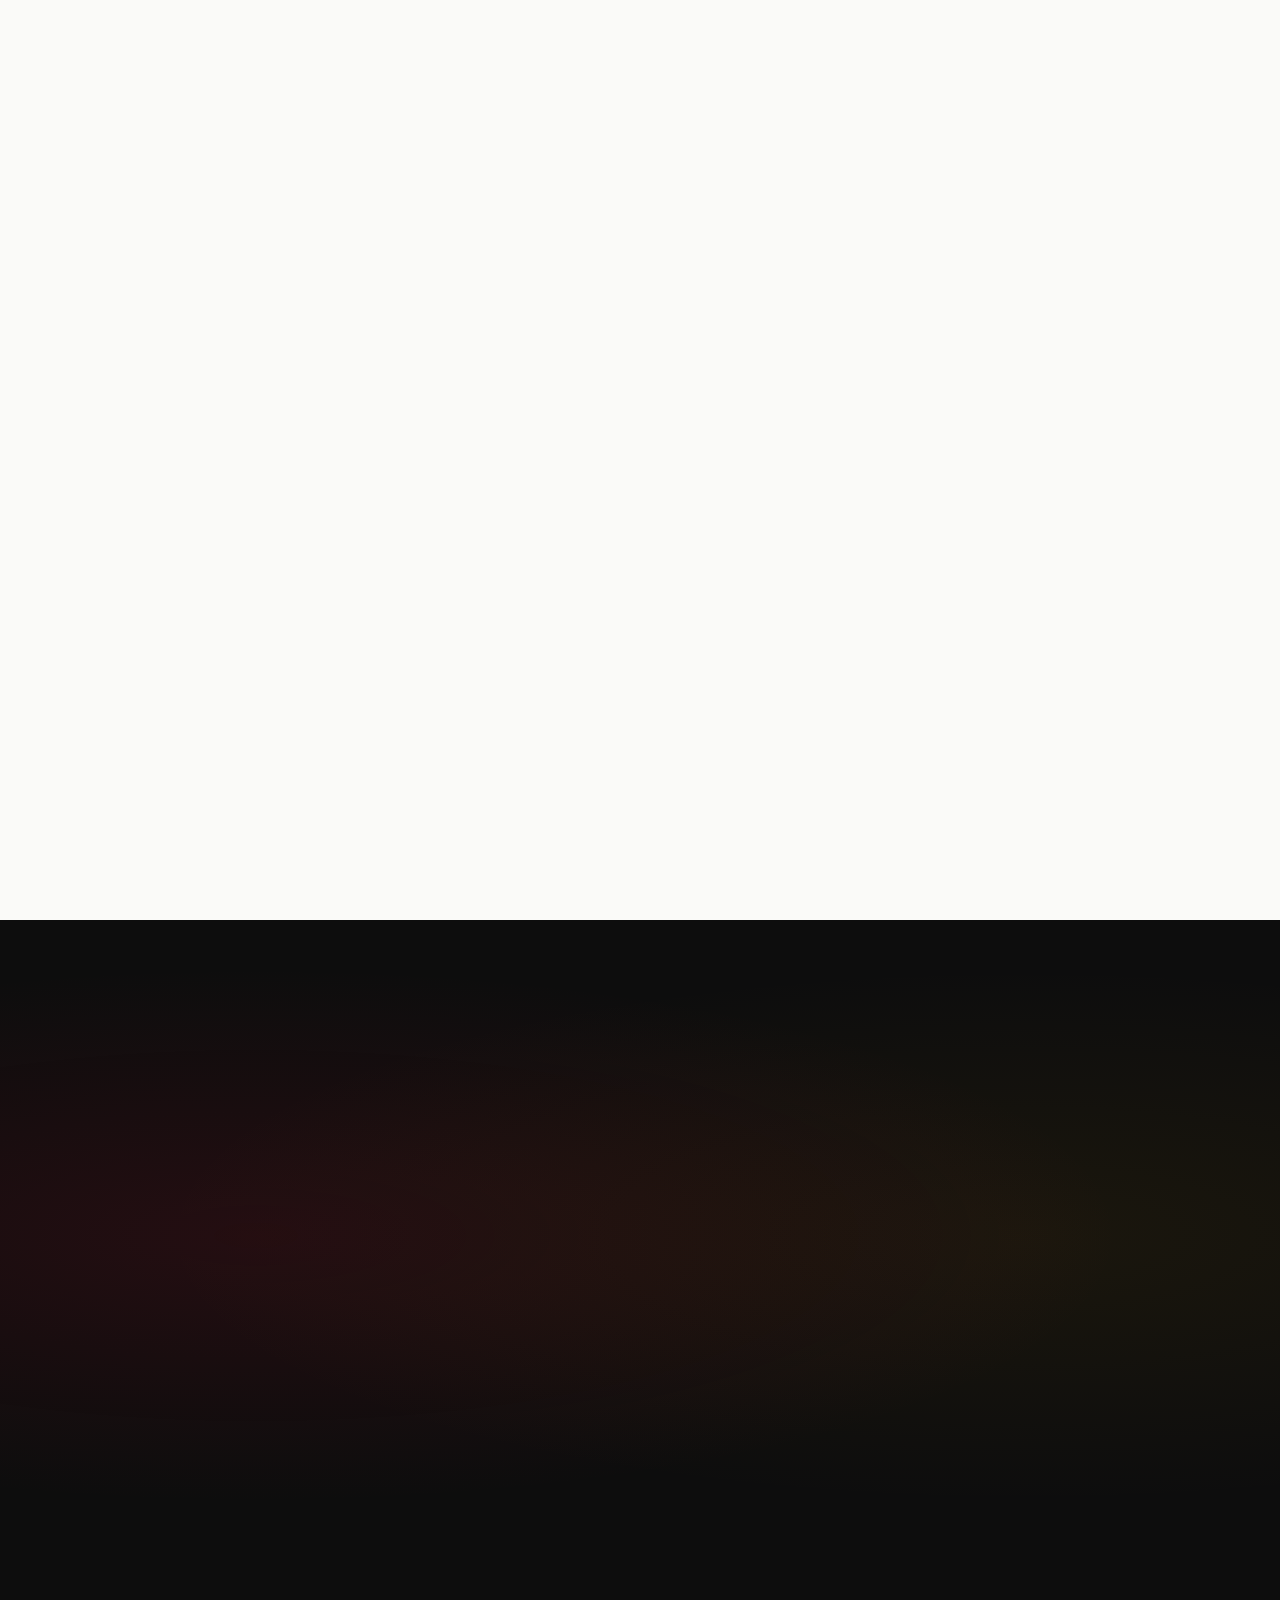
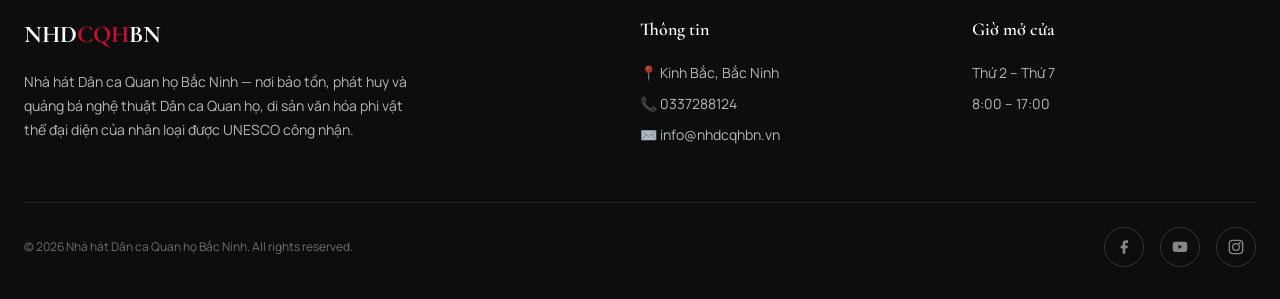
==== commit 3a5e56b8: "document tài liệu báo chí + final landing page" ====
--- a/frontend/index.html
+++ b/frontend/index.html
@@ -187,17 +187,27 @@
           <h2 class="title-vi" id="gallery-title">Dữ Liệu Dành Cho Báo Chí</h2>
           <p class="title-en">Press Media Library</p>
           <div class="section-divider"></div>
+          <button class="btn btn-primary" onclick="openDocLightbox()" style="margin-top: var(--space-4);">
+            <svg width="20" height="20" viewBox="0 0 24 24" fill="none" stroke="currentColor" stroke-width="2" stroke-linecap="round" stroke-linejoin="round" style="margin-right: 8px;"><path d="M14 2H6a2 2 0 0 0-2 2v16a2 2 0 0 0 2 2h12a2 2 0 0 0 2-2V8z"/><polyline points="14 2 14 8 20 8"/><line x1="16" y1="13" x2="8" y2="13"/><line x1="16" y1="17" x2="8" y2="17"/><polyline points="10 9 9 9 8 9"/></svg>
+            Tài liệu Họp báo & Kịch bản
+          </button>
         </div>
         <!-- Tabbed Carousel Header -->
         <div class="tab-carousel-header fade-in-up">
           <div class="gallery-tabs" id="gallery-tabs" style="margin-bottom: 0;">
-            <button class="btn btn-primary" id="tab-landscape" onclick="switchGalleryTab('landscape')">
+            <button class="btn btn-primary tab-btn" id="tab-landscape" onclick="switchGalleryTab('landscape')">
               <svg width="18" height="18" viewBox="0 0 24 24" fill="none" stroke="currentColor" stroke-width="2" stroke-linecap="round" stroke-linejoin="round" style="margin-right: 6px;"><rect x="3" y="5" width="18" height="14" rx="2" ry="2"/><line x1="3" y1="12" x2="21" y2="12"/></svg>
-              Ảnh ngang — Landscape
+              <div class="tab-text">
+                <span class="caption-vi">Ảnh ngang</span>
+                <span class="caption-en">Landscape</span>
+              </div>
             </button>
-            <button class="btn btn-outline" id="tab-portrait" onclick="switchGalleryTab('portrait')">
+            <button class="btn btn-outline tab-btn" id="tab-portrait" onclick="switchGalleryTab('portrait')">
               <svg width="18" height="18" viewBox="0 0 24 24" fill="none" stroke="currentColor" stroke-width="2" stroke-linecap="round" stroke-linejoin="round" style="margin-right: 6px;"><rect x="5" y="3" width="14" height="18" rx="2" ry="2"/><line x1="12" y1="3" x2="12" y2="21"/></svg>
-              Ảnh dọc — Portrait
+              <div class="tab-text">
+                <span class="caption-vi">Ảnh dọc</span>
+                <span class="caption-en">Portrait</span>
+              </div>
             </button>
           </div>
           <div class="carousel-controls" id="tab-carousel-controls">
@@ -366,6 +376,52 @@
   </div>
 
   <!-- ═══════════════════════════════════════════════════════════
+       VIDEO LIGHTBOX MODAL
+       ═══════════════════════════════════════════════════════════ -->
+  <div class="video-lightbox" id="video-lightbox" role="dialog" aria-modal="true" aria-label="Video player">
+    <!-- Close -->
+    <button class="vl-btn vl-close" id="vl-close" aria-label="Đóng">✕</button>
+
+    <!-- Fullscreen -->
+    <button class="vl-btn vl-fullscreen" id="vl-fullscreen" aria-label="Phóng to màn hình" title="Phóng to — Fullscreen">
+      <svg width="18" height="18" viewBox="0 0 24 24" fill="none" stroke="currentColor" stroke-width="2" stroke-linecap="round" stroke-linejoin="round">
+        <polyline points="15 3 21 3 21 9"/><polyline points="9 21 3 21 3 15"/>
+        <line x1="21" y1="3" x2="14" y2="10"/><line x1="3" y1="21" x2="10" y2="14"/>
+      </svg>
+    </button>
+
+    <!-- Info -->
+    <button class="vl-btn vl-info-btn" id="vl-info-btn" aria-label="Thông tin video" title="Thông tin — Info">
+      <svg width="18" height="18" viewBox="0 0 24 24" fill="none" stroke="currentColor" stroke-width="2" stroke-linecap="round" stroke-linejoin="round">
+        <circle cx="12" cy="12" r="10"></circle>
+        <line x1="12" y1="16" x2="12" y2="12"></line>
+        <line x1="12" y1="8" x2="12.01" y2="8"></line>
+      </svg>
+    </button>
+
+    <!-- Player -->
+    <div class="vl-player-wrap" id="vl-player-wrap">
+      <div class="vl-iframe-container" id="vl-iframe-container">
+        <!-- iframe injected by JS -->
+      </div>
+    </div>
+
+    <!-- Caption -->
+    <div class="vl-caption">
+      <div class="vl-caption-vi" id="vl-caption-vi"></div>
+      <div class="vl-caption-en" id="vl-caption-en"></div>
+    </div>
+
+    <!-- Info Panel -->
+    <div class="vl-info-panel" id="vl-info-panel">
+      <h4>Thông tin Video</h4>
+      <div class="lightbox-metadata" id="vl-metadata">
+        <!-- Rendered by JS -->
+      </div>
+    </div>
+  </div>
+
+  <!-- ═══════════════════════════════════════════════════════════
        AI CHAT WIDGET
        ═══════════════════════════════════════════════════════════ -->
   <button class="ai-chat-toggle" id="ai-chat-toggle" aria-label="Mở trợ lý AI lịch sử" aria-expanded="false">
@@ -411,6 +467,204 @@
 
   <!-- Scripts -->
   <script src="data.js"></script>
+  <!-- ── DOCUMENT LIGHTBOX (Press Kit) ─────────────────────── -->
+  <div class="doc-lightbox" id="doc-lightbox" role="dialog" aria-modal="true" aria-labelledby="doc-modal-title">
+    <button class="doc-close" id="doc-close" aria-label="Đóng tài liệu" onclick="closeDocLightbox()">
+      <svg width="24" height="24" viewBox="0 0 24 24" fill="none" stroke="currentColor" stroke-width="2"><line x1="18" y1="6" x2="6" y2="18"/><line x1="6" y1="6" x2="18" y2="18"/></svg>
+    </button>
+    <div class="doc-container">
+      <div class="doc-sidebar">
+        <h3 id="doc-modal-title" style="display:none;">Tài Liệu Báo Chí</h3>
+        <button class="doc-tab-btn active" onclick="switchDocTab('so-vhttdl', this)">Sở VHTTDL</button>
+        <button class="doc-tab-btn" onclick="switchDocTab('nha-hat', this)">Đại diện nhà hát</button>
+        <button class="doc-tab-btn" onclick="switchDocTab('mc', this)">Kịch bản MC</button>
+        
+        <a href="#" class="btn btn-primary doc-download-btn" onclick="alert('Tính năng tải xuống sẽ được cập nhật link sau!'); return false;">
+          <svg width="18" height="18" viewBox="0 0 24 24" fill="none" stroke="currentColor" stroke-width="2" style="margin-right:6px;"><path d="M21 15v4a2 2 0 0 1-2 2H5a2 2 0 0 1-2-2v-4"/><polyline points="7 10 12 15 17 10"/><line x1="12" y1="15" x2="12" y2="3"/></svg>
+          Tải PDF
+        </a>
+      </div>
+      <div class="doc-content-area">
+        
+        <!-- NỘI DUNG SỞ VHTTDL -->
+        <div class="doc-pane active" id="doc-so-vhttdl">
+          <h2 class="doc-title">Phát biểu của Lãnh đạo Sở VHTTDL tỉnh Bắc Ninh</h2>
+          <p>Kính thưa các đồng chí đại diện các ban, ngành, cơ quan thông tấn, báo chí,<br>
+          Kính thưa toàn thể quý vị đại biểu, quý vị khách quý,</p>
+          <p>Lời đầu tiên, thay mặt lãnh đạo Sở Văn hóa, Thể thao và Du lịch tỉnh Bắc Ninh, tôi xin gửi tới toàn thể quý vị đại biểu và các anh chị phóng viên lời chúc sức khỏe và hạnh phúc. Chào mừng quý vị đã đến tham dự buổi họp báo công bố Tour lưu diễn quốc tế “Kinh Bắc Ca Hành” ngày hôm nay.</p>
+          <p>Kính thưa quý vị,<br>
+          Bắc Ninh Kinh Bắc tự hào là vùng đất di sản, nơi gìn giữ những giá trị văn hóa truyền thống vô giá của dân tộc. Trong bối cảnh hội nhập quốc tế ngày càng sâu rộng, việc bảo tồn và chủ động quảng bá di sản ra thế giới là một trong những nhiệm vụ trọng tâm của ngành văn hóa tỉnh nhà.</p>
+          <p>Tour lưu diễn quốc tế “Kinh Bắc Ca Hành” là một dự án văn hóa trọng điểm, mang ý nghĩa chiến lược sâu sắc trên ba phương diện:</p>
+          <ul>
+            <li><strong>Về văn hóa:</strong> Chương trình mang sứ mệnh quảng bá rộng rãi giá trị của Dân ca Quan họ Bắc Ninh - Di sản văn hóa phi vật thể đại diện của nhân loại đã được UNESCO ghi danh - đến với bạn bè quốc tế.</li>
+            <li><strong>Về ngoại giao và du lịch:</strong> Đây là nhịp cầu tăng cường giao lưu văn hóa giữa Việt Nam và các quốc gia châu Âu, mở ra cơ hội quảng bá, thu hút du lịch và kết nối cộng đồng kiều bào hướng về cội nguồn quê hương.</li>
+            <li><strong>Về công nghiệp văn hóa:</strong> Dự án khẳng định bước đi chủ động của Bắc Ninh trong việc phát huy giá trị di sản, biến các giá trị văn hóa truyền thống thành nguồn lực phát triển bền vững.</li>
+          </ul>
+          <p>Để chuẩn bị cho một hành trình xuyên quốc gia dài ngày với quy mô lớn như thế này, tập thể cán bộ, nghệ sĩ của Nhà hát đã phải nỗ lực chuẩn bị rất công phu, tâm huyết và vượt qua không ít thử thách.</p>
+          <p>Đứng trước chuyến đi ý nghĩa này, thay mặt lãnh đạo Sở VHTTDL, tôi gửi gắm trọn vẹn niềm tin và sự kỳ vọng vào các nghệ sĩ - những người chiến sĩ trên mặt trận văn hóa. Chúng tôi mong rằng, mỗi thành viên trong đoàn lưu diễn sẽ mang theo toàn bộ niềm tự hào và tình yêu quê hương lên sân khấu quốc tế. Hãy để mỗi câu ca, mỗi cử chỉ giao tiếp mang đậm cốt cách ứng xử tinh tế, hiếu khách của người Kinh Bắc, chạm đến trái tim của bạn bè năm châu và sưởi ấm lòng những người con xa xứ.</p>
+          <p>Chúng tôi sẽ luôn dõi theo, đồng hành và tạo mọi điều kiện tốt nhất để các nghệ sĩ yên tâm cống hiến, hoàn thành thật trọn vẹn chuyến “ca hành” đầy tự hào này.</p>
+          <p>Thay mặt Sở VHTTDL tỉnh Bắc Ninh, tôi xin chân thành cảm ơn sự quan tâm, đồng hành của các cơ quan thông tấn báo chí. Chúc Tour lưu diễn quốc tế “Kinh Bắc Ca Hành” thành công rực rỡ!</p>
+          <p>Xin trân trọng cảm ơn!</p>
+        </div>
+
+        <!-- NỘI DUNG ĐẠI DIỆN NHÀ HÁT -->
+        <div class="doc-pane" id="doc-nha-hat">
+          <h2 class="doc-title">Phát biểu của Đại diện Nhà hát Dân ca Quan họ</h2>
+          <p>Kính thưa bà Nguyễn Thị Mỹ Hạnh - Giám đốc Sở VHTTDL tỉnh Bắc Ninh,<br>
+          Kính thưa các quý vị đại biểu, các anh chị phóng viên, biên tập viên,</p>
+          <p>Lời đầu tiên, thay mặt Ban Giám đốc và toàn thể nghệ sĩ của Nhà hát, tôi xin gửi lời cảm ơn sâu sắc đến sự quan tâm, chỉ đạo và những lời gửi gắm đầy tâm huyết của đồng chí Giám đốc Sở. Đó là nguồn động viên và là kim chỉ nam để tập thể Nhà hát quyết tâm hoàn thành xuất sắc chuyến lưu diễn này.</p>
+          <p>Sau đây tôi xin tóm tắt những thông tin cốt lõi về lộ trình và nội dung của Tour lưu diễn quốc tế “Kinh Bắc Ca Hành”.</p>
+          <p>“Kinh Bắc ca hành” là chuỗi sự kiện giao lưu văn hóa xuyên châu Âu, kéo dài từ ngày 26/1/2029 đến ngày 11/2/2029. Chúng tôi không chỉ biểu diễn nghệ thuật thuần túy, mà mang đến một hệ sinh thái văn hóa gồm: Trình diễn âm nhạc (80-90 phút), Triển lãm ảnh di sản và Không gian trải nghiệm tương tác.</p>
+          <p>Hành trình được chia làm 3 chặng dừng chân tại Pháp, Đức và Cộng hòa Séc. Đặc biệt, toàn bộ các buổi biểu diễn và không gian trải nghiệm trong tour lưu diễn này hoàn toàn không thu phí vào cửa đối với cả công chúng quốc tế lẫn bà con kiều bào. Đây là nỗ lực rất lớn của tỉnh nhà và các đơn vị đồng hành nhằm phục vụ cộng đồng và lan tỏa giá trị di sản một cách rộng rãi, không vì mục đích thương mại.</p>
+          
+          <div class="doc-stage">
+            <h4>Chặng 1: KHỞI ÂM tại Paris, Pháp (Từ 26/1 - 28/1/2029):</h4>
+            <ul>
+              <li><strong>Chủ đề:</strong> <em>Mời nước mời trầu</em> – là lời chào hiếu khách từ dòng sông Cầu đến bạn bè quốc tế.</li>
+              <li><strong>Địa điểm:</strong> Trụ sở UNESCO tại Paris và Nhà hát Claude Lévi-Strauss.</li>
+              <li><strong>Hoạt động:</strong> Triển lãm ảnh “60 năm hành trình Nhà hát”, không gian mặc thử áo tứ thân, nón quai thao và đêm nhạc Quan họ giao duyên.</li>
+            </ul>
+          </div>
+          
+          <div class="doc-stage">
+            <h4>Chặng 2: GIAO HÒA tại Berlin, Đức (Từ 2/2 – 4/2/2029):</h4>
+            <ul>
+              <li><strong>Chủ đề:</strong> <em>Kết chạ giao duyên</em> - biểu trưng cho sự đối thoại văn hóa toàn cầu.</li>
+              <li><strong>Địa điểm:</strong> Nhà Văn hóa Thế giới (Haus der Kulturen der Welt) và Không gian Humboldt Forum.</li>
+              <li><strong>Hoạt động:</strong> Triển lãm “Di sản sống”, Góc trải nghiệm âm thanh tương tác qua mã QR (hỗ trợ đa ngôn ngữ), và tiết mục biểu diễn kết hợp đặc biệt với một đơn vị nghệ thuật bản địa của Đức.</li>
+            </ul>
+          </div>
+
+          <div class="doc-stage">
+            <h4>Chặng 3: ĐỒNG VỌNG tại Praha, Cộng hòa Séc (Từ 9/2 – 11/2/2029):</h4>
+            <ul>
+              <li><strong>Chủ đề:</strong> <em>Người ơi người ở đừng về</em> – lời kết lưu luyến hướng sâu sắc đến cộng đồng kiều bào.</li>
+              <li><strong>Địa điểm:</strong> Nhà hát Hybernia Theatre và Nhà hát La Fabrika.</li>
+              <li><strong>Hoạt động:</strong> Không gian ký ức “Mang quê hương theo mình”, mô hình “Bản đồ Đồng vọng” lưu lại lời chúc của khán giả. Đêm nhạc tại đây sẽ có các tiết mục hòa giọng chung của các câu lạc bộ văn nghệ kiều bào tại Séc.</li>
+            </ul>
+          </div>
+
+          <p>Kính thưa quý vị,<br>
+          Đoàn lưu diễn với các nghệ sĩ ưu tú của Nhà hát đã hoàn tất công tác tập luyện, sẵn sàng mang trọn vẹn tinh hoa Quan họ nguyên bản lên các sân khấu quốc tế tầm cỡ. Chúng tôi tin rằng “Kinh Bắc Ca Hành” sẽ để lại ấn tượng sâu đậm trong lòng công chúng châu Âu.</p>
+          <p>Sau đây, tôi xin phép được lắng nghe và giải đáp mọi câu hỏi từ các anh chị phóng viên về dự án này.</p>
+          <p>Xin trân trọng cảm ơn quý vị!</p>
+        </div>
+
+        <!-- NỘI DUNG MC -->
+        <div class="doc-pane" id="doc-mc">
+          <h2 class="doc-title">Kịch bản MC - Họp báo công bố Tour lưu diễn</h2>
+          <div class="table-responsive">
+            <table class="doc-table">
+              <thead>
+                <tr>
+                  <th width="20%">Nội dung chính</th>
+                  <th width="70%">Lời dẫn</th>
+                  <th width="10%">Time</th>
+                </tr>
+              </thead>
+              <tbody>
+                <tr>
+                  <td><strong>Khai mạc</strong></td>
+                  <td>
+                    <p>Kính thưa quý vị đại biểu,<br>Kính thưa quý vị khách quý,<br>Quý cơ quan thông tấn báo chí cùng toàn thể quý vị có mặt trong buổi họp báo hôm nay!</p>
+                    <p>Lời đầu tiên, cho phép Huyền Vy thay mặt Ban Tổ chức gửi tới quý vị lời chào trân trọng, lời cảm ơn chân thành vì đã dành thời gian tham dự Họp báo Công bố Tour lưu diễn quốc tế "Kinh Bắc Ca Hành".</p>
+                    <p>Chương trình do Sở Văn hóa, Thể thao và Du lịch Bắc Ninh chỉ đạo, Nhà hát Dân ca Quan họ Bắc Ninh tổ chức thực hiện, với mong muốn đưa những làn điệu Quan họ - Di sản văn hóa phi vật thể đại diện của nhân loại - đến gần hơn với cộng đồng quốc tế, góp phần lan tỏa giá trị văn hóa Việt Nam ra thế giới.</p>
+                    <p>Và ngay sau đây, BTC xin phép được bắt đầu chương trình họp báo.</p>
+                  </td>
+                  <td class="text-center">1p</td>
+                </tr>
+                <tr>
+                  <td><strong>Văn nghệ mở màn</strong></td>
+                  <td>
+                    <p>Kính thưa quý vị,</p>
+                    <p>Nhắc đến Bắc Ninh là nhắc đến miền quê của những câu hát giao duyên đằm thắm, nơi dân ca Quan họ đã trở thành niềm tự hào của văn hóa Việt Nam và được UNESCO ghi danh là Di sản văn hóa phi vật thể đại diện của nhân loại.</p>
+                    <p>Để mở đầu chương trình hôm nay, xin kính mời quý vị cùng thưởng thức một tiết mục dân ca Quan họ đặc sắc do nghệ sĩ Thảo Lan của Nhà hát Dân ca Quan họ Bắc Ninh trình bày.</p>
+                    <p>Xin trân trọng kính mời!</p>
+                    <p><em>(Trình diễn tiết mục Quan họ: ví dụ “Người ơi người ở đừng về” hoặc một trích đoạn Quan họ tiêu biểu)</em></p>
+                    <p><strong>Kết thúc tiết mục:</strong> Xin trân trọng cảm ơn phần trình diễn đầy cảm xúc của nghệ sĩ Nhà hát Dân ca Quan họ Bắc Ninh.</p>
+                  </td>
+                  <td class="text-center">1p</td>
+                </tr>
+                <tr>
+                  <td><strong>Giới thiệu đại biểu</strong></td>
+                  <td>
+                    <p>Tiếp theo chương trình, cho phép Huyền Vy trân trọng giới thiệu sự hiện diện của các vị đại biểu, khách quý:</p>
+                    <ul>
+                      <li>Đại diện lãnh đạo Sở Văn hóa, Thể thao và Du lịch Bắc Ninh. Bà Nguyễn Thị Mỹ Hạnh - GĐ Sở VHTT&DL tỉnh Bắc Ninh</li>
+                      <li>Đại diện Ban Giám đốc Nhà hát Dân ca Quan họ Bắc Ninh. Bà Lưu Mai Phương - GĐ Nhà hát DCQHBN</li>
+                      <li>Các nghệ sĩ, nghệ nhân Quan họ tiêu biểu như Nghệ sĩ ưu tú Hà Thảo Lan…</li>
+                      <li>Đại diện các cơ quan thông tấn, báo chí trung ương và địa phương.</li>
+                      <li>Các đối tác, đơn vị đồng hành cùng chương trình.</li>
+                    </ul>
+                    <p>Xin nhiệt liệt chào mừng sự hiện diện của quý vị!</p>
+                  </td>
+                  <td class="text-center">1p30</td>
+                </tr>
+                <tr>
+                  <td><strong>Trình chiếu teaser</strong></td>
+                  <td>
+                    <p>Kính thưa quý vị,</p>
+                    <p>“Kinh Bắc Ca Hành” là hành trình đưa tiếng hát Quan họ vượt qua biên giới địa lý, trở thành cầu nối văn hóa giữa Việt Nam và bạn bè quốc tế.</p>
+                    <p>Trong khuôn khổ chương trình, Ban Tổ chức sẽ triển khai chuỗi hoạt động biểu diễn, giao lưu văn hóa và quảng bá nghệ thuật Quan họ tại nhiều quốc gia, góp phần giới thiệu bản sắc văn hóa Việt Nam tới cộng đồng quốc tế cũng như kiều bào Việt Nam ở nước ngoài.</p>
+                    <p>Ngay sau đây, xin kính mời quý vị cùng hướng lên màn hình để theo dõi video giới thiệu Tour lưu diễn quốc tế “Kinh Bắc Ca Hành”.</p>
+                  </td>
+                  <td class="text-center">1p</td>
+                </tr>
+                <tr>
+                  <td><strong>Phát biểu của đại diện sở</strong></td>
+                  <td>
+                    <p>Kính thưa quý vị,</p>
+                    <p>Tiếp nối chương trình, Ban Tổ chức xin trân trọng kính mời bà Nguyễn Thị Mỹ Hạnh - GĐ Sở VHTT&DL Bắc Ninh lên phát biểu chỉ đạo và chia sẻ về ý nghĩa của Chương trình lưu diễn quốc tế “Kinh Bắc Ca Hành”.</p>
+                    <p>Xin trân trọng kính mời!</p>
+                    <p><em>(Đại diện Sở phát biểu)</em></p>
+                    <p><strong>MC:</strong> Xin trân trọng cảm ơn những chia sẻ và định hướng đầy ý nghĩa từ Đại diện Sở Văn hóa, Thể thao và Du lịch Bắc Ninh.</p>
+                  </td>
+                  <td class="text-center">2p</td>
+                </tr>
+                <tr>
+                  <td><strong>Phát biểu của đại diện nhà hát</strong></td>
+                  <td>
+                    <p>Thưa quý vị,</p>
+                    <p>Để hiểu rõ hơn về mục tiêu, nội dung và hành trình sắp tới của chương trình, xin trân trọng kính mời bà Lưu Mai Phương - Đại diện Ban Giám đốc Nhà hát Dân ca Quan họ Bắc Ninh lên phát biểu và chính thức công bố Chương trình lưu diễn quốc tế “Kinh Bắc Ca Hành”.</p>
+                    <p>Xin trân trọng kính mời!</p>
+                    <p><em>(Đại diện Nhà hát phát biểu)</em></p>
+                    <p><strong>MC:</strong> Xin trân trọng cảm ơn phần phát biểu và những thông tin vừa được chia sẻ.</p>
+                  </td>
+                  <td class="text-center">2p</td>
+                </tr>
+                <tr>
+                  <td><strong>Giao lưu và giải đáp với báo chí</strong></td>
+                  <td>
+                    <p>Kính thưa quý vị,</p>
+                    <p>Để giúp các cơ quan thông tấn, báo chí có thêm thông tin về Tour lưu diễn quốc tế “Kinh Bắc Ca Hành”, chúng tôi xin dành ít phút cho phần giao lưu và hỏi đáp.</p>
+                    <p>Xin kính mời các cơ quan báo chí đặt câu hỏi.</p>
+                    <p><em>(Báo chí đặt câu hỏi)</em></p>
+                    <p><strong>MC:</strong> Xin cảm ơn câu hỏi từ quý cơ quan báo chí. Xin trân trọng kính mời đại diện Ban Tổ chức chia sẻ.</p>
+                    <p><em>(Đại diện trả lời)</em></p>
+                    <p><strong>MC:</strong> Xin trân trọng cảm ơn phần chia sẻ từ đại diện Ban Tổ chức. Do thời lượng chương trình có hạn, các câu hỏi chi tiết hơn xin vui lòng trao đổi trực tiếp với Ban Tổ chức sau buổi họp báo. Toàn bộ thông tin chính thức của chương trình cũng đã được gửi trong bộ tài liệu báo chí dành cho quý vị.</p>
+                  </td>
+                  <td class="text-center">10p</td>
+                </tr>
+                <tr>
+                  <td><strong>Bế mạc</strong></td>
+                  <td>
+                    <p>Kính thưa quý vị,</p>
+                    <p>Họp báo Công bố Tour lưu diễn quốc tế “Kinh Bắc Ca Hành” đến đây xin được khép lại.</p>
+                    <p>Thay mặt Ban Tổ chức, xin chân thành cảm ơn sự hiện diện của quý vị đại biểu, các cơ quan báo chí, các đối tác và toàn thể khách mời đã đồng hành cùng chương trình.</p>
+                    <p>Kính chúc quý vị sức khỏe, thành công và tiếp tục đồng hành cùng hành trình đưa dân ca Quan họ Bắc Ninh vươn xa trên trường quốc tế.</p>
+                    <p>Xin trân trọng cảm ơn và kính chào!</p>
+                  </td>
+                  <td class="text-center">1p</td>
+                </tr>
+              </tbody>
+            </table>
+          </div>
+        </div>
+
+      </div>
+    </div>
+  </div>
+
   <script src="app.js"></script>
 
   <script>
--- a/frontend/styles.css
+++ b/frontend/styles.css
@@ -918,6 +918,34 @@
   align-items: center;
 }
 
+.tab-btn {
+  text-transform: none;
+  padding: var(--space-3) var(--space-5);
+  height: auto;
+}
+
+.tab-text {
+  display: flex;
+  flex-direction: column;
+  align-items: flex-start;
+  text-align: left;
+}
+
+.tab-text .caption-vi {
+  font-family: var(--font-display);
+  font-size: var(--text-base);
+  font-weight: 600;
+  line-height: 1.2;
+}
+
+.tab-text .caption-en {
+  font-size: var(--text-xs);
+  font-style: italic;
+  font-weight: 400;
+  opacity: 0.8;
+  line-height: 1.2;
+}
+
 /* ── GALLERY GRID (Landscape / Portrait tabs) ──────────────── */
 .gallery-masonry {
   display: grid;
@@ -1673,7 +1701,9 @@
   border-radius: var(--radius-xl);
   box-shadow: var(--shadow-xl);
   z-index: var(--z-chat);
-  display: none;
+  visibility: hidden;
+  pointer-events: none;
+  display: flex;
   flex-direction: column;
   overflow: hidden;
   transform: translateY(10px) scale(0.95);
@@ -1682,7 +1712,8 @@
 }
 
 .ai-chat-panel.active {
-  display: flex;
+  visibility: visible;
+  pointer-events: auto;
   transform: translateY(0) scale(1);
   opacity: 1;
 }
@@ -1895,7 +1926,7 @@
   }
 
   .gallery-masonry {
-    column-count: 2;
+    grid-template-columns: repeat(2, 1fr);
   }
 
   .era-header {
@@ -1953,7 +1984,7 @@
 
 @media (max-width: 640px) {
   .gallery-masonry {
-    column-count: 1;
+    grid-template-columns: 1fr;
   }
 
   .hero-buttons {
@@ -1967,9 +1998,12 @@
     justify-content: center;
   }
 
-  .video-interviews-grid {
-    grid-template-columns: 1fr 1fr;
-    gap: var(--space-3);
+  .featured-video-title .title-vi {
+    font-size: var(--text-xl);
+  }
+
+  .featured-video-title .title-en {
+    font-size: var(--text-base);
   }
 
   .testimonial-card {
@@ -2355,3 +2389,566 @@
 .metadata-value { text-align: right; word-break: break-all; margin-left: var(--space-4); }
 @media (max-width: 768px) { .lightbox-info { top: 20px; right: 70px; } .lightbox-info-panel { right: 50%; transform: translateX(50%) translateY(10px); bottom: 80px; width: 90%; max-width: 320px; } .lightbox-info-panel.active { transform: translateX(50%) translateY(0); } }
 
+/* ══════════════════════════════════════════════════════════════
+   VIDEO LIGHTBOX — Mini player modal (matches image lightbox UX)
+   ══════════════════════════════════════════════════════════════ */
+
+.video-lightbox {
+  position: fixed;
+  inset: 0;
+  z-index: var(--z-modal);
+  background: rgba(0, 0, 0, 0.95);
+  /* Use visibility/opacity for animatable open/close — NOT display:none */
+  display: flex;
+  align-items: center;
+  justify-content: center;
+  flex-direction: column;
+  padding: 72px var(--space-4) var(--space-6); /* top: clear buttons, sides + bottom */
+  box-sizing: border-box;
+  opacity: 0;
+  visibility: hidden;
+  pointer-events: none;
+  transition: opacity var(--duration-normal) var(--ease-out),
+              visibility 0s linear var(--duration-normal);
+  overflow-y: auto;
+  /* Prevent body scroll bleed */
+  overscroll-behavior: contain;
+}
+
+.video-lightbox.active {
+  opacity: 1;
+  visibility: visible;
+  pointer-events: auto;
+  transition: opacity var(--duration-normal) var(--ease-out),
+              visibility 0s linear 0s;
+}
+
+/* Shared button style (mirrors .lightbox-btn) */
+.vl-btn {
+  position: absolute;
+  background: rgba(255, 255, 255, 0.1);
+  border: 1px solid rgba(255, 255, 255, 0.15);
+  color: white;
+  width: 52px;
+  height: 52px;
+  border-radius: var(--radius-full);
+  display: flex;
+  align-items: center;
+  justify-content: center;
+  font-size: var(--text-xl);
+  transition: all var(--duration-fast);
+  cursor: pointer;
+  backdrop-filter: blur(8px);
+  -webkit-backdrop-filter: blur(8px);
+}
+
+.vl-btn:hover {
+  background: rgba(255, 255, 255, 0.22);
+  transform: scale(1.07);
+}
+
+.vl-btn:focus-visible {
+  outline: 3px solid var(--color-accent);
+  outline-offset: 2px;
+}
+
+/* Button positions */
+.vl-close      { top: var(--space-6); right: var(--space-6); font-size: var(--text-base); }
+.vl-fullscreen { top: var(--space-6); right: calc(var(--space-6) + 64px); }
+.vl-info-btn   { top: var(--space-6); right: calc(var(--space-6) + 128px); }
+
+/* Player wrapper */
+.vl-player-wrap {
+  width: min(85vw, 960px);
+  /* Constrain height so player never pushes below viewport */
+  max-height: calc(100dvh - 160px); /* 72px top bar + caption space */
+  position: relative;
+  border-radius: var(--radius-xl);
+  overflow: hidden;
+  box-shadow: 0 32px 80px rgba(0, 0, 0, 0.6), 0 0 0 1px rgba(255, 255, 255, 0.06);
+  flex-shrink: 0;
+}
+
+.vl-iframe-container {
+  position: relative;
+  width: 100%;
+  padding-top: 56.25%; /* 16:9 */
+  background: #000;
+  border-radius: var(--radius-xl);
+  overflow: hidden;
+}
+
+.vl-iframe-container iframe {
+  position: absolute;
+  inset: 0;
+  width: 100%;
+  height: 100%;
+  border: none;
+  border-radius: var(--radius-xl);
+}
+
+/* Portrait videos (9:16) — narrower player */
+.vl-player-wrap.portrait {
+  width: min(42vw, 420px);
+}
+
+.vl-player-wrap.portrait .vl-iframe-container {
+  padding-top: 177.78%; /* 9:16 */
+}
+
+/* Caption */
+.vl-caption {
+  text-align: center;
+  margin-top: var(--space-4);
+  color: white;
+  padding: 0 var(--space-4);
+  /* Don't grow too tall on small screens */
+  flex-shrink: 0;
+  max-width: min(85vw, 960px);
+  width: 100%;
+}
+
+.vl-caption-vi {
+  font-family: var(--font-display);
+  font-size: clamp(var(--text-lg), 3vw, var(--text-2xl));
+  font-weight: 600;
+  /* Prevent overflow on very long Vietnamese titles */
+  overflow-wrap: break-word;
+  word-break: break-word;
+  display: -webkit-box;
+  -webkit-line-clamp: 2;
+  -webkit-box-orient: vertical;
+  overflow: hidden;
+}
+
+.vl-caption-en {
+  font-size: clamp(var(--text-sm), 1.8vw, var(--text-base));
+  font-style: italic;
+  color: rgba(255, 255, 255, 0.55);
+  margin-top: var(--space-1);
+  overflow-wrap: break-word;
+  display: -webkit-box;
+  -webkit-line-clamp: 1;
+  -webkit-box-orient: vertical;
+  overflow: hidden;
+}
+
+/* Info Panel (mirrors .lightbox-info-panel) */
+.vl-info-panel {
+  position: absolute;
+  top: 80px;
+  right: var(--space-6);
+  background: rgba(10, 10, 10, 0.88);
+  backdrop-filter: blur(14px);
+  -webkit-backdrop-filter: blur(14px);
+  border: 1px solid rgba(255, 255, 255, 0.1);
+  border-radius: var(--radius-lg);
+  padding: var(--space-5);
+  color: white;
+  font-family: 'SVN-Avo Regular', 'SVN-Avo', sans-serif;
+  font-size: var(--text-sm);
+  width: 300px;
+  opacity: 0;
+  visibility: hidden;
+  transform: translateY(10px);
+  transition: all var(--duration-fast) var(--ease-out);
+  z-index: 100;
+  pointer-events: none;
+}
+
+.vl-info-panel.active {
+  opacity: 1;
+  visibility: visible;
+  transform: translateY(0);
+  pointer-events: auto;
+}
+
+.vl-info-panel h4 {
+  font-family: var(--font-display);
+  font-size: var(--text-base);
+  margin-bottom: var(--space-4);
+  border-bottom: 1px solid rgba(255, 255, 255, 0.15);
+  padding-bottom: var(--space-2);
+  color: var(--color-accent);
+  letter-spacing: 0.05em;
+}
+
+/* ── Responsive ── */
+
+/* Tablet (≤768px) */
+@media (max-width: 768px) {
+  .vl-player-wrap          { width: 94vw; max-height: calc(100dvh - 150px); }
+  .vl-player-wrap.portrait { width: 72vw; }
+
+  /* Tighten button spacing */
+  .vl-close      { top: var(--space-4); right: var(--space-4); width: 44px; height: 44px; }
+  .vl-fullscreen { top: var(--space-4); right: calc(var(--space-4) + 54px); width: 44px; height: 44px; }
+  .vl-info-btn   { top: var(--space-4); right: calc(var(--space-4) + 108px); width: 44px; height: 44px; }
+
+  /* Info panel: centered, scrollable on tablet */
+  .vl-info-panel {
+    top: 64px;
+    right: 50%;
+    transform: translateX(50%) translateY(10px);
+    width: 90%;
+    max-width: 320px;
+    max-height: calc(100dvh - 100px);
+    overflow-y: auto;
+  }
+  .vl-info-panel.active {
+    transform: translateX(50%) translateY(0);
+  }
+
+  .video-lightbox {
+    padding-top: 64px;
+  }
+}
+
+/* Large phones (≤640px) */
+@media (max-width: 640px) {
+  /* Interview grid: single column so 16:9 cards have breathing room */
+  .video-interviews-grid {
+    grid-template-columns: 1fr;
+    gap: var(--space-4);
+  }
+}
+
+/* Small phones (≤480px) */
+@media (max-width: 480px) {
+  .vl-player-wrap          { width: 100vw; border-radius: 0; max-height: calc(100dvh - 140px); }
+  .vl-player-wrap.portrait { width: 84vw; border-radius: var(--radius-xl); }
+  .vl-caption-vi           { -webkit-line-clamp: 3; }
+
+  /* Stack info panel higher on tiny screens */
+  .vl-info-panel {
+    top: 56px;
+    width: 95%;
+  }
+
+  .video-lightbox {
+    padding-top: 58px;
+    padding-left: var(--space-2);
+    padding-right: var(--space-2);
+  }
+}
+
+/* Landscape orientation on phones — prioritize player width, shrink height */
+@media (max-height: 500px) and (orientation: landscape) {
+  .ai-chat-panel {
+    max-height: calc(100dvh - 100px);
+  }
+
+  .video-lightbox {
+    padding-top: 52px;
+    padding-bottom: var(--space-2);
+    flex-direction: row;
+    align-items: center;
+    justify-content: center;
+    gap: var(--space-4);
+    overflow-x: hidden;
+  }
+
+  .vl-player-wrap {
+    /* In landscape: use height-based constraint so player fits the screen */
+    width: auto;
+    height: calc(100dvh - 60px);
+    max-height: calc(100dvh - 60px);
+    aspect-ratio: 16 / 9;
+    flex-shrink: 0;
+  }
+
+  .vl-caption {
+    /* Hide caption in landscape to save space */
+    display: none;
+  }
+
+  /* Buttons row across the top */
+  .vl-close      { top: var(--space-2); right: var(--space-2);  width: 40px; height: 40px; }
+  .vl-fullscreen { top: var(--space-2); right: calc(var(--space-2) + 48px); width: 40px; height: 40px; }
+  .vl-info-btn   { top: var(--space-2); right: calc(var(--space-2) + 96px); width: 40px; height: 40px; }
+
+  .vl-info-panel {
+    top: 48px;
+    right: var(--space-2);
+    transform: translateY(10px);
+    max-height: calc(100dvh - 60px);
+    overflow-y: auto;
+    width: 240px;
+  }
+  .vl-info-panel.active {
+    transform: translateY(0);
+  }
+
+  .lightbox-info-panel {
+    top: 48px;
+    bottom: auto;
+    right: var(--space-2);
+    transform: translateY(10px);
+    max-height: calc(100dvh - 60px);
+    overflow-y: auto;
+    width: 240px;
+  }
+  .lightbox-info-panel.active {
+    transform: translateY(0);
+  }
+}
+
+/* ── DOCUMENT LIGHTBOX (Press Kit) ────────────────────────── */
+.doc-lightbox {
+  position: fixed;
+  inset: 0;
+  z-index: calc(var(--z-modal) + 10);
+  background: rgba(0, 0, 0, 0.95);
+  display: flex;
+  align-items: center;
+  justify-content: center;
+  opacity: 0;
+  visibility: hidden;
+  transition: opacity var(--duration-normal) var(--ease-spring), visibility var(--duration-normal) var(--ease-spring);
+}
+
+.doc-lightbox.active {
+  opacity: 1;
+  visibility: visible;
+}
+
+.doc-close {
+  position: absolute;
+  top: var(--space-4);
+  right: var(--space-4);
+  width: 48px;
+  height: 48px;
+  border-radius: 50%;
+  background: rgba(255, 255, 255, 0.1);
+  color: white;
+  display: flex;
+  align-items: center;
+  justify-content: center;
+  border: none;
+  cursor: pointer;
+  z-index: 2;
+  transition: background var(--duration-fast);
+}
+
+.doc-close:hover {
+  background: rgba(255, 255, 255, 0.2);
+}
+
+.doc-container {
+  width: 90%;
+  max-width: 1200px;
+  height: 90vh;
+  background: var(--color-surface);
+  border-radius: var(--radius-xl);
+  overflow: hidden;
+  display: flex;
+  transform: translateY(20px) scale(0.98);
+  transition: transform var(--duration-normal) var(--ease-spring);
+}
+
+.doc-lightbox.active .doc-container {
+  transform: translateY(0) scale(1);
+}
+
+.doc-sidebar {
+  width: 260px;
+  background: var(--color-bg-alt);
+  border-right: 1px solid var(--color-border);
+  padding: var(--space-6) var(--space-4);
+  display: flex;
+  flex-direction: column;
+  gap: var(--space-2);
+  flex-shrink: 0;
+}
+
+.doc-tab-btn {
+  width: 100%;
+  text-align: left;
+  padding: var(--space-3) var(--space-4);
+  background: transparent;
+  border: none;
+  border-radius: var(--radius-md);
+  color: var(--color-text-muted);
+  font-family: var(--font-sans);
+  font-size: var(--text-base);
+  font-weight: 500;
+  cursor: pointer;
+  transition: all var(--duration-fast);
+}
+
+.doc-tab-btn:hover {
+  background: rgba(0, 0, 0, 0.05);
+  color: var(--color-text);
+}
+
+.doc-tab-btn.active {
+  background: var(--color-accent);
+  color: white;
+}
+
+.doc-download-btn {
+  margin-top: auto;
+  justify-content: center;
+}
+
+.doc-content-area {
+  flex: 1;
+  padding: var(--space-8);
+  overflow-y: auto;
+  background: var(--color-surface);
+}
+
+.doc-pane {
+  display: none;
+  max-width: 800px;
+  margin: 0 auto;
+}
+
+.doc-pane.active {
+  display: block;
+  animation: docFadeIn 0.4s ease-out forwards;
+}
+
+@keyframes docFadeIn {
+  from { opacity: 0; transform: translateY(10px); }
+  to { opacity: 1; transform: translateY(0); }
+}
+
+.doc-title {
+  font-family: var(--font-display);
+  font-size: var(--text-2xl);
+  color: var(--color-accent);
+  margin-bottom: var(--space-6);
+  border-bottom: 2px solid var(--color-border);
+  padding-bottom: var(--space-4);
+}
+
+.doc-pane p {
+  font-size: var(--text-base);
+  line-height: 1.7;
+  color: var(--color-text);
+  margin-bottom: var(--space-4);
+}
+
+.doc-stage {
+  background: var(--color-bg-alt);
+  border-left: 4px solid var(--color-accent);
+  padding: var(--space-4) var(--space-6);
+  margin-bottom: var(--space-4);
+  border-radius: 0 var(--radius-lg) var(--radius-lg) 0;
+}
+
+.doc-stage h4 {
+  font-size: var(--text-lg);
+  margin-bottom: var(--space-2);
+  color: var(--color-text);
+}
+
+.doc-stage ul {
+  list-style: none;
+  padding: 0;
+  margin: 0;
+}
+
+.doc-stage li {
+  margin-bottom: var(--space-2);
+  padding-left: var(--space-4);
+  position: relative;
+  line-height: 1.6;
+}
+
+.doc-stage li::before {
+  content: "•";
+  color: var(--color-accent);
+  position: absolute;
+  left: 0;
+  font-weight: bold;
+}
+
+.table-responsive {
+  width: 100%;
+  overflow-x: auto;
+}
+
+.doc-table {
+  width: 100%;
+  border-collapse: collapse;
+  margin-top: var(--space-4);
+}
+
+.doc-table th {
+  background: var(--color-accent);
+  color: white;
+  padding: var(--space-3) var(--space-4);
+  text-align: left;
+  font-weight: 600;
+}
+
+.doc-table td {
+  border: 1px solid var(--color-border);
+  padding: var(--space-3) var(--space-4);
+  vertical-align: top;
+}
+
+.doc-table p {
+  margin-bottom: var(--space-2);
+}
+
+.doc-table p:last-child {
+  margin-bottom: 0;
+}
+
+.text-center {
+  text-align: center;
+}
+
+@media (max-width: 768px) {
+  .doc-container {
+    flex-direction: column;
+    height: 100%;
+    width: 100%;
+    border-radius: 0;
+    transform: translateY(0) scale(1);
+  }
+  .doc-sidebar {
+    width: 100%;
+    border-right: none;
+    border-bottom: 1px solid var(--color-border);
+    padding: var(--space-4);
+    flex-direction: row;
+    overflow-x: auto;
+    /* hide scrollbar */
+    scrollbar-width: none;
+    align-items: center;
+  }
+  .doc-sidebar::-webkit-scrollbar {
+    display: none;
+  }
+  .doc-tab-btn {
+    white-space: nowrap;
+    width: auto;
+    padding: var(--space-2) var(--space-4);
+  }
+  .doc-download-btn {
+    margin-top: 0;
+    margin-left: auto;
+    white-space: nowrap;
+  }
+  .doc-content-area {
+    padding: var(--space-4);
+  }
+  .doc-close {
+    top: var(--space-2);
+    right: var(--space-2);
+    background: var(--color-accent);
+  }
+  .doc-title {
+    font-size: var(--text-xl);
+    margin-bottom: var(--space-4);
+    padding-bottom: var(--space-3);
+  }
+  .doc-pane p {
+    font-size: 15px; /* Slightly smaller for mobile reading */
+  }
+}
+
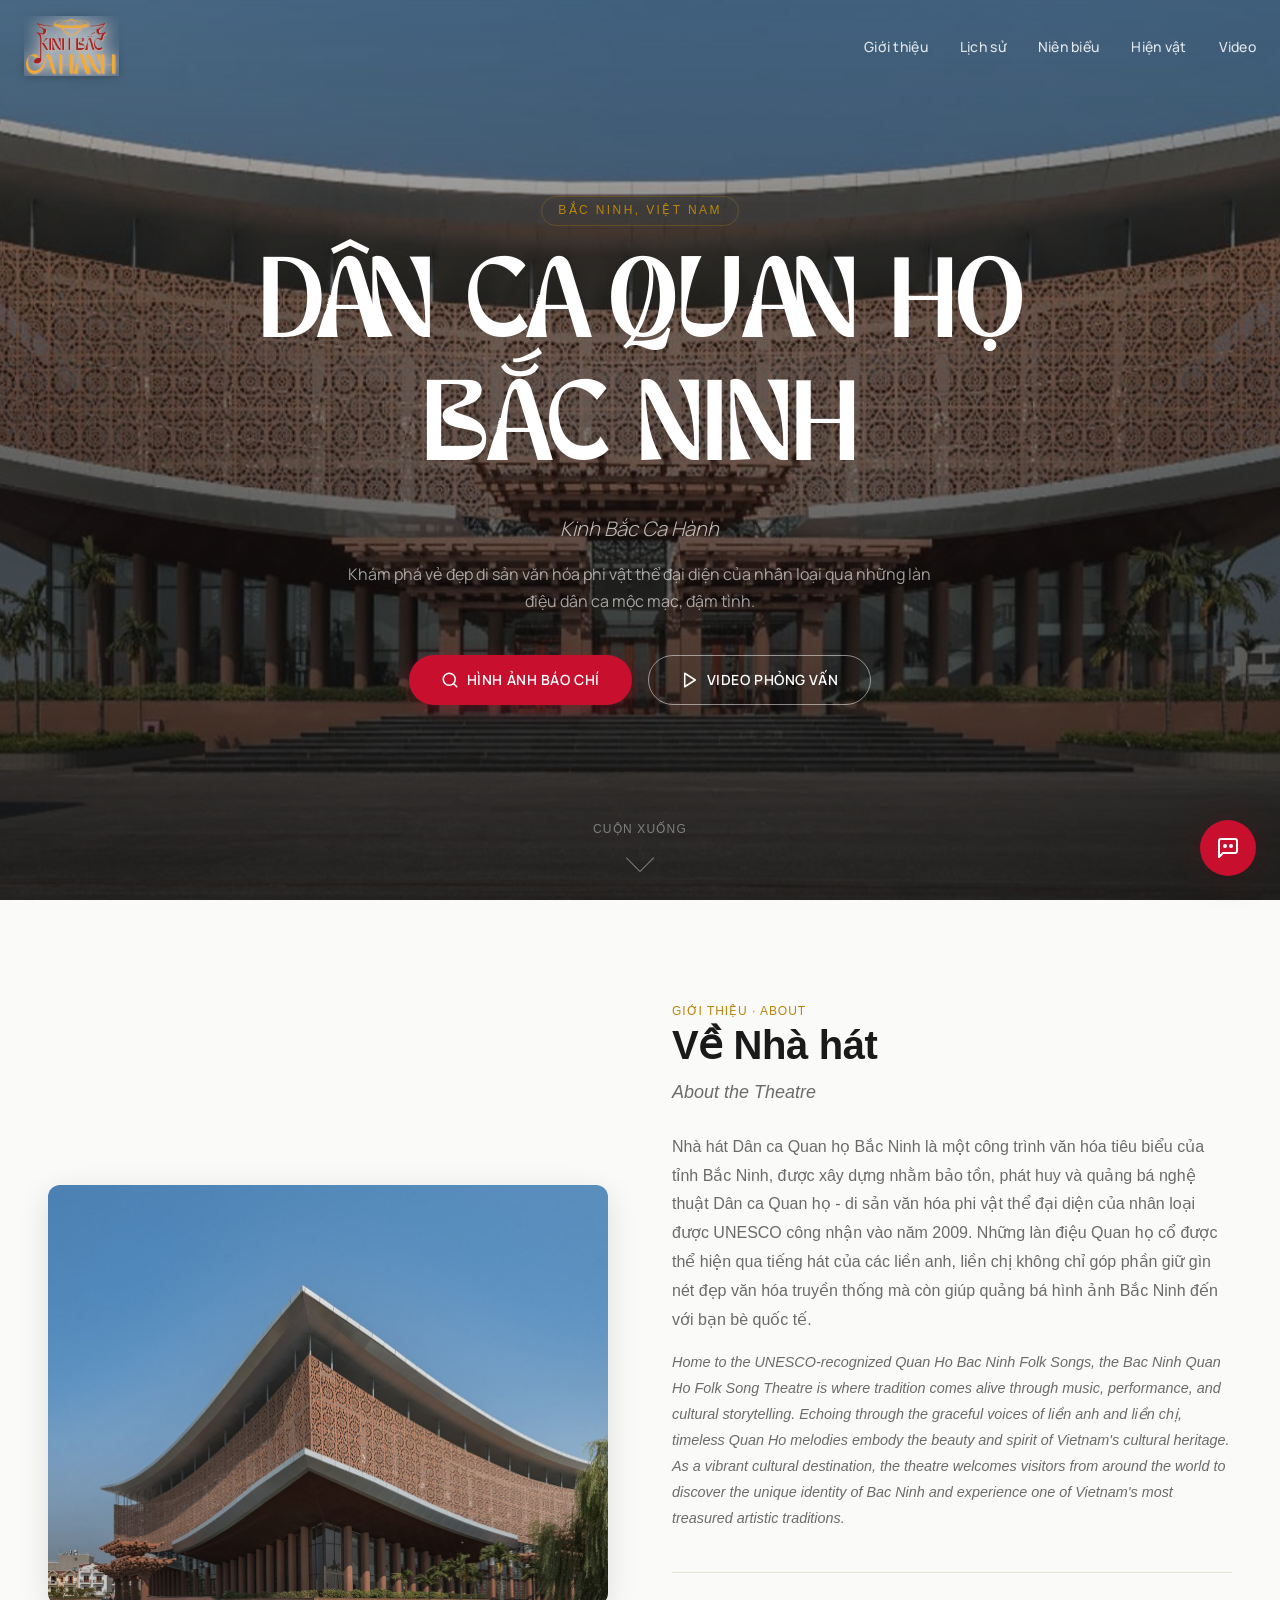
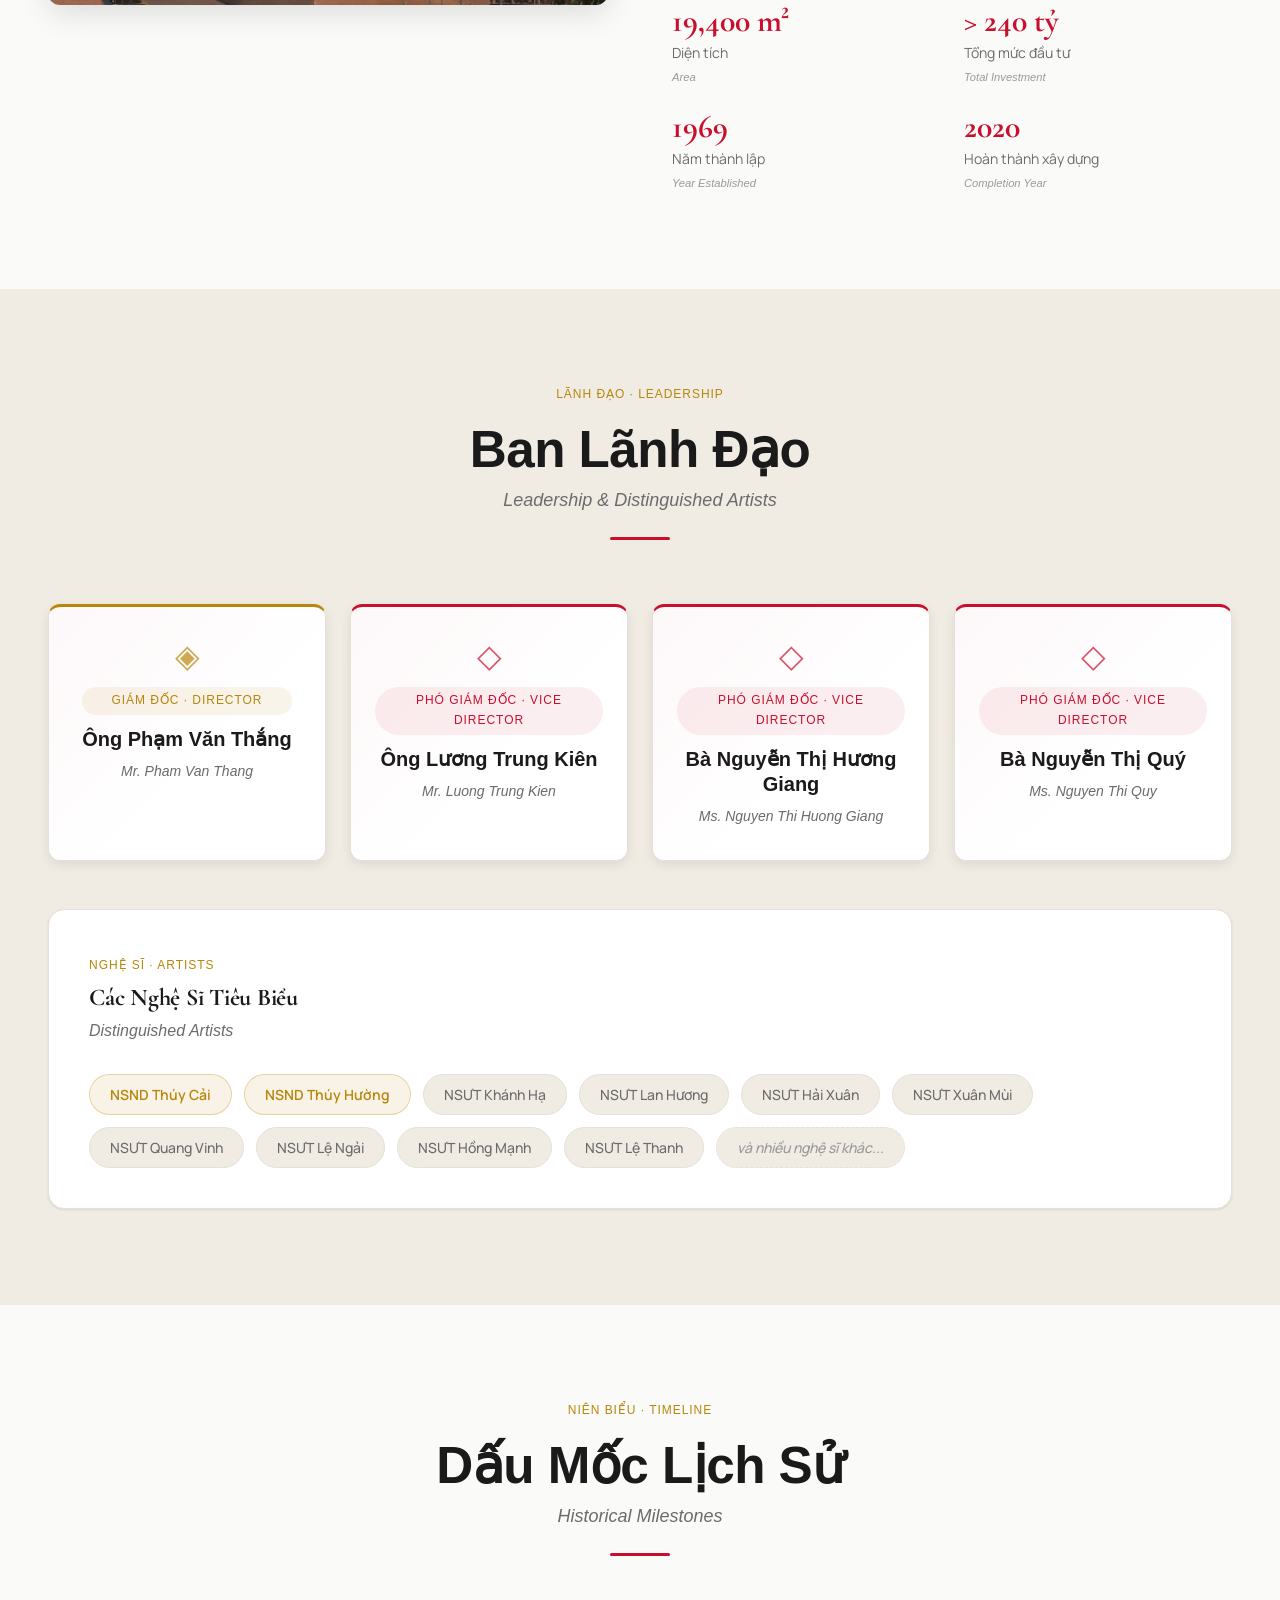
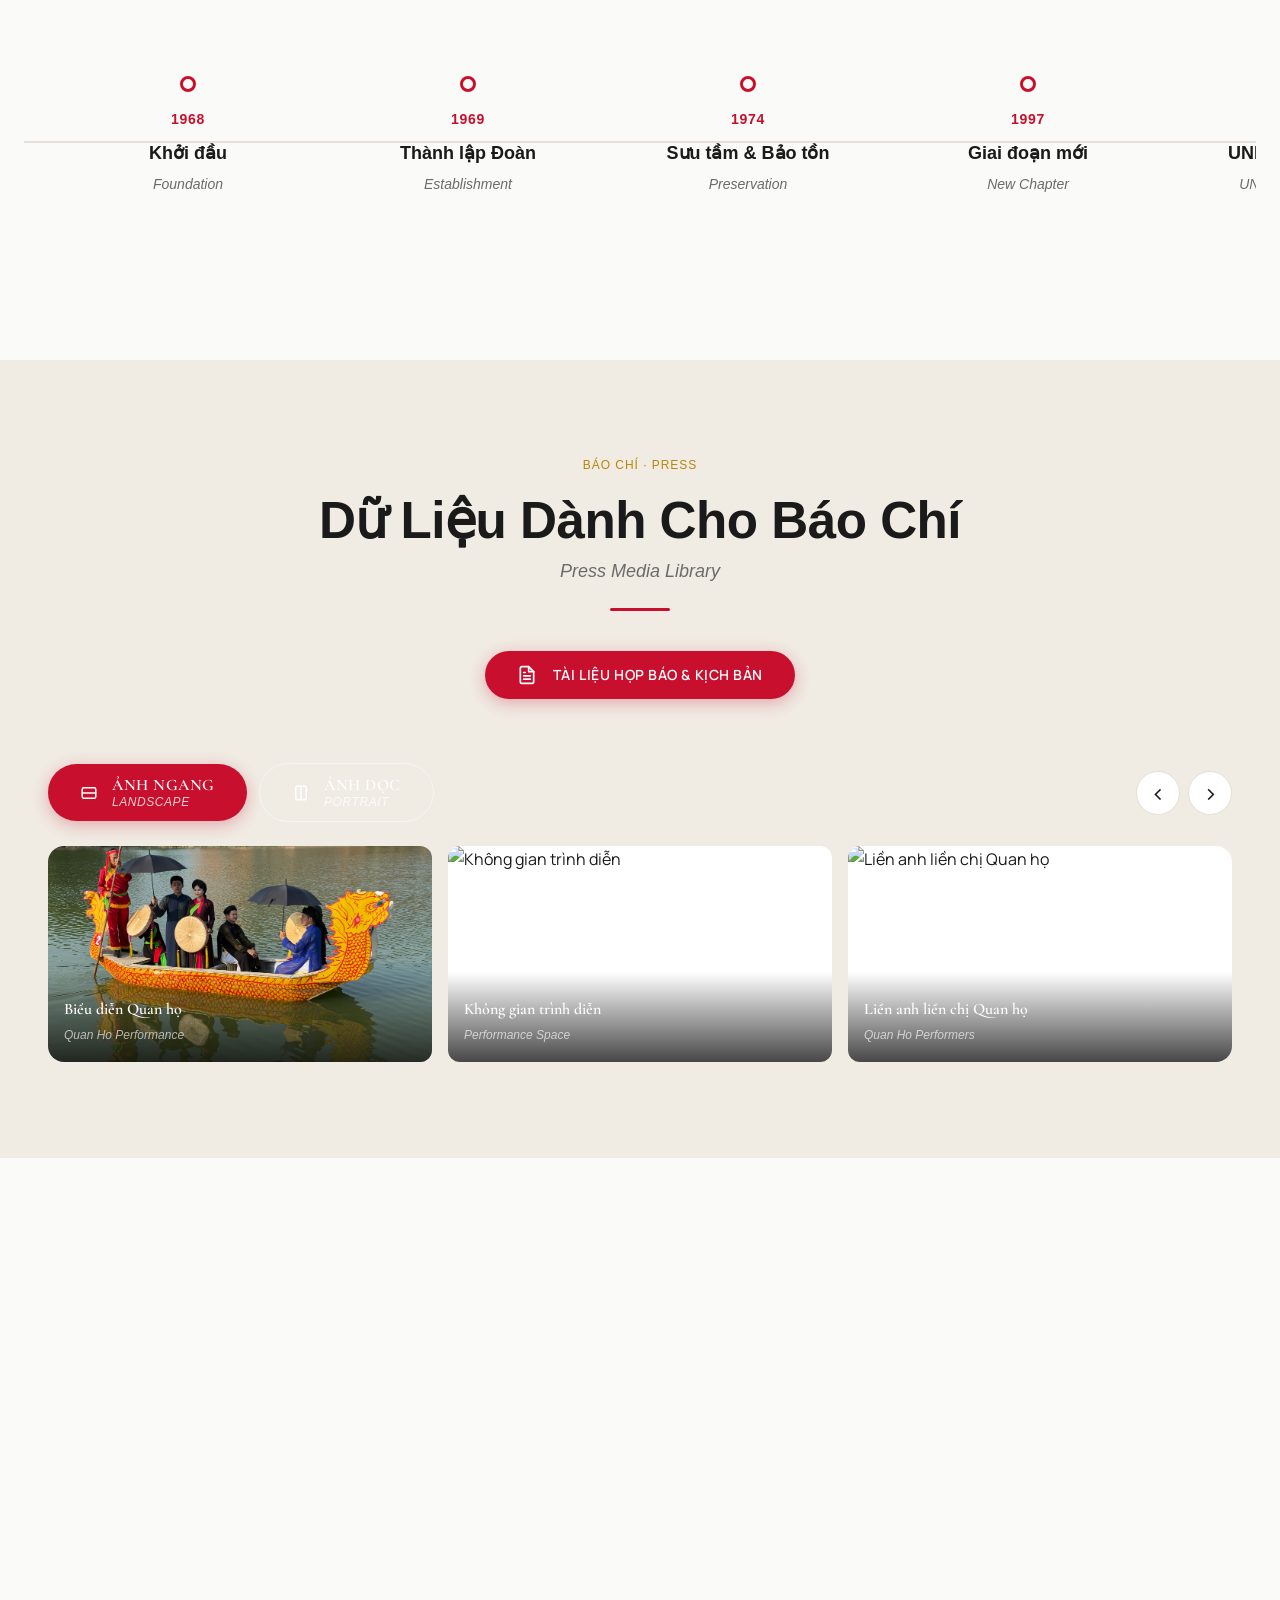
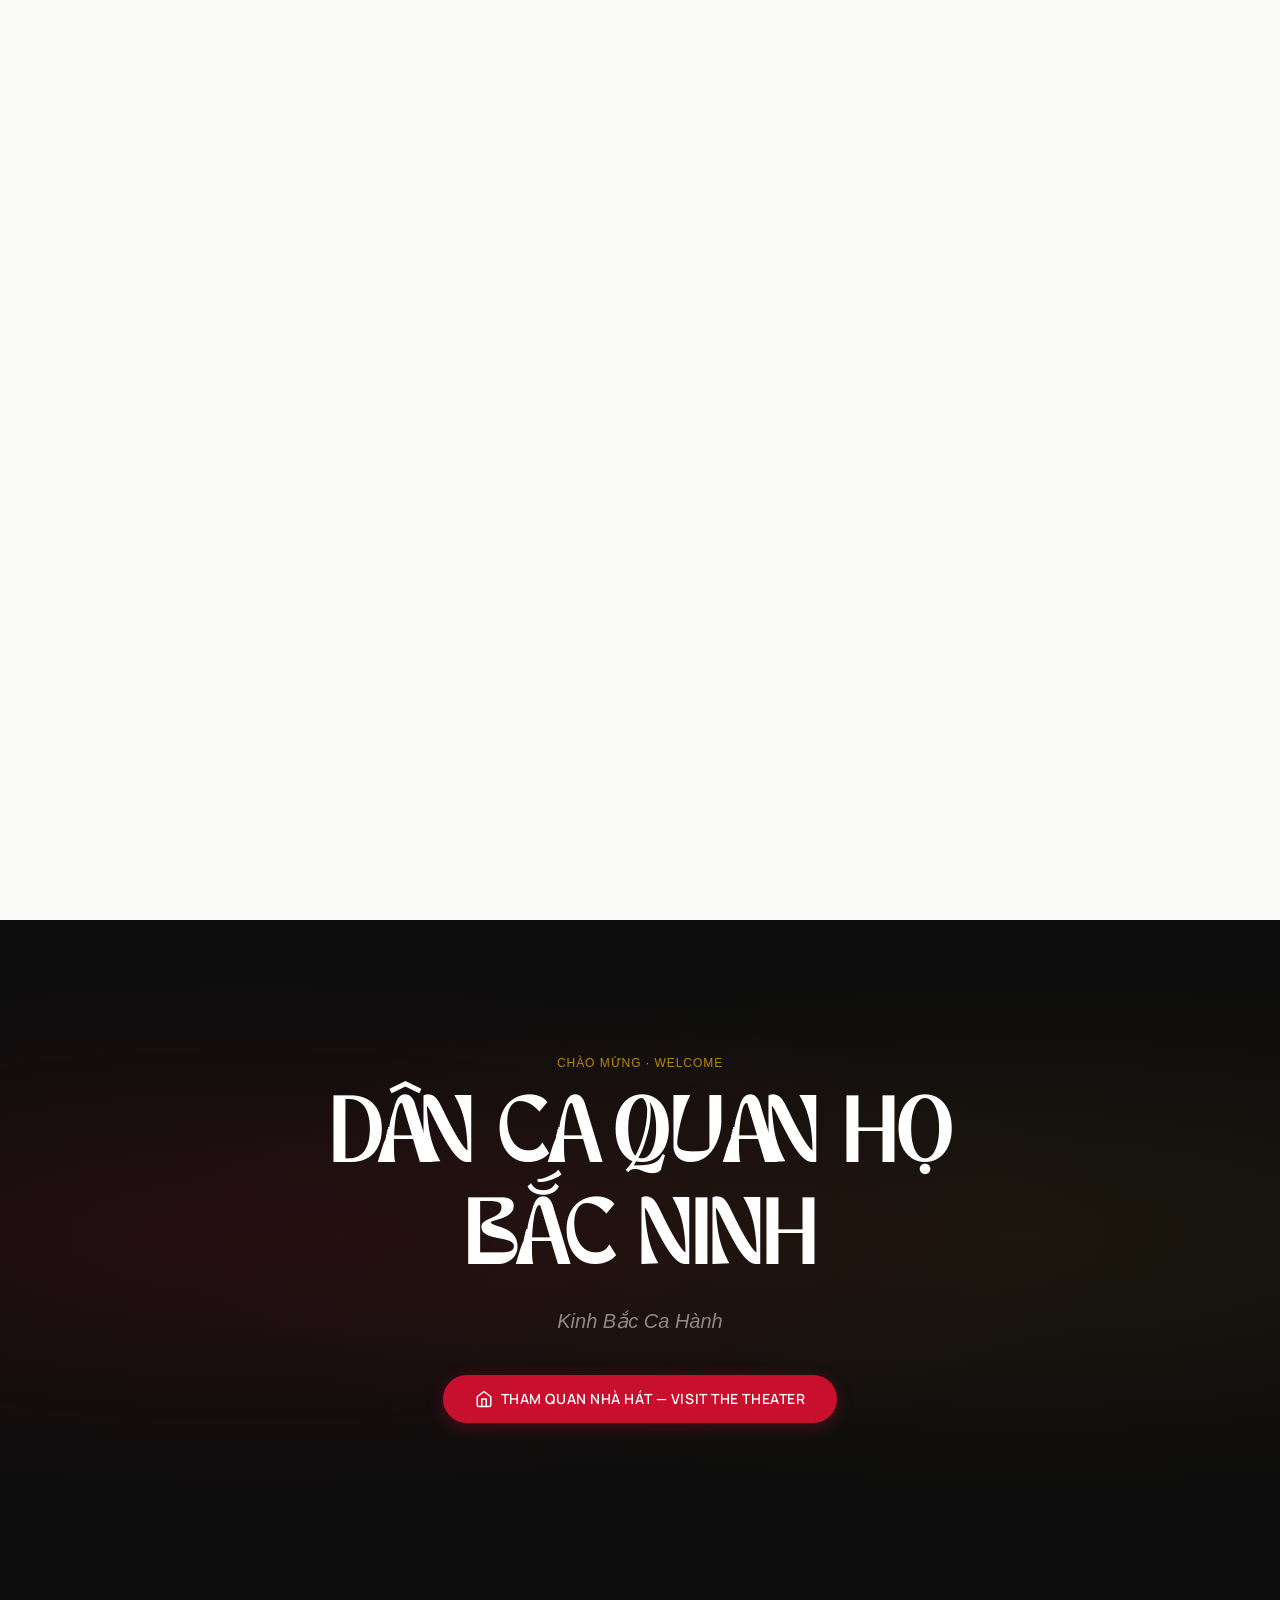
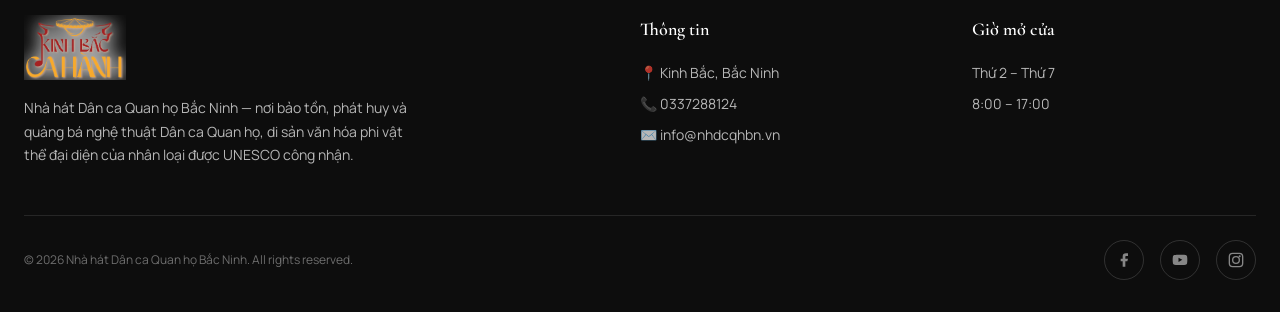
==== commit c3eb7d6c: "update logo chân web" ====
--- a/frontend/index.html
+++ b/frontend/index.html
@@ -297,7 +297,9 @@
   <footer class="footer" id="footer" role="contentinfo">
     <div class="footer-grid">
       <div class="footer-brand">
-        <div class="footer-logo">NHD<span class="accent">CQH</span>BN</div>
+        <div class="footer-logo">
+          <img src="images/Logo.png" alt="Nhà hát Dân ca Quan họ Bắc Ninh" style="height: 65px; width: auto; max-width: 100%;">
+        </div>
         <p>
           Nhà hát Dân ca Quan họ Bắc Ninh — nơi bảo tồn, phát huy và quảng bá nghệ thuật Dân ca Quan họ, di sản văn hóa phi vật thể đại diện của nhân loại được UNESCO công nhận.
         </p>
--- a/frontend/styles.css
+++ b/frontend/styles.css
@@ -871,7 +871,7 @@
 }
 
 .timeline-title-vi {
-  font-family: var(--font-display);
+  font-family: 'SVN-Avo', sans-serif;
   font-size: var(--text-lg);
   font-weight: 700;
   margin-bottom: var(--space-1);
@@ -2117,7 +2117,7 @@
 }
 
 .leader-card__name-vi {
-  font-family: var(--font-display);
+  font-family: 'SVN-Avo', sans-serif;
   font-size: var(--text-xl);
   font-weight: 700;
   color: var(--color-text);
@@ -2802,6 +2802,7 @@
   display: none;
   max-width: 800px;
   margin: 0 auto;
+  font-family: 'SVN-Avo', sans-serif;
 }
 
 .doc-pane.active {
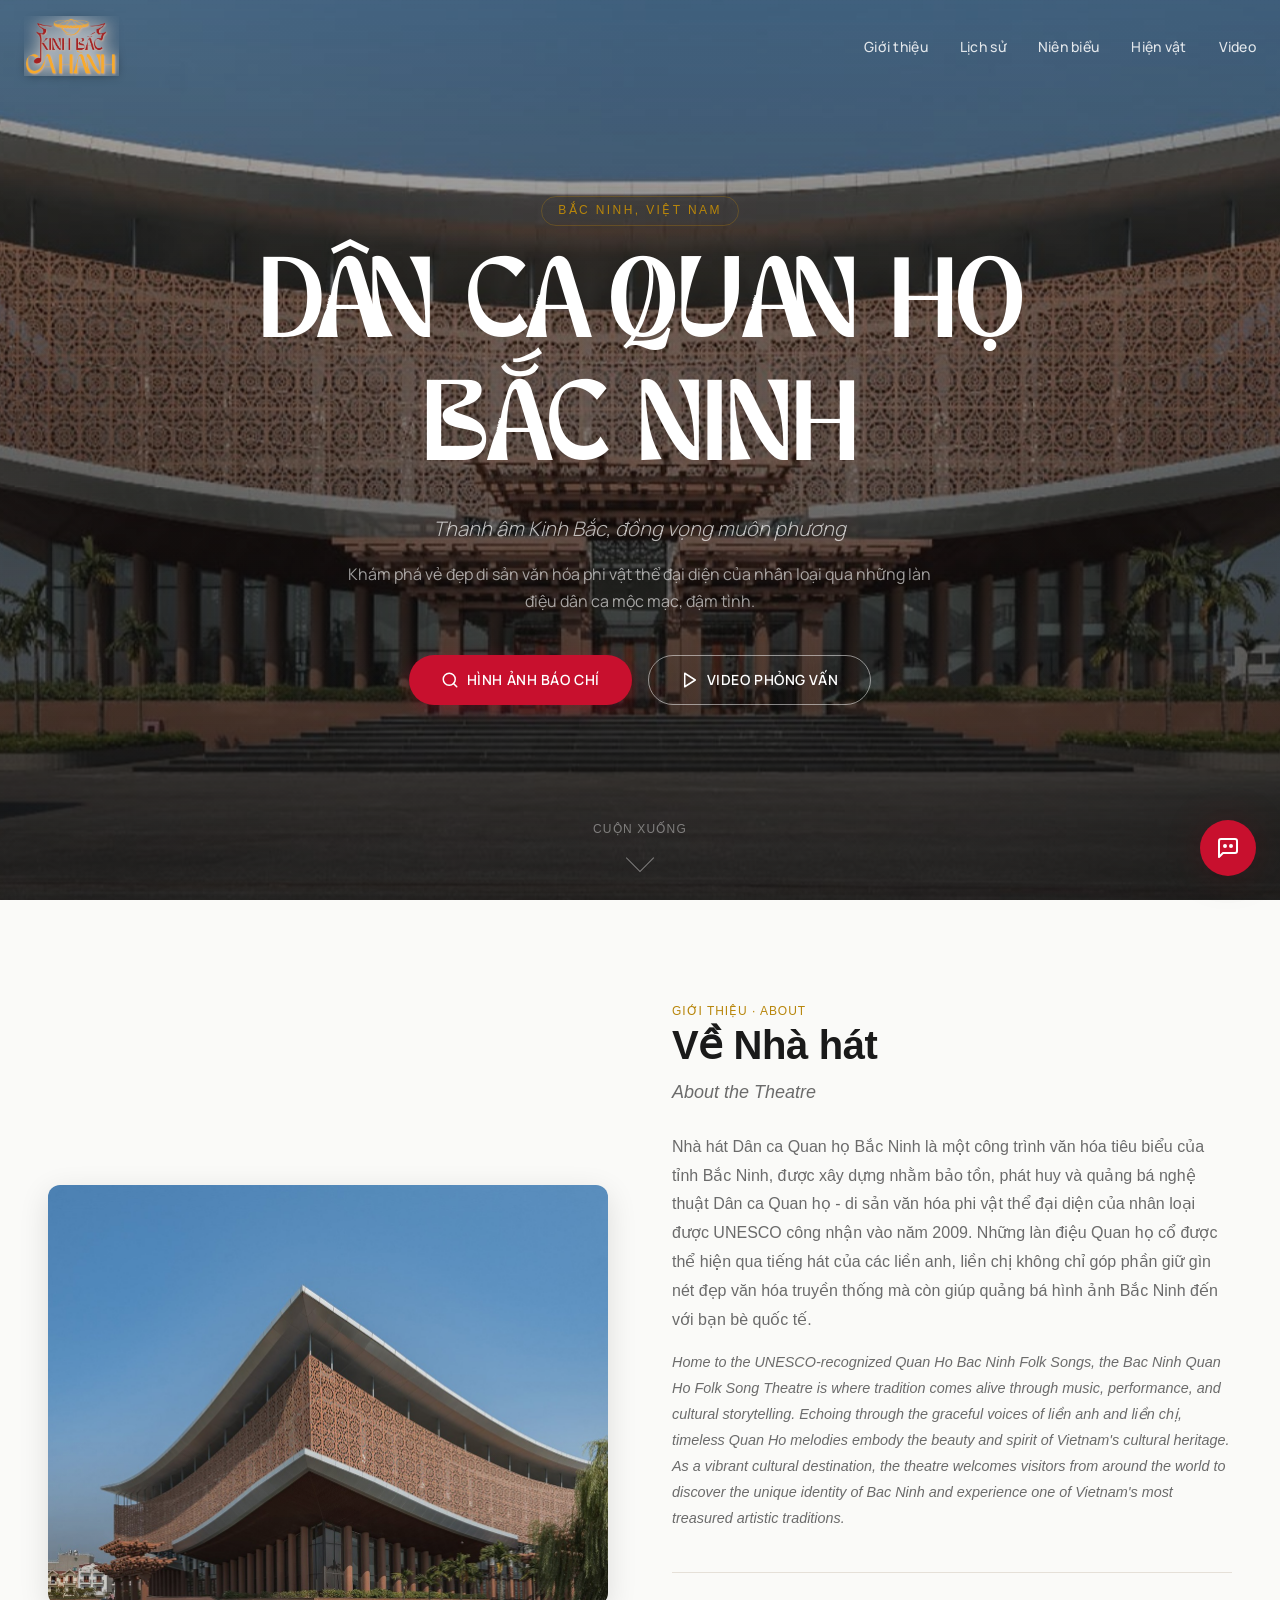
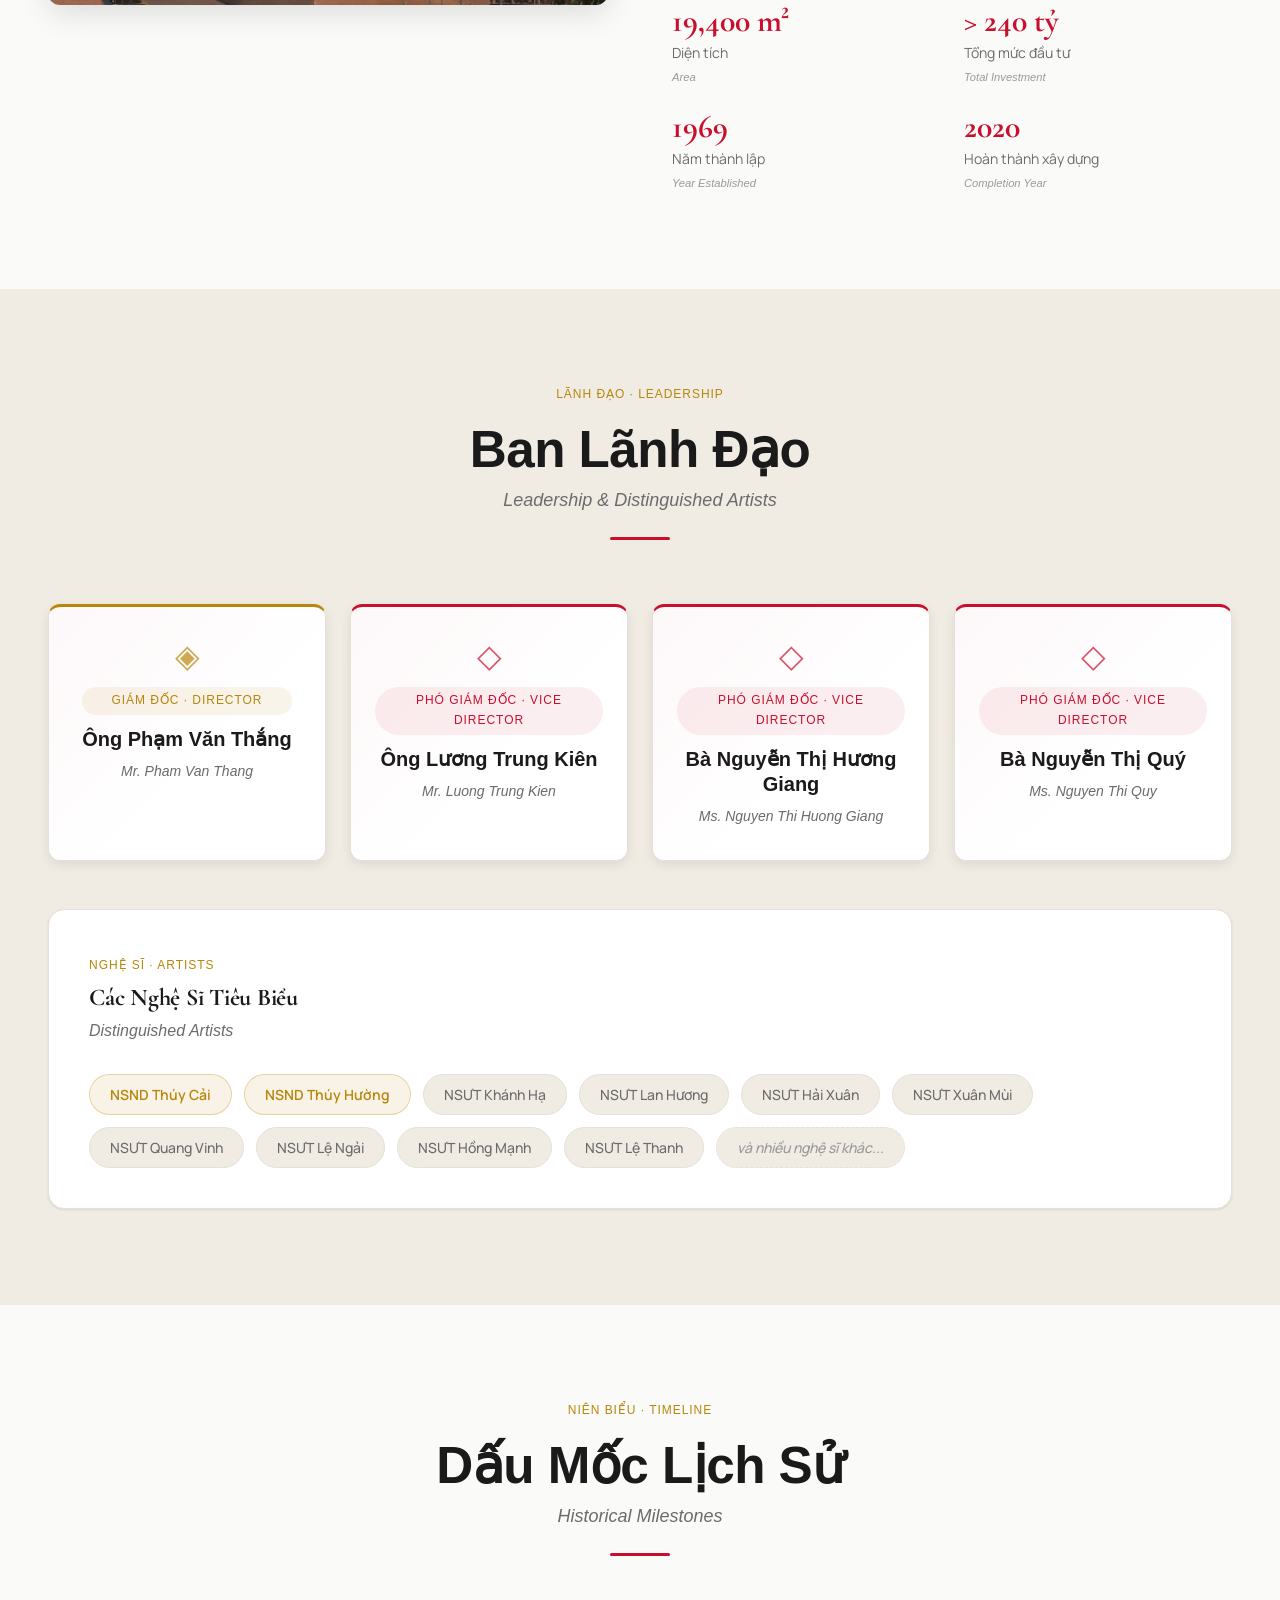
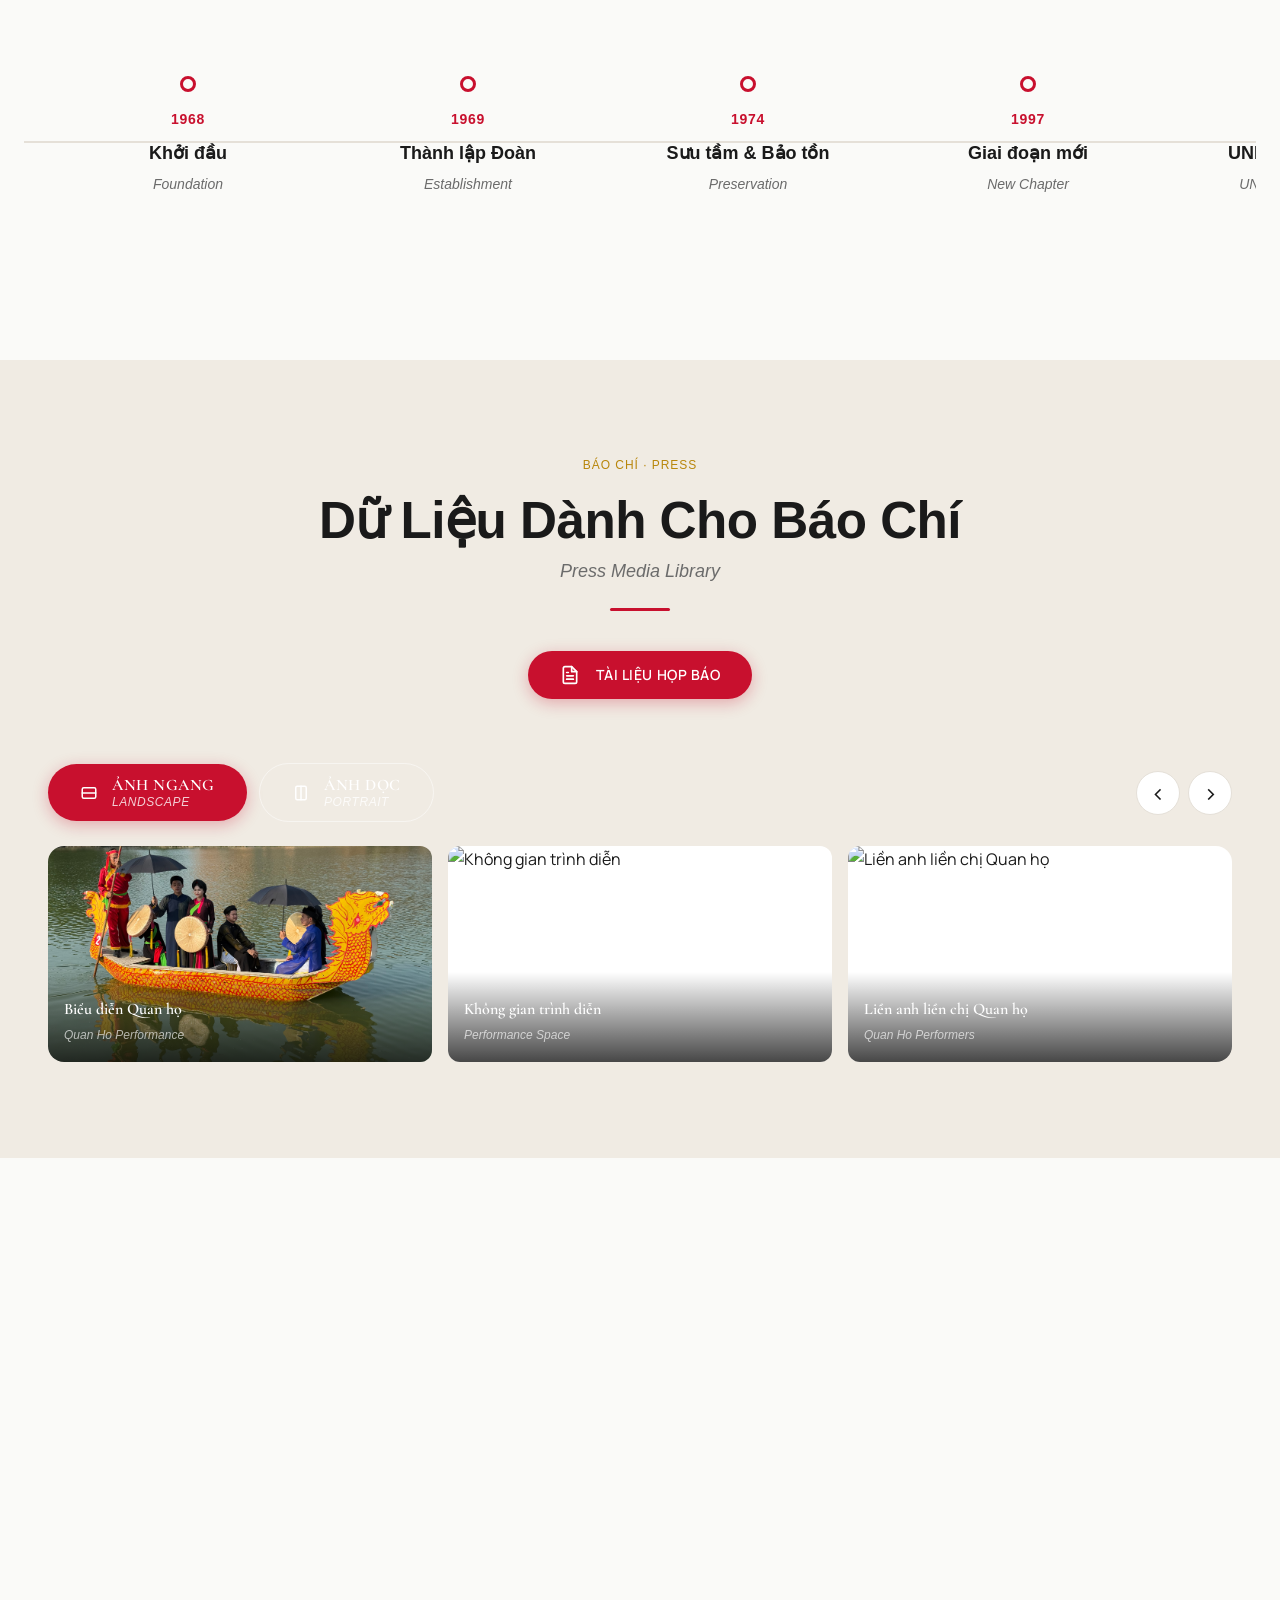
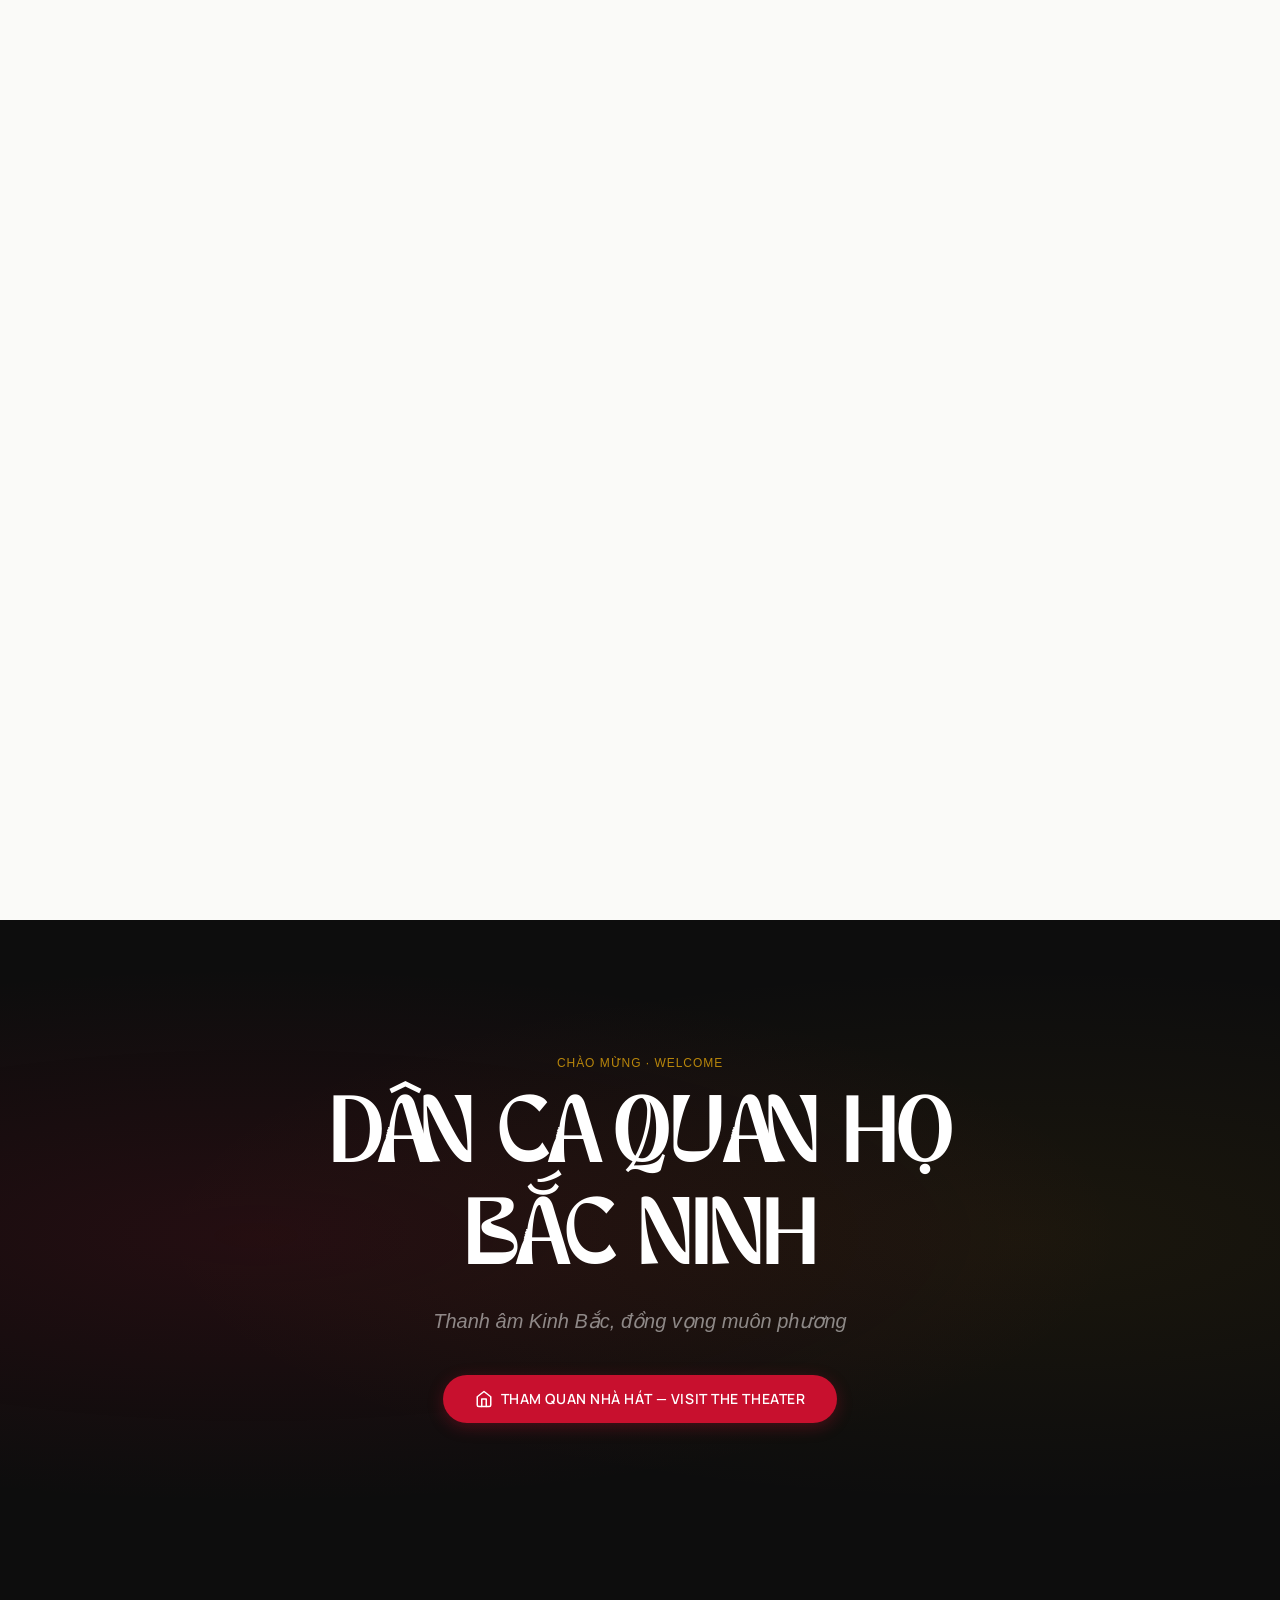
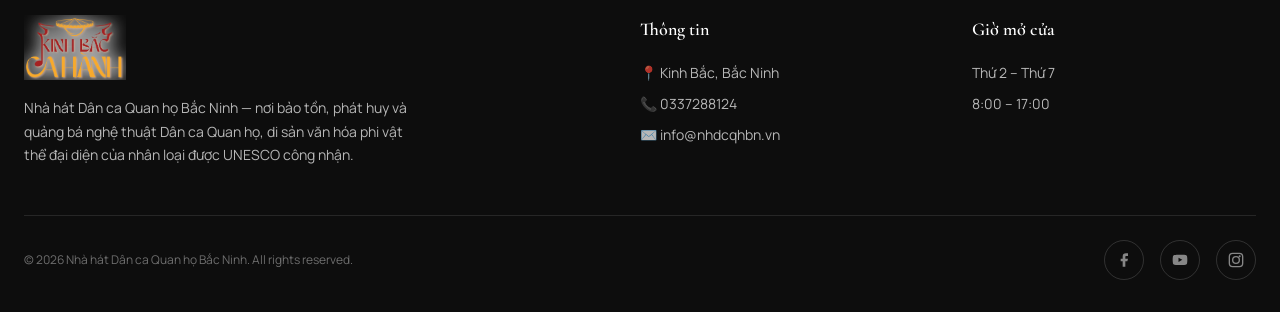
==== commit 592b8929: "final done landing page" ====
--- a/frontend/index.html
+++ b/frontend/index.html
@@ -85,7 +85,7 @@
           DÂN CA QUAN HỌ<br>BẮC NINH
         </h1>
         <p class="hero-subtitle fade-in-up" style="transition-delay: 160ms;">
-          Kinh Bắc Ca Hành
+          Thanh âm Kinh Bắc, đồng vọng muôn phương
         </p>
         <p class="hero-tagline fade-in-up" style="transition-delay: 240ms;">
           Khám phá vẻ đẹp di sản văn hóa phi vật thể đại diện của nhân loại qua những làn điệu dân ca mộc mạc, đậm tình.
@@ -189,7 +189,7 @@
           <div class="section-divider"></div>
           <button class="btn btn-primary" onclick="openDocLightbox()" style="margin-top: var(--space-4);">
             <svg width="20" height="20" viewBox="0 0 24 24" fill="none" stroke="currentColor" stroke-width="2" stroke-linecap="round" stroke-linejoin="round" style="margin-right: 8px;"><path d="M14 2H6a2 2 0 0 0-2 2v16a2 2 0 0 0 2 2h12a2 2 0 0 0 2-2V8z"/><polyline points="14 2 14 8 20 8"/><line x1="16" y1="13" x2="8" y2="13"/><line x1="16" y1="17" x2="8" y2="17"/><polyline points="10 9 9 9 8 9"/></svg>
-            Tài liệu Họp báo & Kịch bản
+            Tài liệu Họp báo
           </button>
         </div>
         <!-- Tabbed Carousel Header -->
@@ -250,8 +250,8 @@
             <div class="featured-video-content">
               <div class="featured-play-btn" aria-hidden="true"></div>
               <div class="featured-video-title">
-                <h3 class="title-vi" id="featured-video-title-vi"></h3>
-                <p class="title-en" id="featured-video-title-en"></p>
+                <h3 class="title-vi" id="featured-video-title-vi">Nghệ Sĩ Thu Ngà</h3>
+                <p class="title-en" id="featured-video-title-en">Artist Thu Ngà</p>
               </div>
             </div>
           </div>
@@ -277,7 +277,7 @@
         <h2 class="title-vi" id="cta-title" style="margin-top: var(--space-4); font-family: 'TH Tan Meringue', 'Cormorant Garamond', serif; font-size: clamp(2rem, 5vw, 4rem); line-height: 1.6;">
           DÂN CA QUAN HỌ<br>BẮC NINH
         </h2>
-        <p class="title-en">Kinh Bắc Ca Hành</p>
+        <p class="title-en">Thanh âm Kinh Bắc, đồng vọng muôn phương</p>
         <a href="#hero" class="btn btn-primary" id="cta-visit">
           <svg width="18" height="18" viewBox="0 0 24 24" fill="none" stroke="currentColor" stroke-width="2"
             stroke-linecap="round" stroke-linejoin="round">
@@ -479,7 +479,6 @@
         <h3 id="doc-modal-title" style="display:none;">Tài Liệu Báo Chí</h3>
         <button class="doc-tab-btn active" onclick="switchDocTab('so-vhttdl', this)">Sở VHTTDL</button>
         <button class="doc-tab-btn" onclick="switchDocTab('nha-hat', this)">Đại diện nhà hát</button>
-        <button class="doc-tab-btn" onclick="switchDocTab('mc', this)">Kịch bản MC</button>
         
         <a href="#" class="btn btn-primary doc-download-btn" onclick="alert('Tính năng tải xuống sẽ được cập nhật link sau!'); return false;">
           <svg width="18" height="18" viewBox="0 0 24 24" fill="none" stroke="currentColor" stroke-width="2" style="margin-right:6px;"><path d="M21 15v4a2 2 0 0 1-2 2H5a2 2 0 0 1-2-2v-4"/><polyline points="7 10 12 15 17 10"/><line x1="12" y1="15" x2="12" y2="3"/></svg>
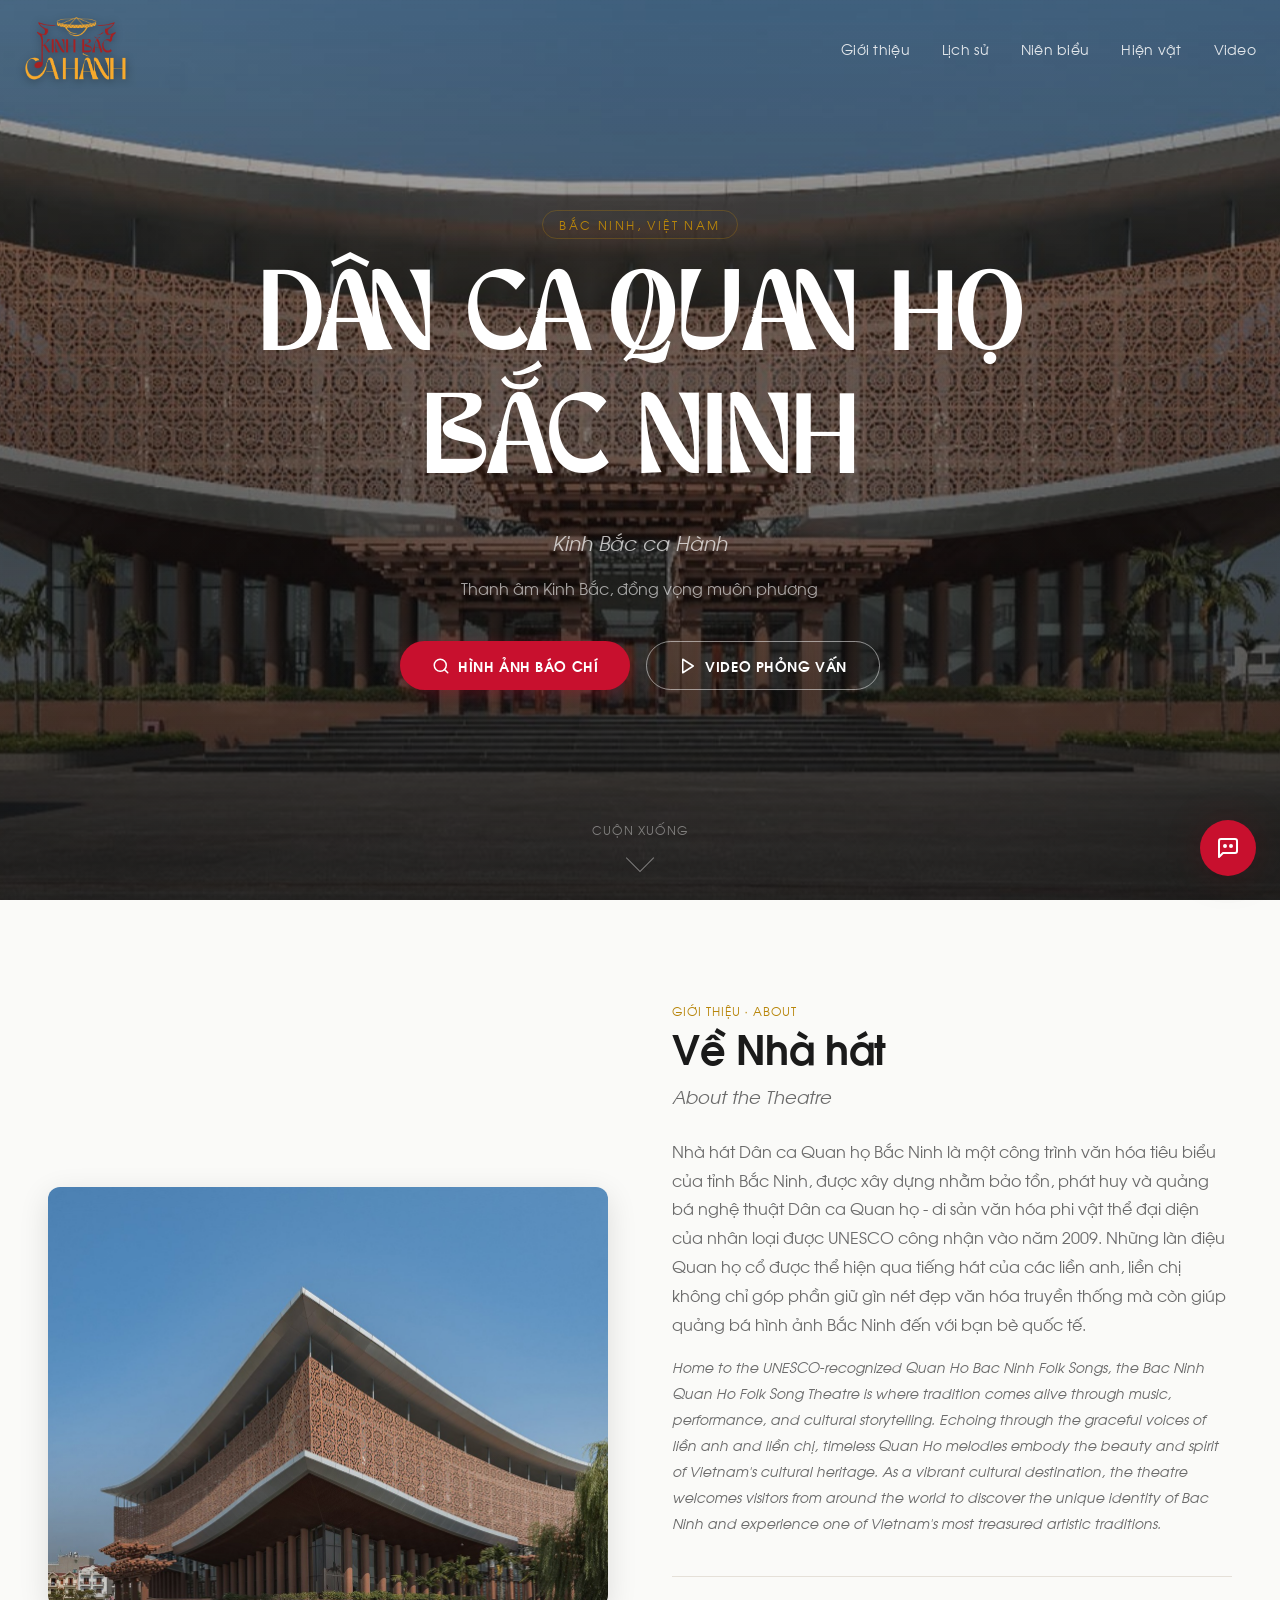
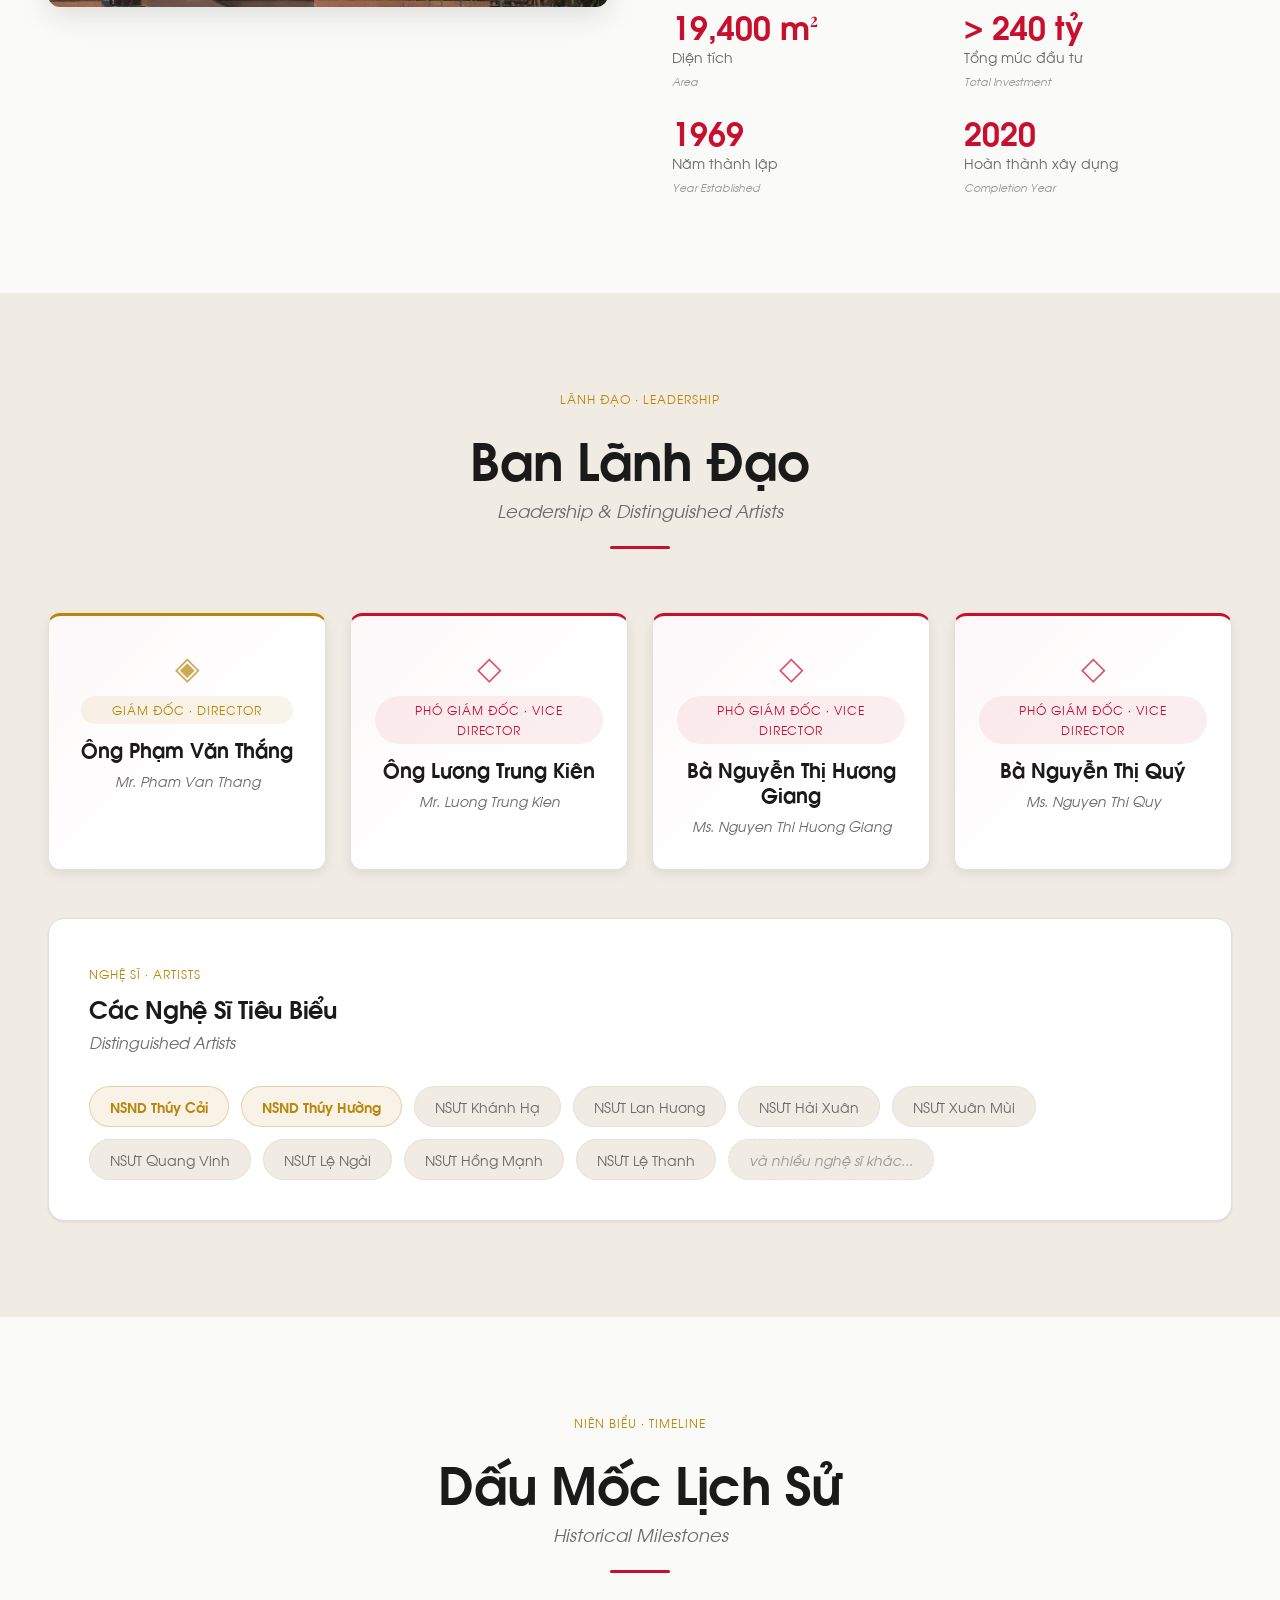
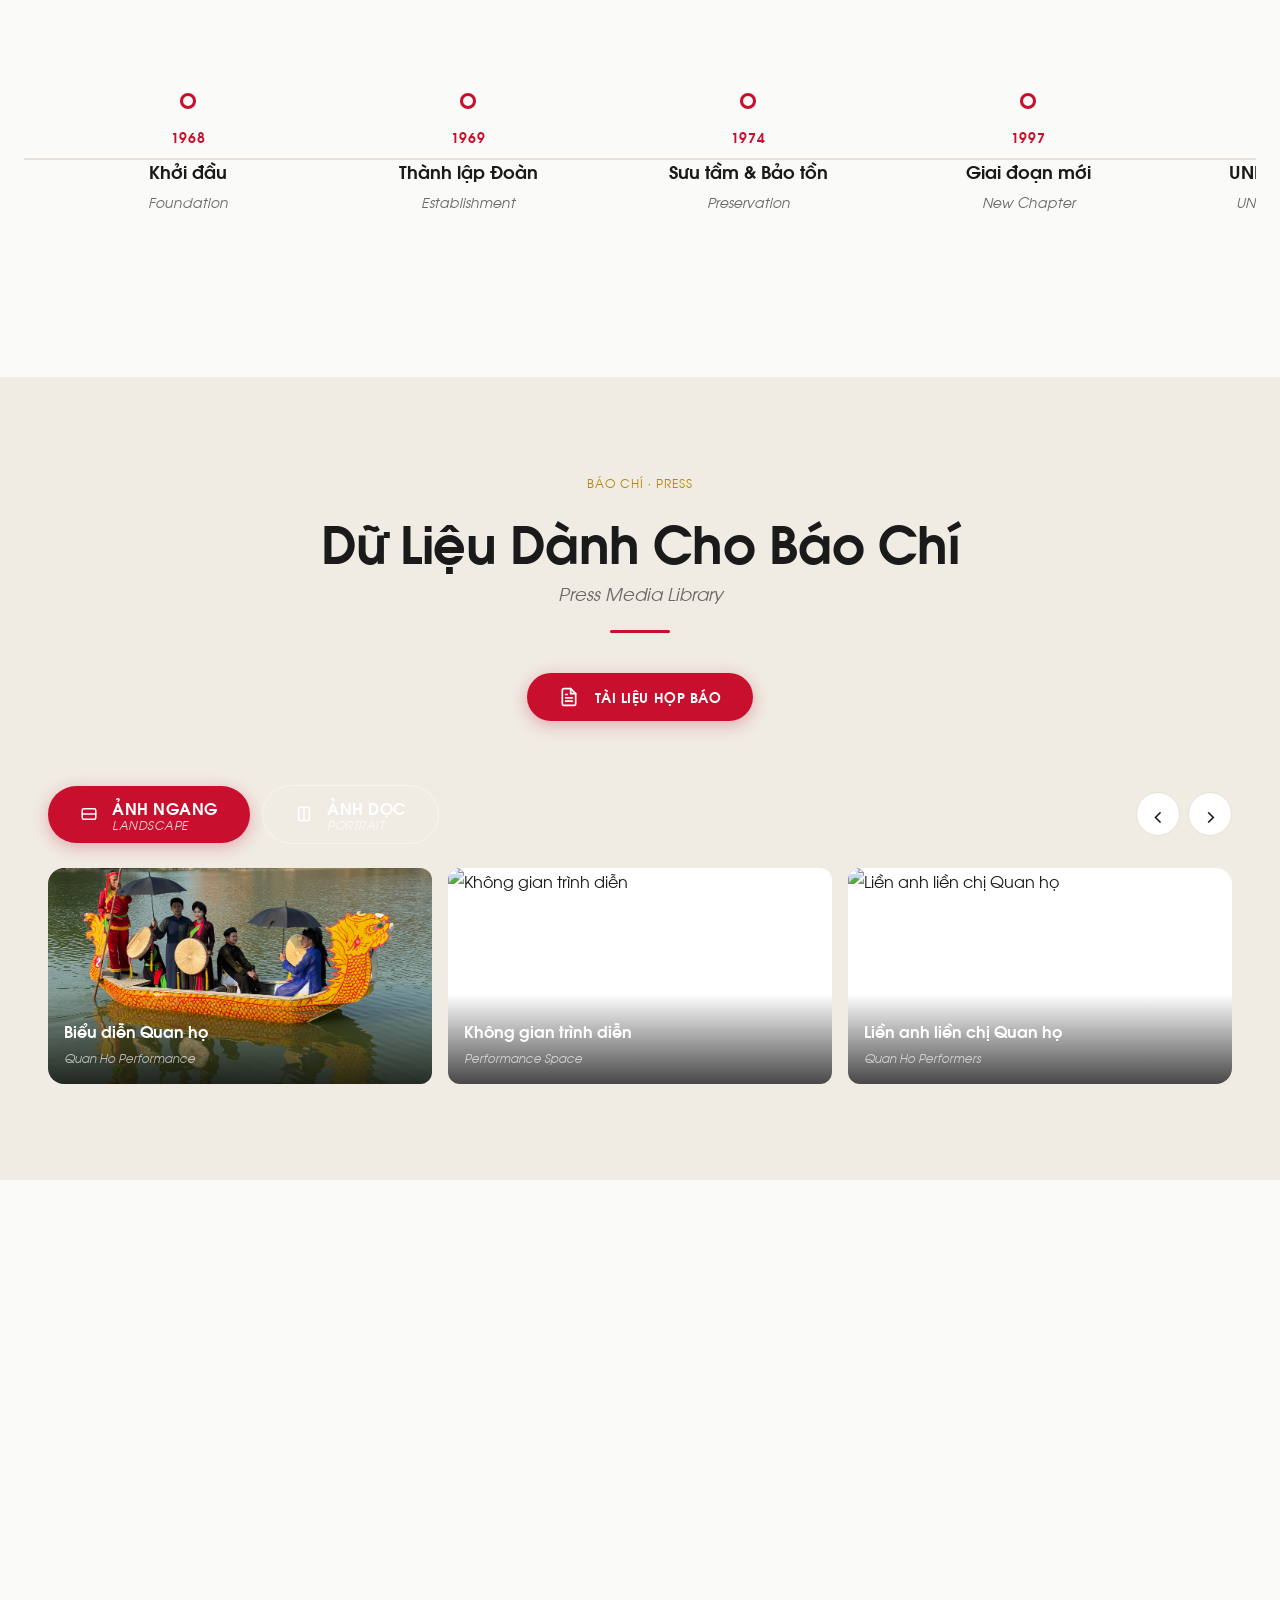
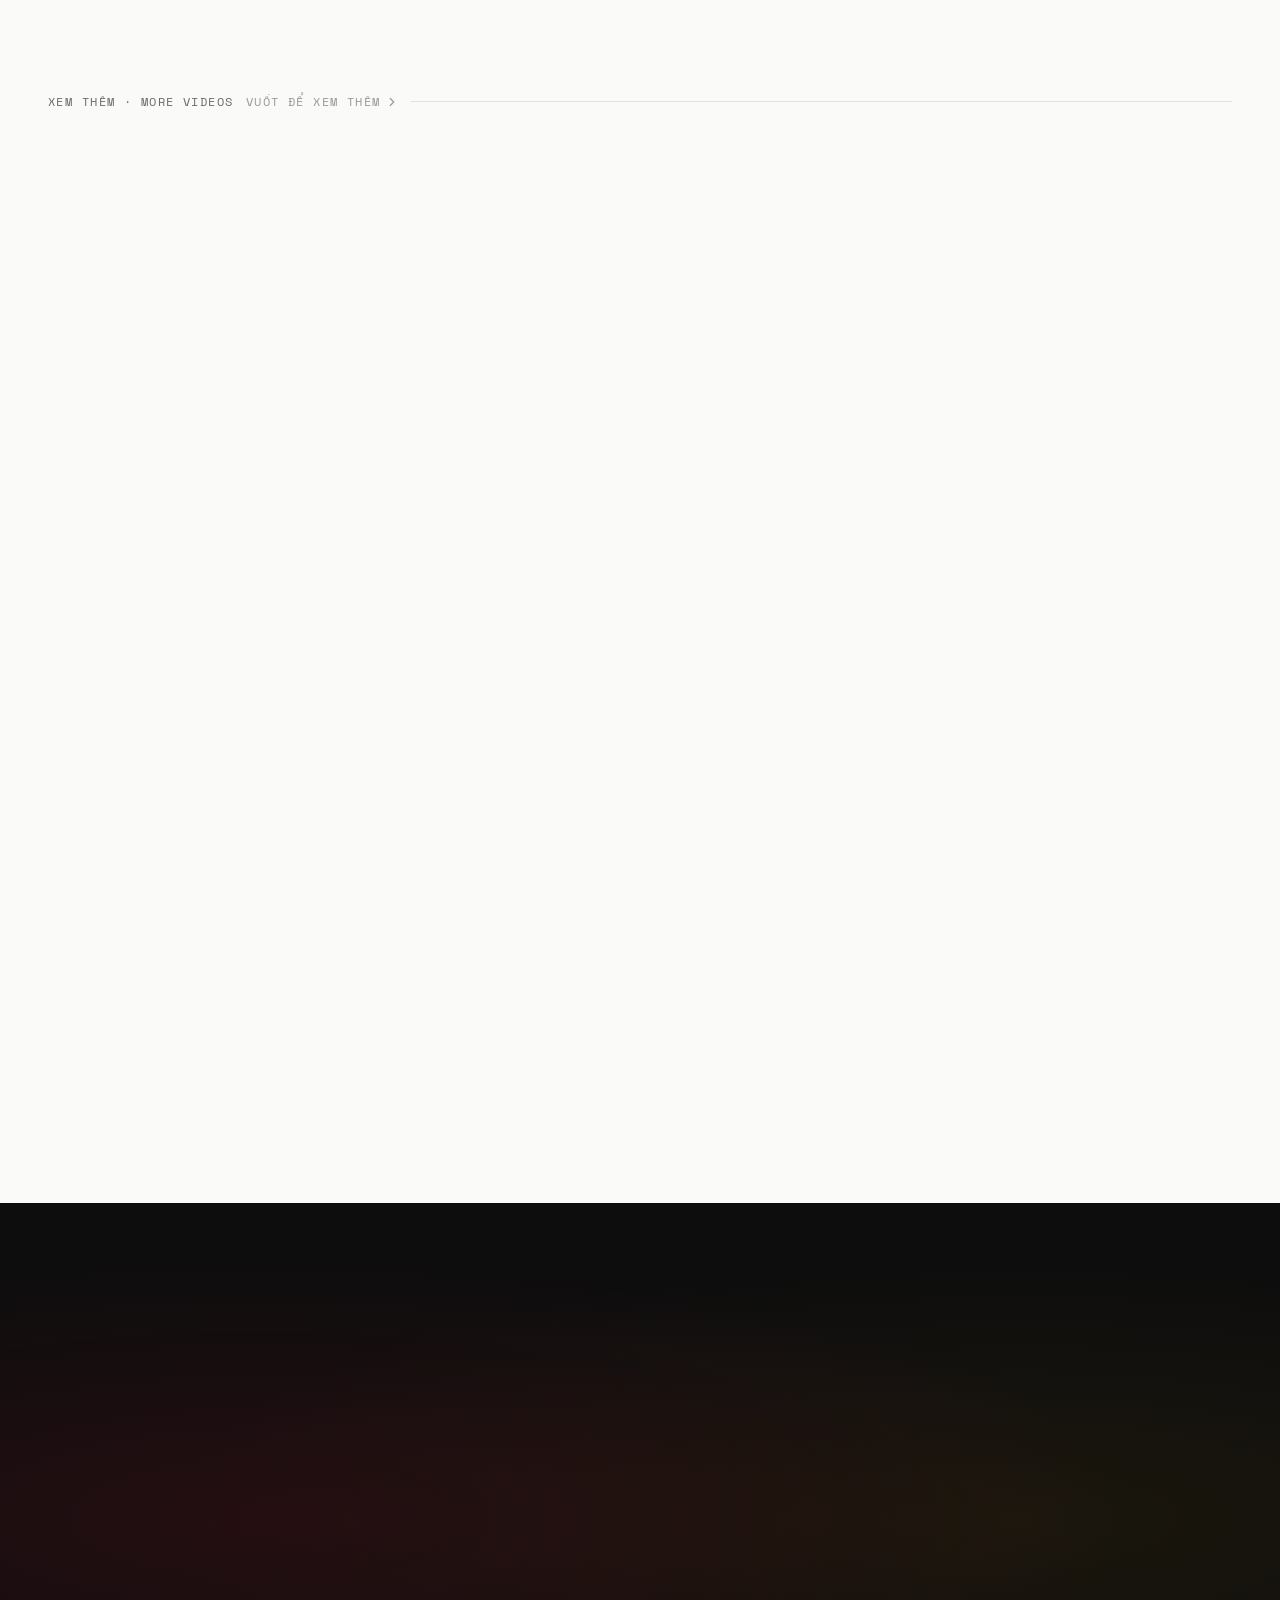
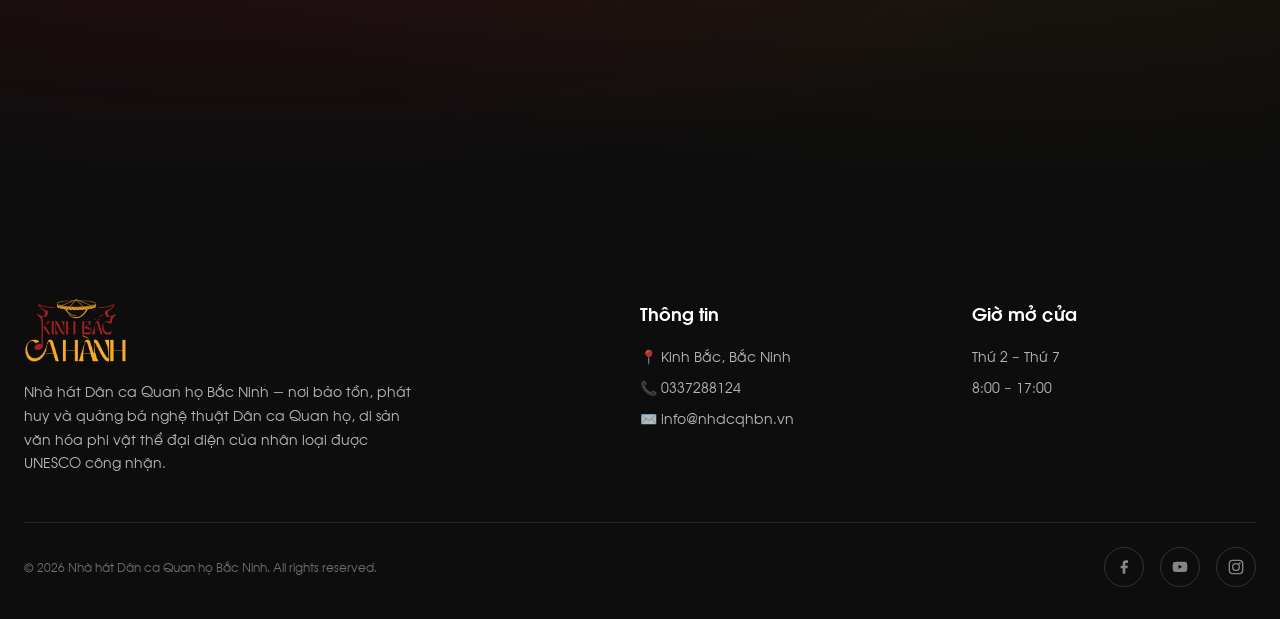
==== commit 143a5ec6: "done" ====
--- a/frontend/index.html
+++ b/frontend/index.html
@@ -32,6 +32,35 @@
            local('TH Tan Meringue Regular'), local('THTanMeringueRegular');
       font-weight: normal;
       font-style: normal;
+      font-display: swap;
+    }
+    @font-face {
+      font-family: 'SVN-Avo';
+      src: url('front/SVN-Avo.ttf') format('truetype');
+      font-weight: 400;
+      font-style: normal;
+      font-display: swap;
+    }
+    @font-face {
+      font-family: 'SVN-Avo';
+      src: url('front/SVN-Avo italic.ttf') format('truetype');
+      font-weight: 400;
+      font-style: italic;
+      font-display: swap;
+    }
+    @font-face {
+      font-family: 'SVN-Avo';
+      src: url('front/SVN-Avo bold.ttf') format('truetype');
+      font-weight: 700;
+      font-style: normal;
+      font-display: swap;
+    }
+    @font-face {
+      font-family: 'SVN-Avo';
+      src: url('front/SVN-Avo bold italic.ttf') format('truetype');
+      font-weight: 700;
+      font-style: italic;
+      font-display: swap;
     }
   </style>
 
@@ -52,7 +81,7 @@
        ═══════════════════════════════════════════════════════════ -->
   <nav class="navbar" id="navbar" role="navigation" aria-label="Main navigation">
     <a href="#" class="nav-logo" aria-label="Trang chủ Nhà hát">
-      <img src="images/Logo.png" alt="Kinh Bắc Ca Hành – Nhà hát Dân ca Quan họ Bắc Ninh" class="nav-logo-img">
+      <img src="images/Logo KBCH (trơn).png" alt="Kinh Bắc Ca Hành – Nhà hát Dân ca Quan họ Bắc Ninh" class="nav-logo-img" style="height: 65px; width: auto; max-width: 100%;">
     </a>
     <ul class="nav-links" id="nav-links">
       <!-- Rendered by JS from MUSEUM_DATA.nav -->
@@ -85,10 +114,10 @@
           DÂN CA QUAN HỌ<br>BẮC NINH
         </h1>
         <p class="hero-subtitle fade-in-up" style="transition-delay: 160ms;">
-          Thanh âm Kinh Bắc, đồng vọng muôn phương
+          Kinh Bắc ca Hành
         </p>
         <p class="hero-tagline fade-in-up" style="transition-delay: 240ms;">
-          Khám phá vẻ đẹp di sản văn hóa phi vật thể đại diện của nhân loại qua những làn điệu dân ca mộc mạc, đậm tình.
+          Thanh âm Kinh Bắc, đồng vọng muôn phương
         </p>
         <div class="hero-buttons fade-in-up" style="transition-delay: 320ms;">
           <a href="#gallery" class="btn btn-primary" id="cta-explore">
@@ -277,7 +306,7 @@
         <h2 class="title-vi" id="cta-title" style="margin-top: var(--space-4); font-family: 'TH Tan Meringue', 'Cormorant Garamond', serif; font-size: clamp(2rem, 5vw, 4rem); line-height: 1.6;">
           DÂN CA QUAN HỌ<br>BẮC NINH
         </h2>
-        <p class="title-en">Thanh âm Kinh Bắc, đồng vọng muôn phương</p>
+        <p class="title-en">Kinh Bắc ca Hành</p>
         <a href="#hero" class="btn btn-primary" id="cta-visit">
           <svg width="18" height="18" viewBox="0 0 24 24" fill="none" stroke="currentColor" stroke-width="2"
             stroke-linecap="round" stroke-linejoin="round">
@@ -298,7 +327,7 @@
     <div class="footer-grid">
       <div class="footer-brand">
         <div class="footer-logo">
-          <img src="images/Logo.png" alt="Nhà hát Dân ca Quan họ Bắc Ninh" style="height: 65px; width: auto; max-width: 100%;">
+          <img src="images/Logo KBCH (trơn).png" alt="Nhà hát Dân ca Quan họ Bắc Ninh" style="height: 65px; width: auto; max-width: 100%;">
         </div>
         <p>
           Nhà hát Dân ca Quan họ Bắc Ninh — nơi bảo tồn, phát huy và quảng bá nghệ thuật Dân ca Quan họ, di sản văn hóa phi vật thể đại diện của nhân loại được UNESCO công nhận.
@@ -515,7 +544,7 @@
           Kính thưa các quý vị đại biểu, các anh chị phóng viên, biên tập viên,</p>
           <p>Lời đầu tiên, thay mặt Ban Giám đốc và toàn thể nghệ sĩ của Nhà hát, tôi xin gửi lời cảm ơn sâu sắc đến sự quan tâm, chỉ đạo và những lời gửi gắm đầy tâm huyết của đồng chí Giám đốc Sở. Đó là nguồn động viên và là kim chỉ nam để tập thể Nhà hát quyết tâm hoàn thành xuất sắc chuyến lưu diễn này.</p>
           <p>Sau đây tôi xin tóm tắt những thông tin cốt lõi về lộ trình và nội dung của Tour lưu diễn quốc tế “Kinh Bắc Ca Hành”.</p>
-          <p>“Kinh Bắc ca hành” là chuỗi sự kiện giao lưu văn hóa xuyên châu Âu, kéo dài từ ngày 26/1/2029 đến ngày 11/2/2029. Chúng tôi không chỉ biểu diễn nghệ thuật thuần túy, mà mang đến một hệ sinh thái văn hóa gồm: Trình diễn âm nhạc (80-90 phút), Triển lãm ảnh di sản và Không gian trải nghiệm tương tác.</p>
+          <p>“Kinh Bắc Ca Hành” là chuỗi sự kiện giao lưu văn hóa xuyên châu Âu, kéo dài từ ngày 26/1/2029 đến ngày 11/2/2029. Chúng tôi không chỉ biểu diễn nghệ thuật thuần túy, mà mang đến một hệ sinh thái văn hóa gồm: Trình diễn âm nhạc (80-90 phút), Triển lãm ảnh di sản và Không gian trải nghiệm tương tác.</p>
           <p>Hành trình được chia làm 3 chặng dừng chân tại Pháp, Đức và Cộng hòa Séc. Đặc biệt, toàn bộ các buổi biểu diễn và không gian trải nghiệm trong tour lưu diễn này hoàn toàn không thu phí vào cửa đối với cả công chúng quốc tế lẫn bà con kiều bào. Đây là nỗ lực rất lớn của tỉnh nhà và các đơn vị đồng hành nhằm phục vụ cộng đồng và lan tỏa giá trị di sản một cách rộng rãi, không vì mục đích thương mại.</p>
           
           <div class="doc-stage">
--- a/frontend/styles.css
+++ b/frontend/styles.css
@@ -26,8 +26,8 @@
   --color-overlay:     rgba(13, 13, 13, 0.65);
 
   /* Typography */
-  --font-display:  'Cormorant Garamond', 'Times New Roman', serif;
-  --font-body:     'Manrope', 'Segoe UI', sans-serif;
+  --font-display:  'SVN-Avo', 'Cormorant Garamond', 'Times New Roman', serif;
+  --font-body:     'SVN-Avo', 'Manrope', 'Segoe UI', sans-serif;
   --font-mono:     'Space Mono', 'Courier New', monospace;
 
   /* Type Scale */
@@ -164,9 +164,9 @@
 .font-mono    { font-family: 'SVN-Avo Regular', 'SVN-Avo', sans-serif !important; }
 
 .title-vi {
-  font-family: var(--font-display);
+  font-family: 'SVN-Avo', 'Manrope', sans-serif;
   font-weight: 700;
-  line-height: 1.15;
+  line-height: 1.25;
   letter-spacing: -0.01em;
   color: var(--color-text);
 }
@@ -1275,10 +1275,92 @@
 }
 
 /* ── VIDEO SECTION ─────────────────────────────────────────── */
-.video-interviews-grid {
+.video-interviews-wrapper {
+  display: flex;
+  flex-direction: column;
+  gap: var(--space-4);
+}
+
+/* Hàng 1: 4 video cố định, grid */
+.video-row-fixed {
   display: grid;
   grid-template-columns: repeat(4, 1fr);
-  gap: var(--space-6);
+  gap: var(--space-4);
+}
+
+/* Hàng 2: label + scroll ngang */
+.video-row-scroll-label {
+  display: flex;
+  align-items: center;
+  gap: var(--space-3);
+  margin-top: var(--space-4);
+  margin-bottom: var(--space-2);
+}
+
+.video-row-scroll-label span {
+  font-family: var(--font-mono);
+  font-size: var(--text-xs);
+  letter-spacing: 0.12em;
+  text-transform: uppercase;
+  color: var(--color-text-muted);
+}
+
+.video-row-scroll-label::after {
+  content: '';
+  flex: 1;
+  height: 1px;
+  background: var(--color-border);
+}
+
+.video-row-scroll-label .scroll-hint {
+  display: flex;
+  align-items: center;
+  gap: var(--space-1);
+  font-family: var(--font-mono);
+  font-size: var(--text-xs);
+  color: var(--color-text-light);
+  white-space: nowrap;
+}
+
+.video-row-scroll-label .scroll-hint svg {
+  animation: nudge-x 2s ease-in-out infinite;
+}
+
+@keyframes nudge-x {
+  0%, 100% { transform: translateX(0); }
+  50%       { transform: translateX(5px); }
+}
+
+/* Scroll container cho hàng 2 */
+.video-row-scroll-outer {
+  position: relative;
+  /* Fade edges */
+  mask-image: linear-gradient(to right, transparent 0, black 24px, black calc(100% - 24px), transparent 100%);
+  -webkit-mask-image: linear-gradient(to right, transparent 0, black 24px, black calc(100% - 24px), transparent 100%);
+}
+
+.video-row-scroll {
+  display: flex;
+  gap: var(--space-4);
+  overflow-x: auto;
+  scroll-snap-type: x mandatory;
+  -webkit-overflow-scrolling: touch;
+  padding: var(--space-2) var(--space-6) var(--space-4);
+  scrollbar-width: none;  /* Firefox */
+}
+
+.video-row-scroll::-webkit-scrollbar {
+  display: none;  /* Chrome/Safari */
+}
+
+.video-row-scroll .video-card {
+  flex: 0 0 calc(25% - var(--space-4) * 3 / 4);
+  scroll-snap-align: start;
+}
+
+/* video-interviews-grid = container div in HTML (id="video-interviews") */
+.video-interviews-grid {
+  display: block;
 }
 
 .video-card {
@@ -1907,8 +1989,14 @@
     grid-column: 1 / -1;
   }
 
-  .video-interviews-grid {
+  /* Video row fixed: 2 cột trên tablet */
+  .video-row-fixed {
     grid-template-columns: repeat(2, 1fr);
+  }
+
+  /* Scroll row: card chiếm 50% rộng */
+  .video-row-scroll .video-card {
+    flex: 0 0 calc(50% - var(--space-4) / 2);
   }
 }
 
@@ -1973,8 +2061,14 @@
     bottom: calc(var(--space-6) + 70px);
   }
 
-  .video-interviews-grid {
+  /* Video row fixed: 2 cột trên mobile */
+  .video-row-fixed {
     grid-template-columns: repeat(2, 1fr);
+  }
+
+  /* Scroll row: card chiếm ~80vw trên mobile */
+  .video-row-scroll .video-card {
+    flex: 0 0 min(80vw, 280px);
   }
 
   .timeline-item {
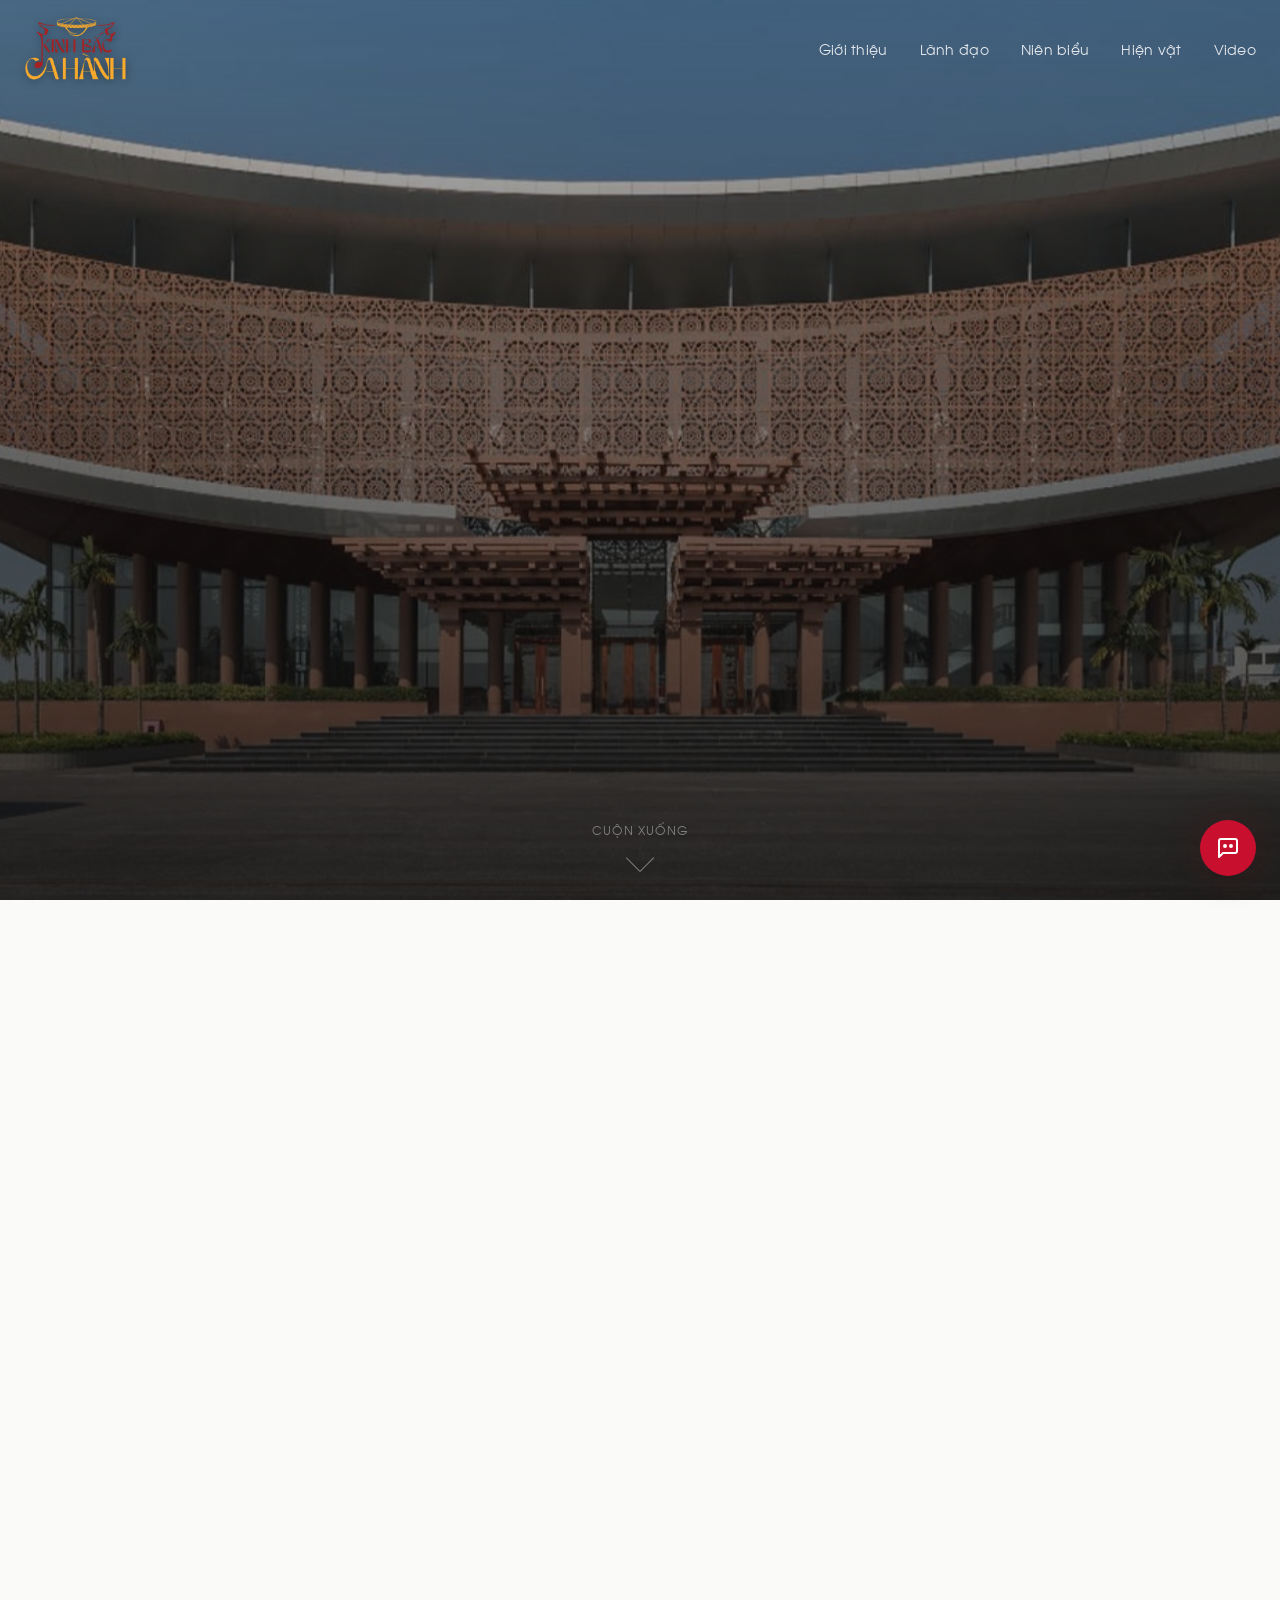
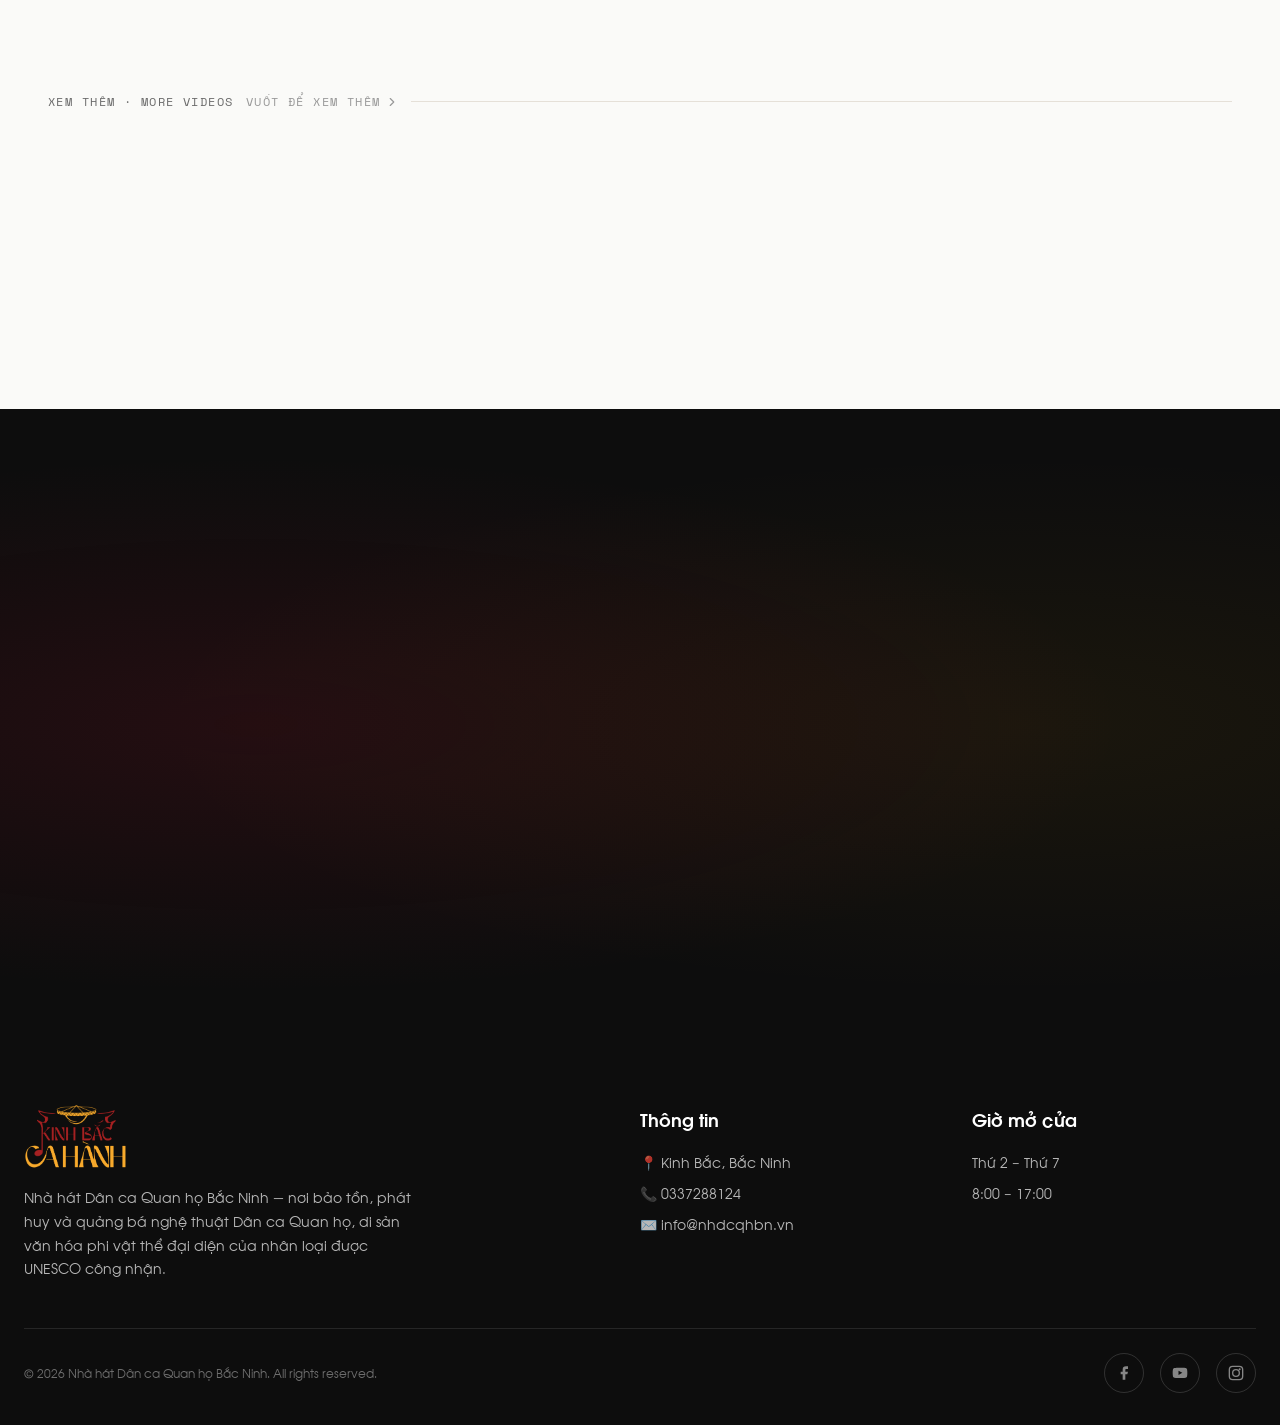
==== commit e555d795: "ok" ====
--- a/frontend/index.html
+++ b/frontend/index.html
@@ -114,7 +114,7 @@
           DÂN CA QUAN HỌ<br>BẮC NINH
         </h1>
         <p class="hero-subtitle fade-in-up" style="transition-delay: 160ms;">
-          Kinh Bắc ca Hành
+          Kinh Bắc Ca Hành
         </p>
         <p class="hero-tagline fade-in-up" style="transition-delay: 240ms;">
           Thanh âm Kinh Bắc, đồng vọng muôn phương
@@ -269,31 +269,7 @@
           <!-- Rendered by JS -->
         </div>
 
-        <!-- 6b: Featured Documentary (16:9) -->
-        <div class="featured-video fade-in-up">
-          <div class="featured-video-card" id="featured-video-card" role="button" tabindex="0"
-            aria-label="Xem phim tài liệu">
-            <div class="video-card-bg">
-              <span class="initials" aria-hidden="true">★</span>
-            </div>
-            <div class="featured-video-content">
-              <div class="featured-play-btn" aria-hidden="true"></div>
-              <div class="featured-video-title">
-                <h3 class="title-vi" id="featured-video-title-vi">Nghệ Sĩ Thu Ngà</h3>
-                <p class="title-en" id="featured-video-title-en">Artist Thu Ngà</p>
-              </div>
-            </div>
-          </div>
-          <div class="video-cta">
-            <button class="btn btn-dark btn-pill" id="video-cta-btn">
-              Xem thêm video — Watch More
-              <svg width="16" height="16" viewBox="0 0 24 24" fill="none" stroke="currentColor" stroke-width="2"
-                stroke-linecap="round" stroke-linejoin="round">
-                <path d="m9 18 6-6-6-6" />
-              </svg>
-            </button>
-          </div>
-        </div>
+
       </div>
     </section>
 
@@ -306,7 +282,7 @@
         <h2 class="title-vi" id="cta-title" style="margin-top: var(--space-4); font-family: 'TH Tan Meringue', 'Cormorant Garamond', serif; font-size: clamp(2rem, 5vw, 4rem); line-height: 1.6;">
           DÂN CA QUAN HỌ<br>BẮC NINH
         </h2>
-        <p class="title-en">Kinh Bắc ca Hành</p>
+        <p class="title-en">Kinh Bắc Ca Hành</p>
         <a href="#hero" class="btn btn-primary" id="cta-visit">
           <svg width="18" height="18" viewBox="0 0 24 24" fill="none" stroke="currentColor" stroke-width="2"
             stroke-linecap="round" stroke-linejoin="round">
